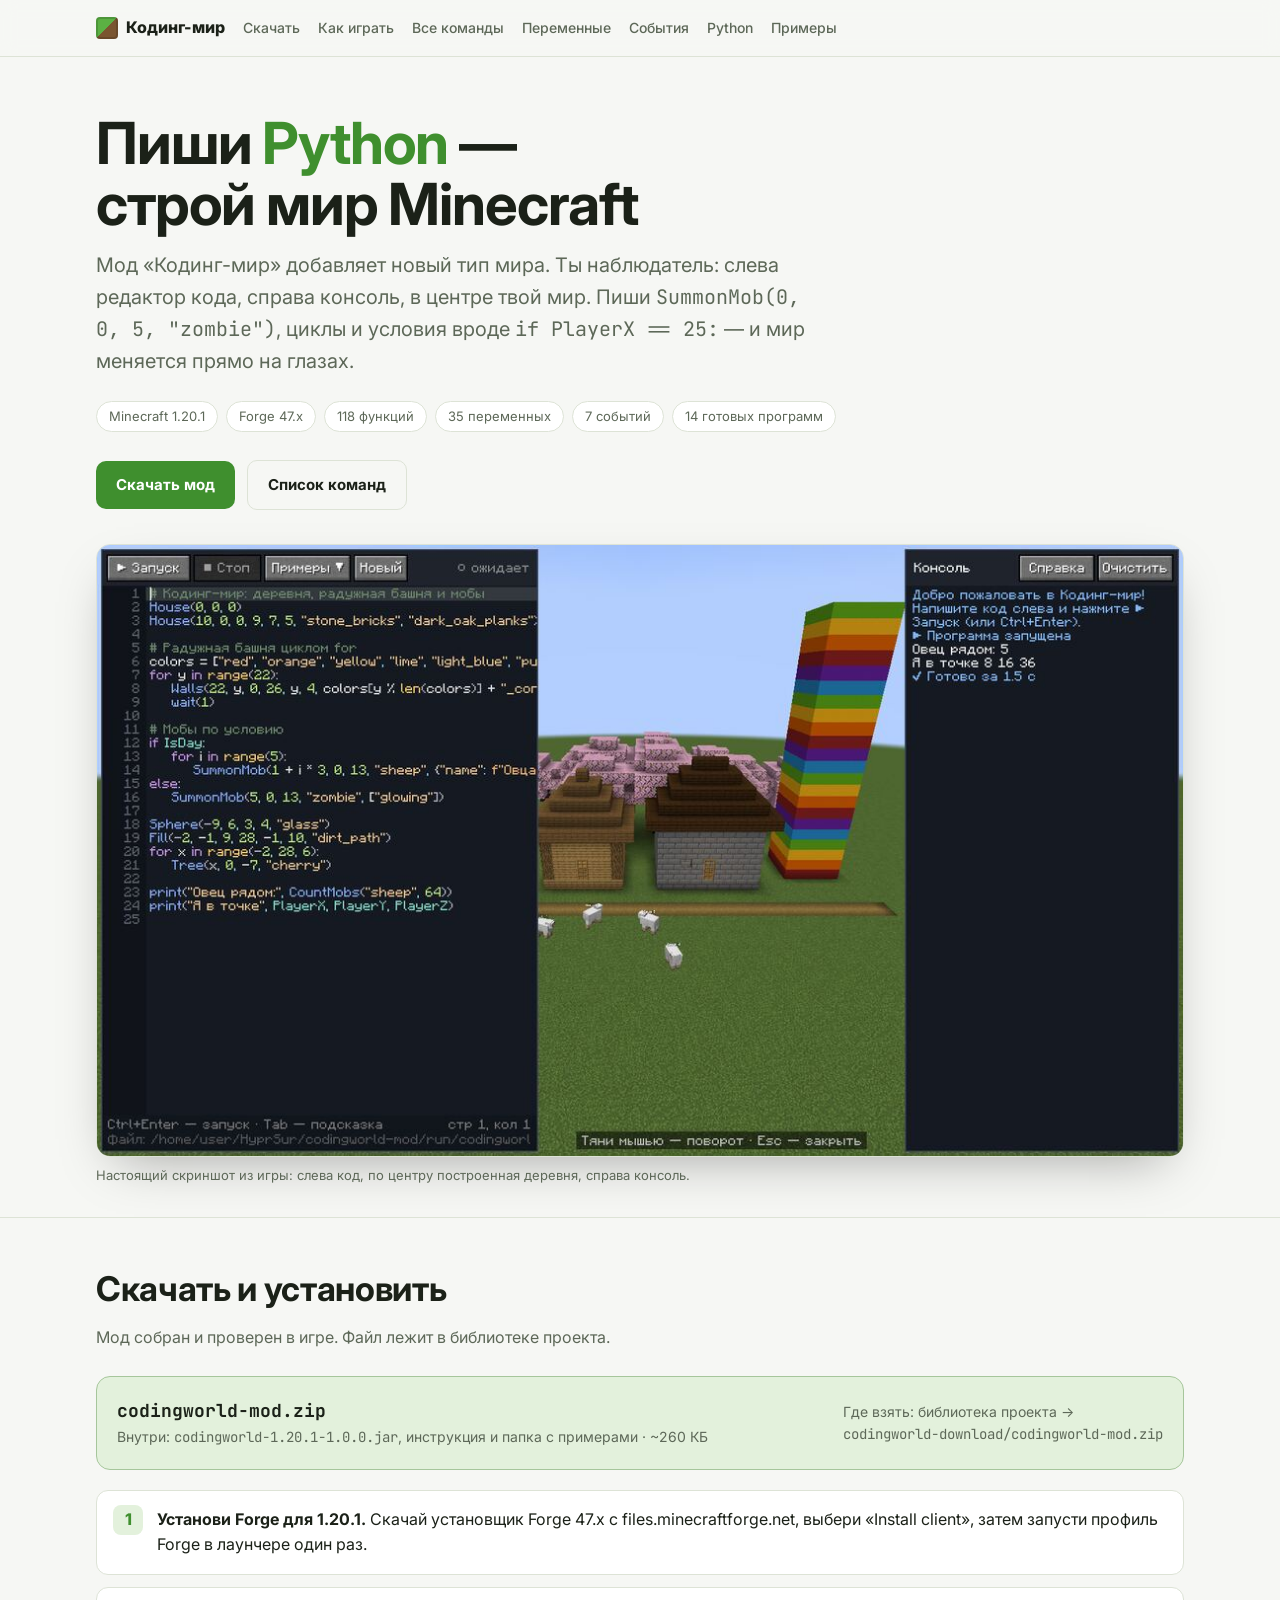
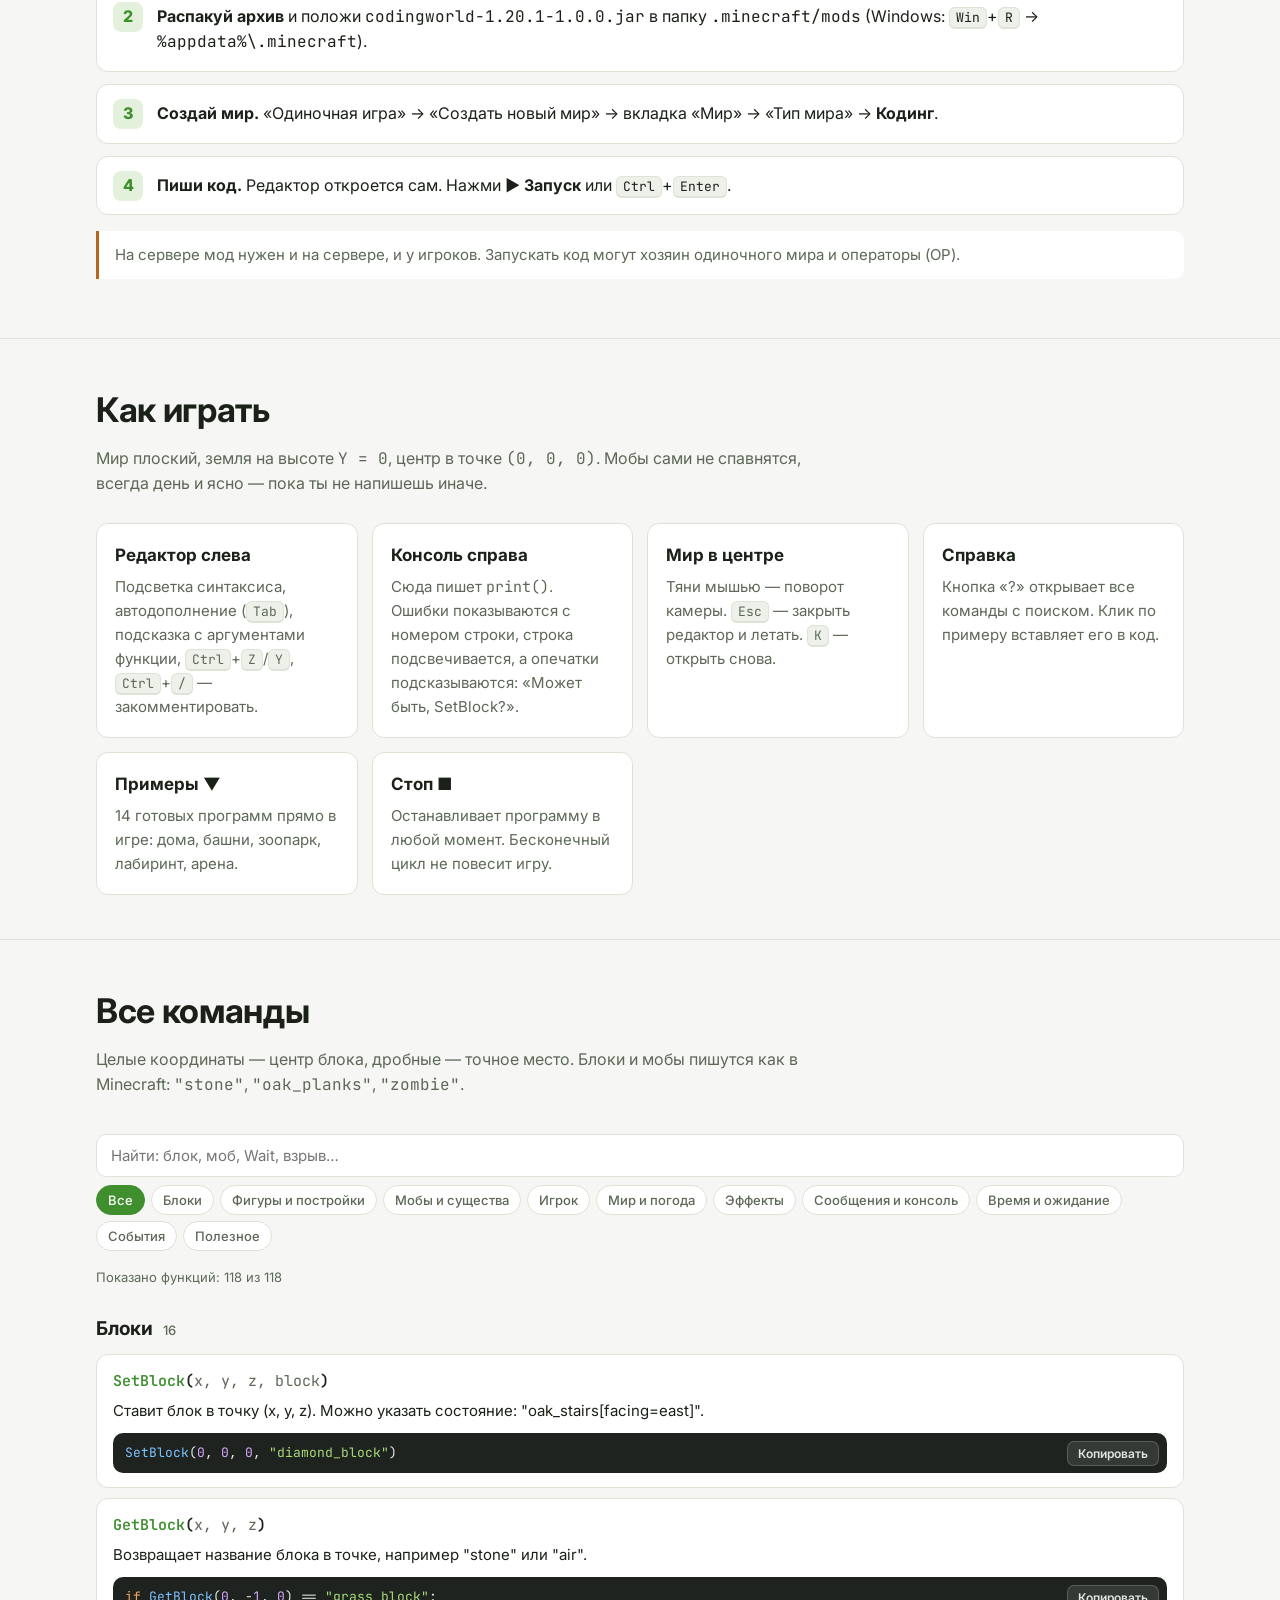
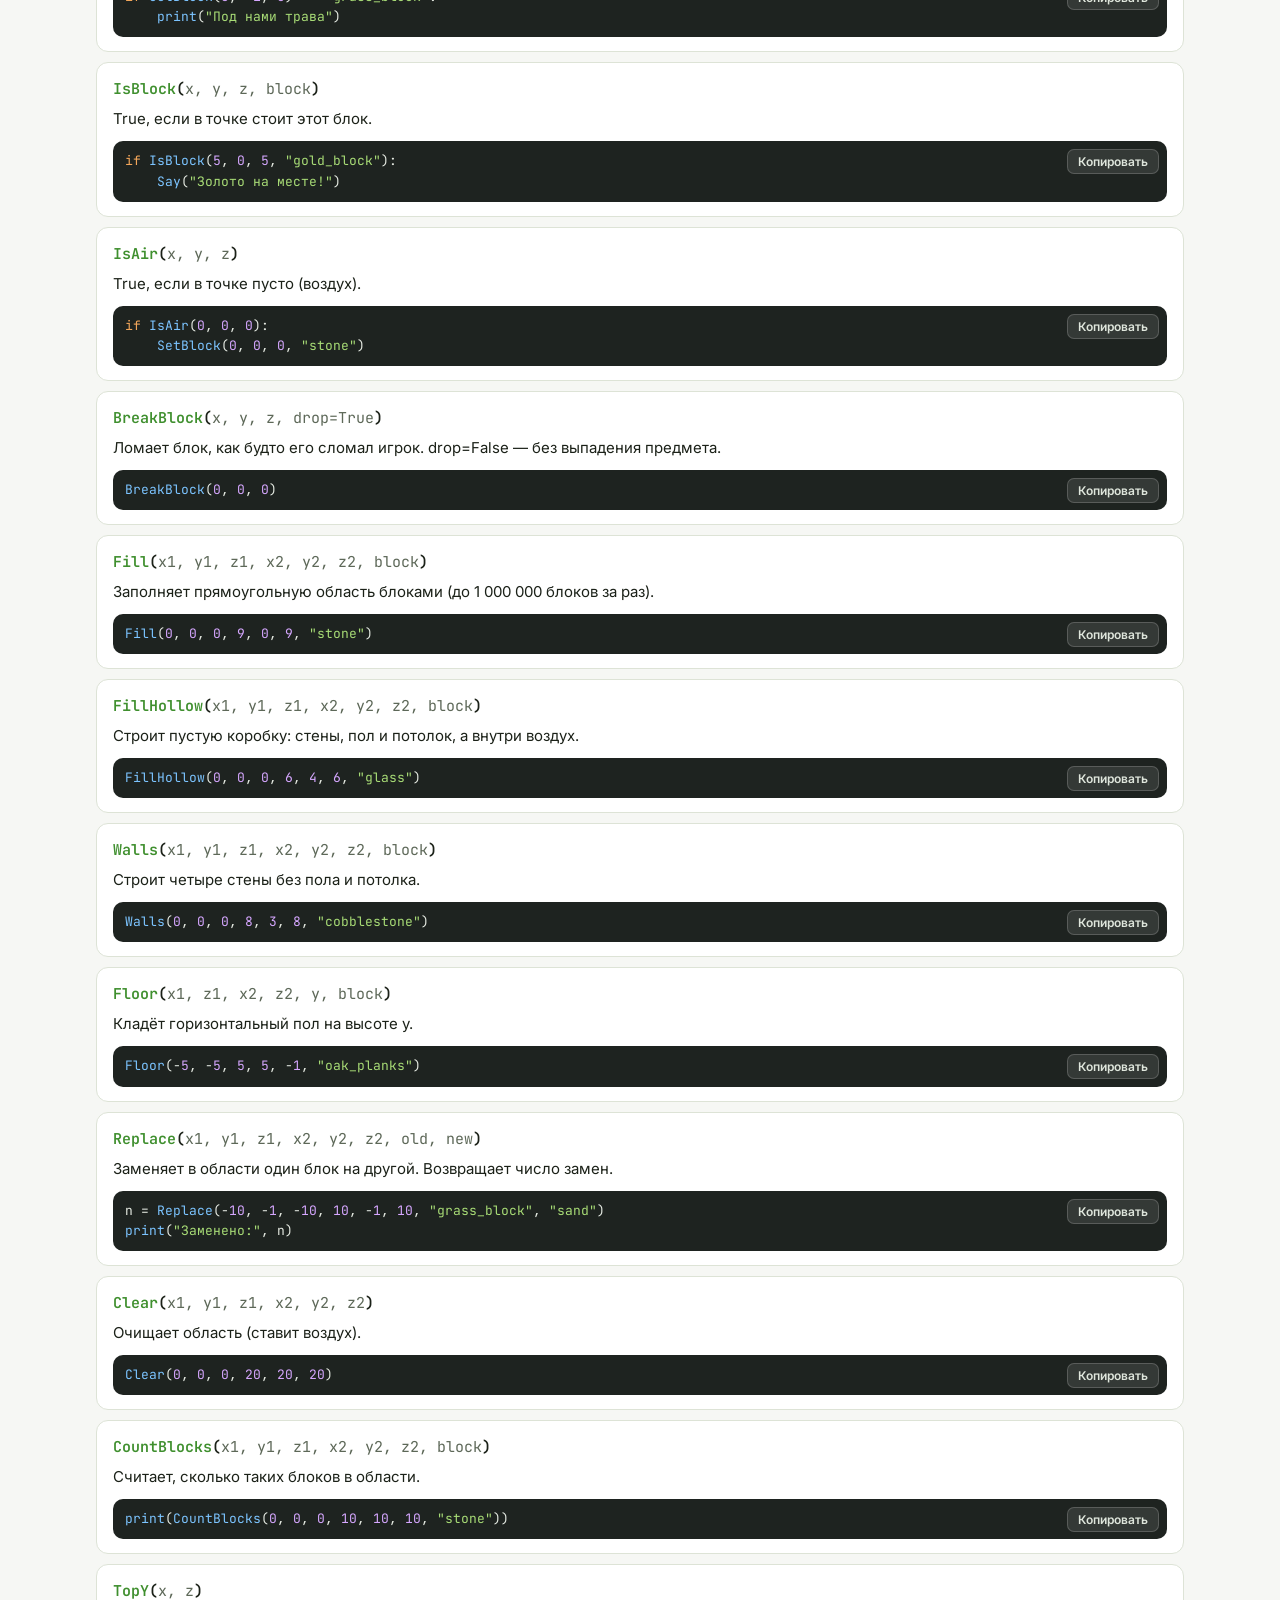
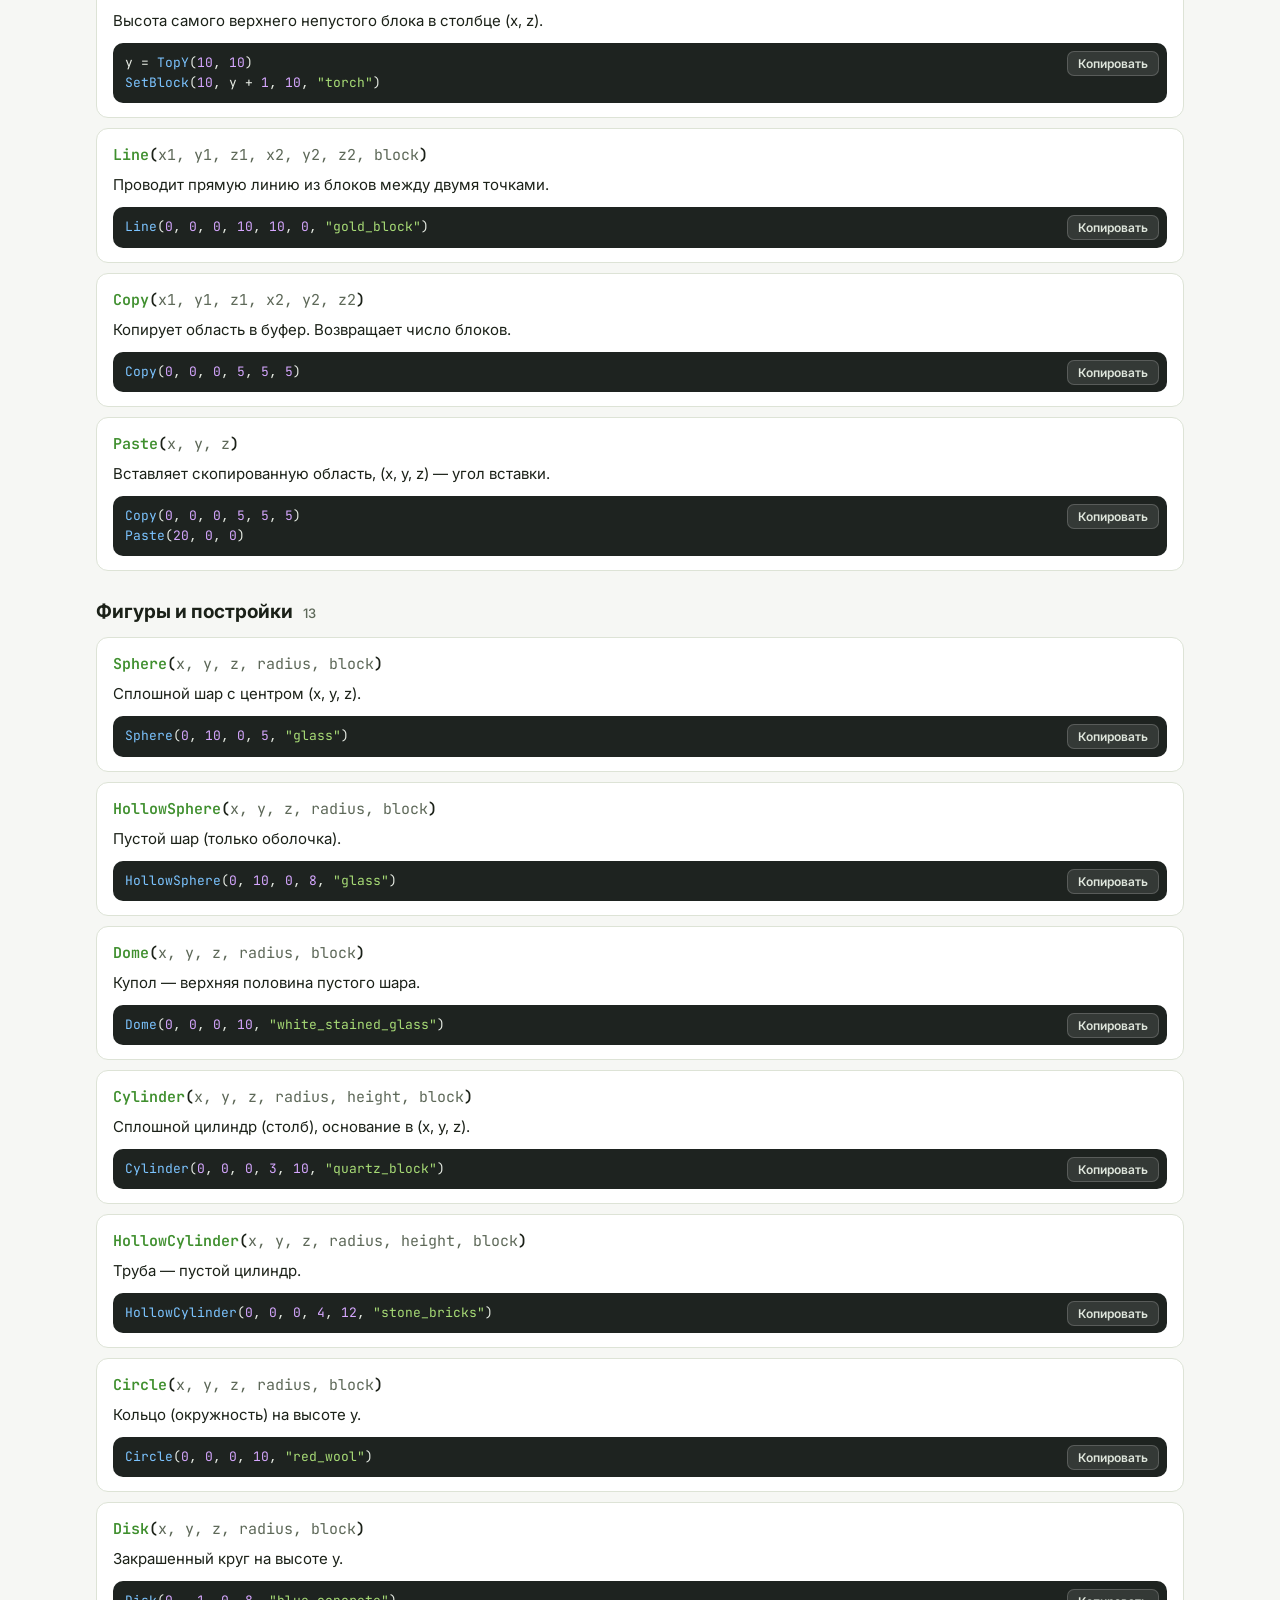
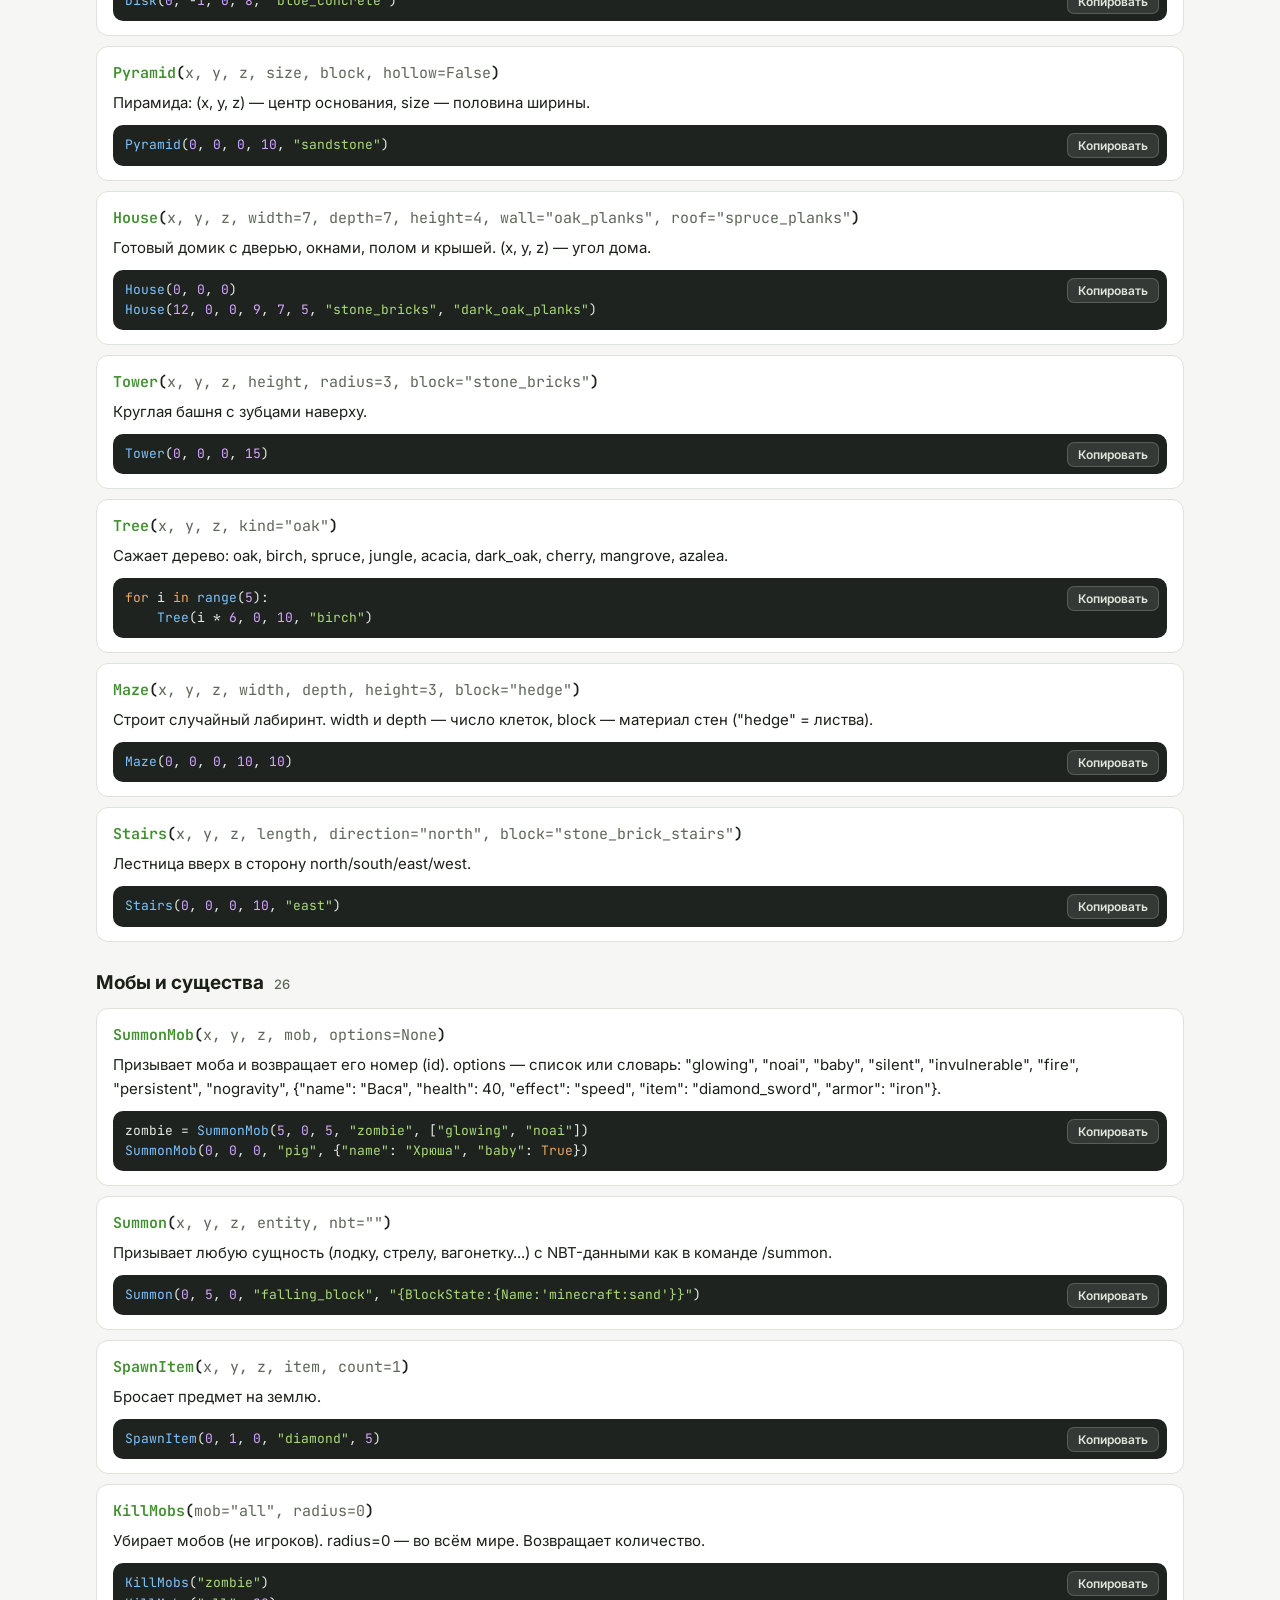
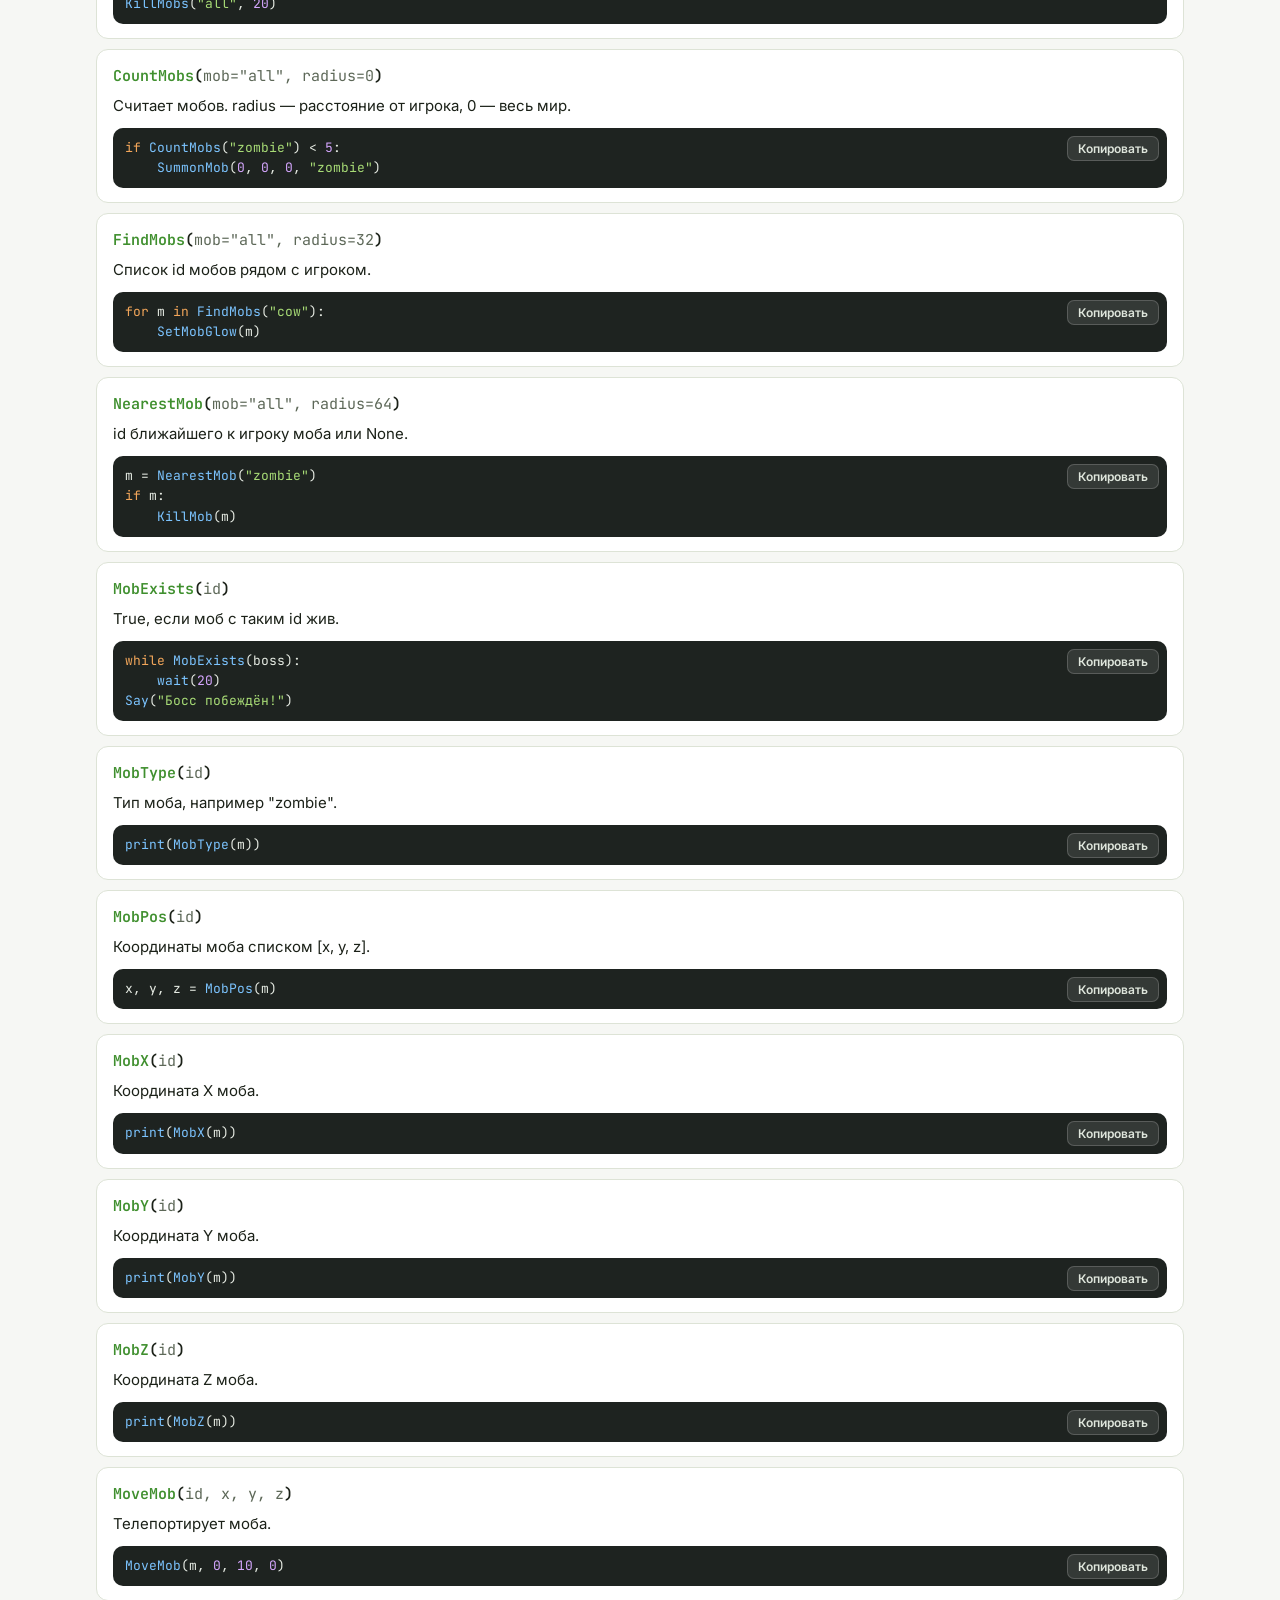
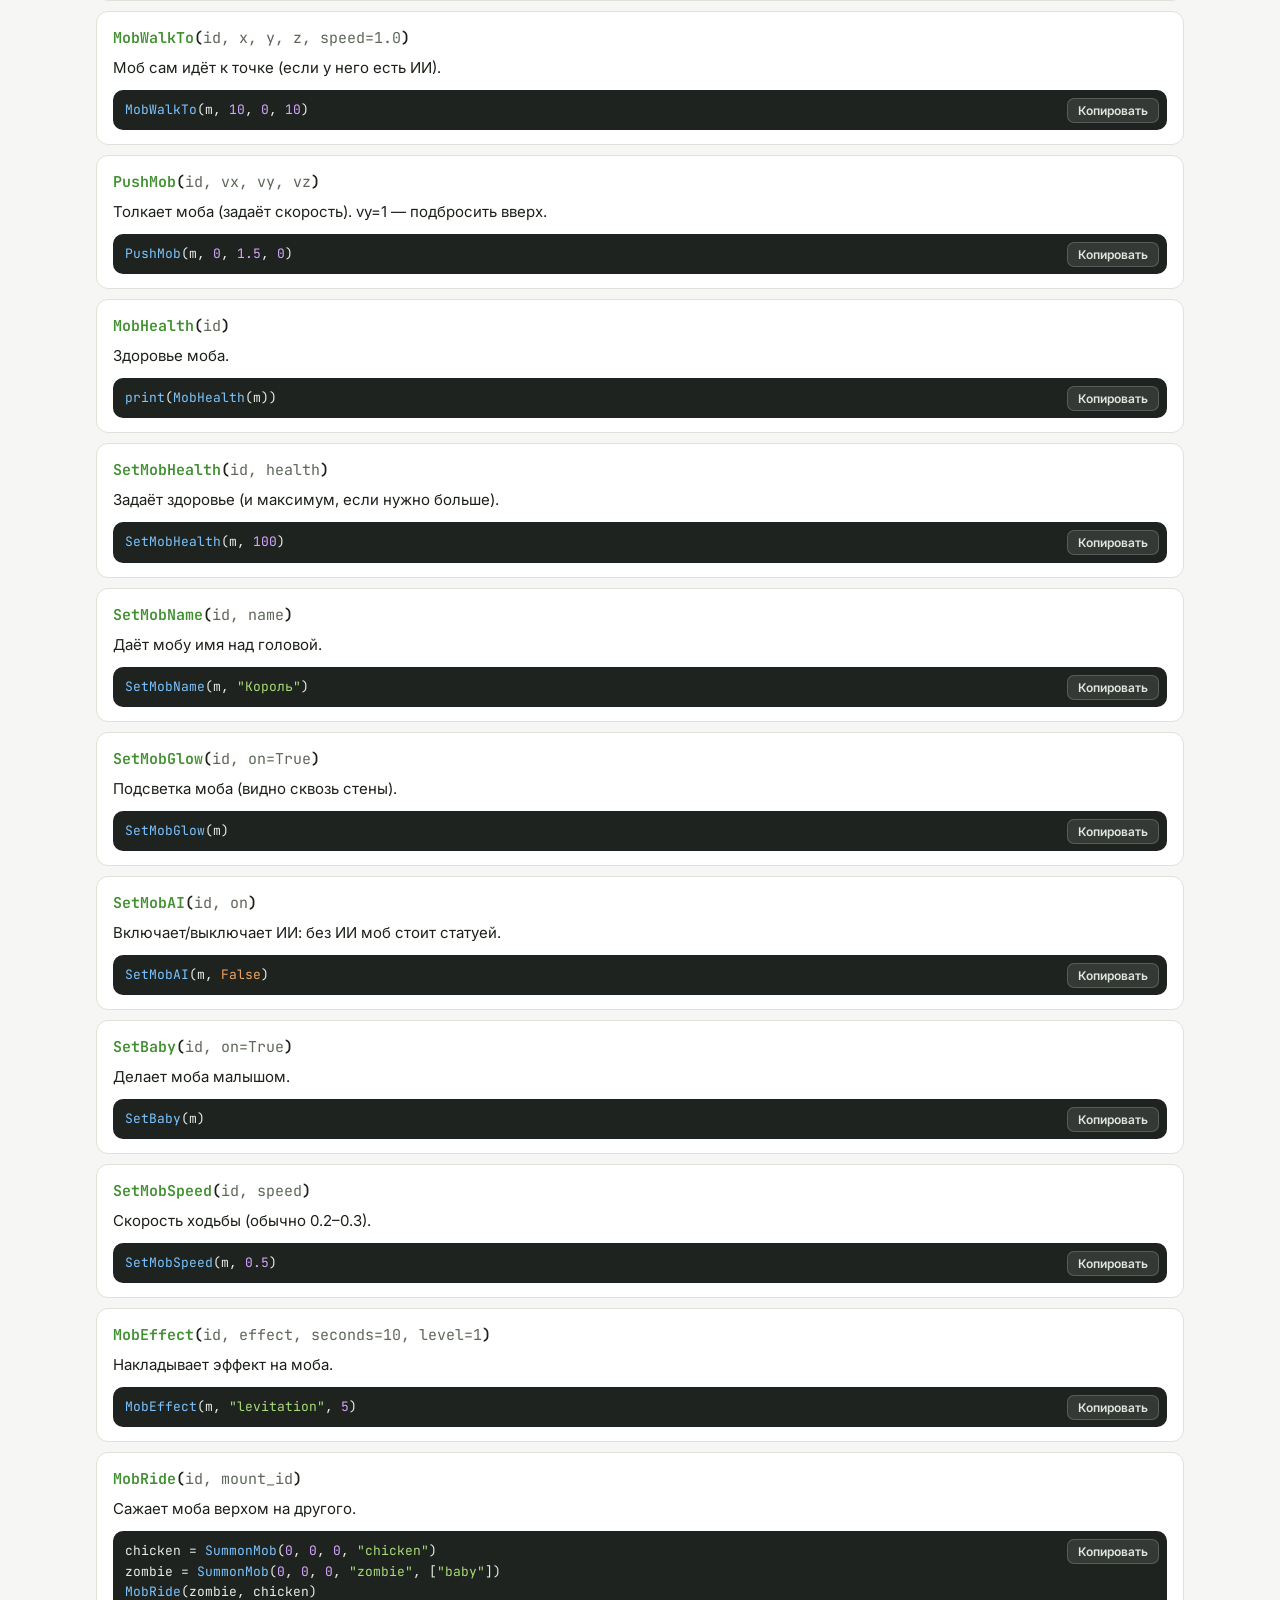
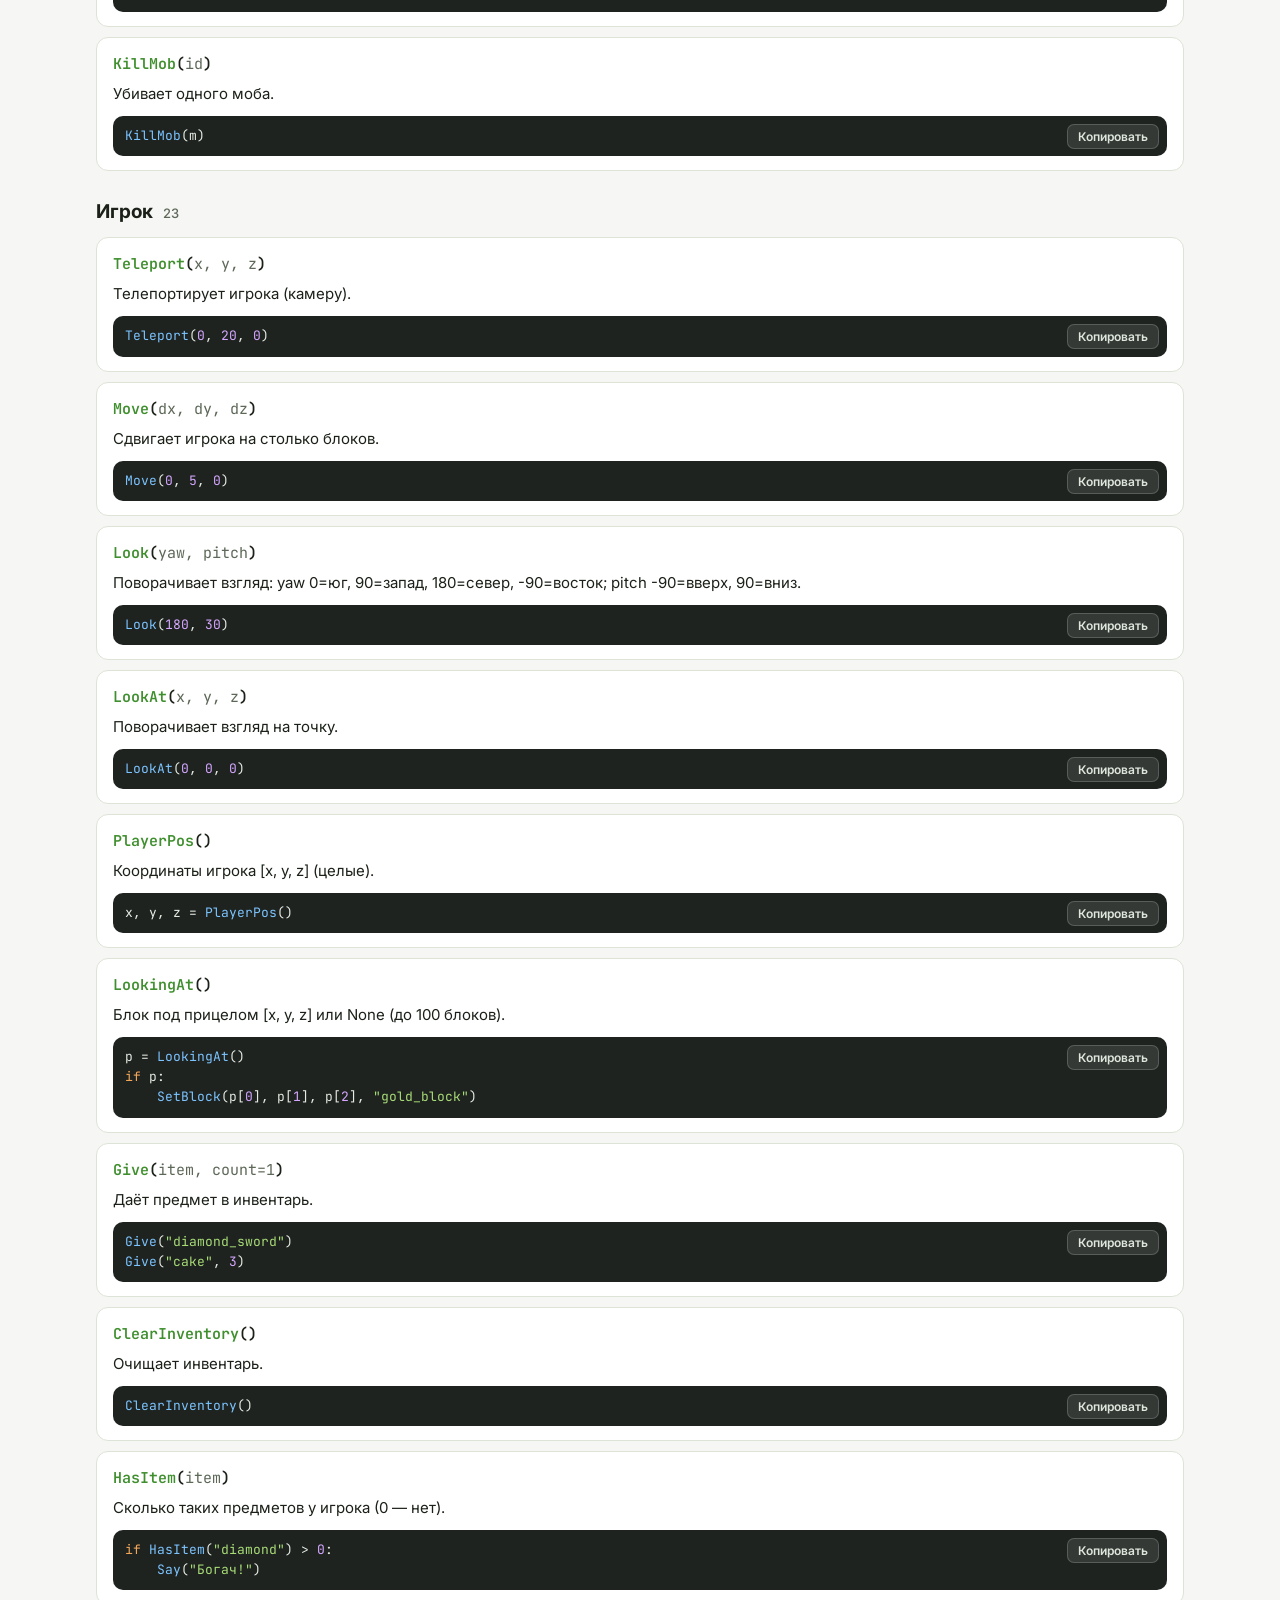
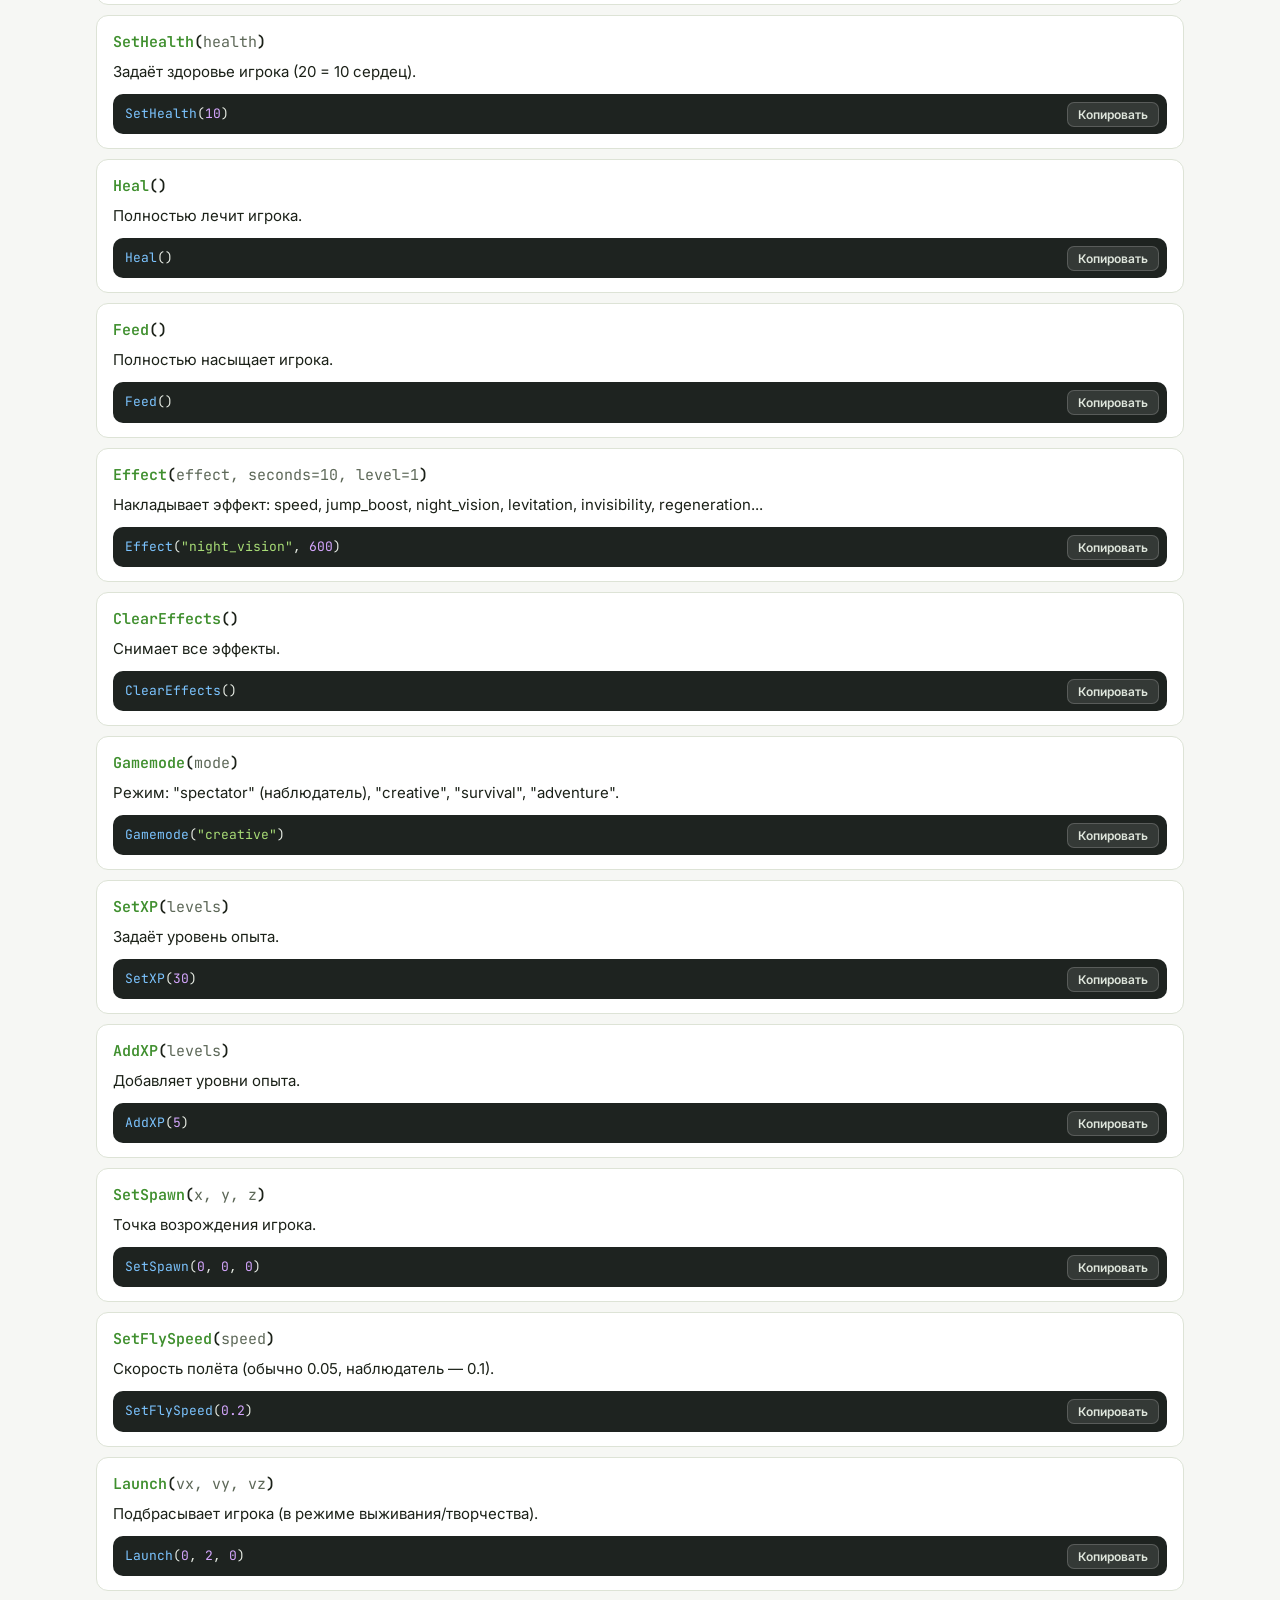
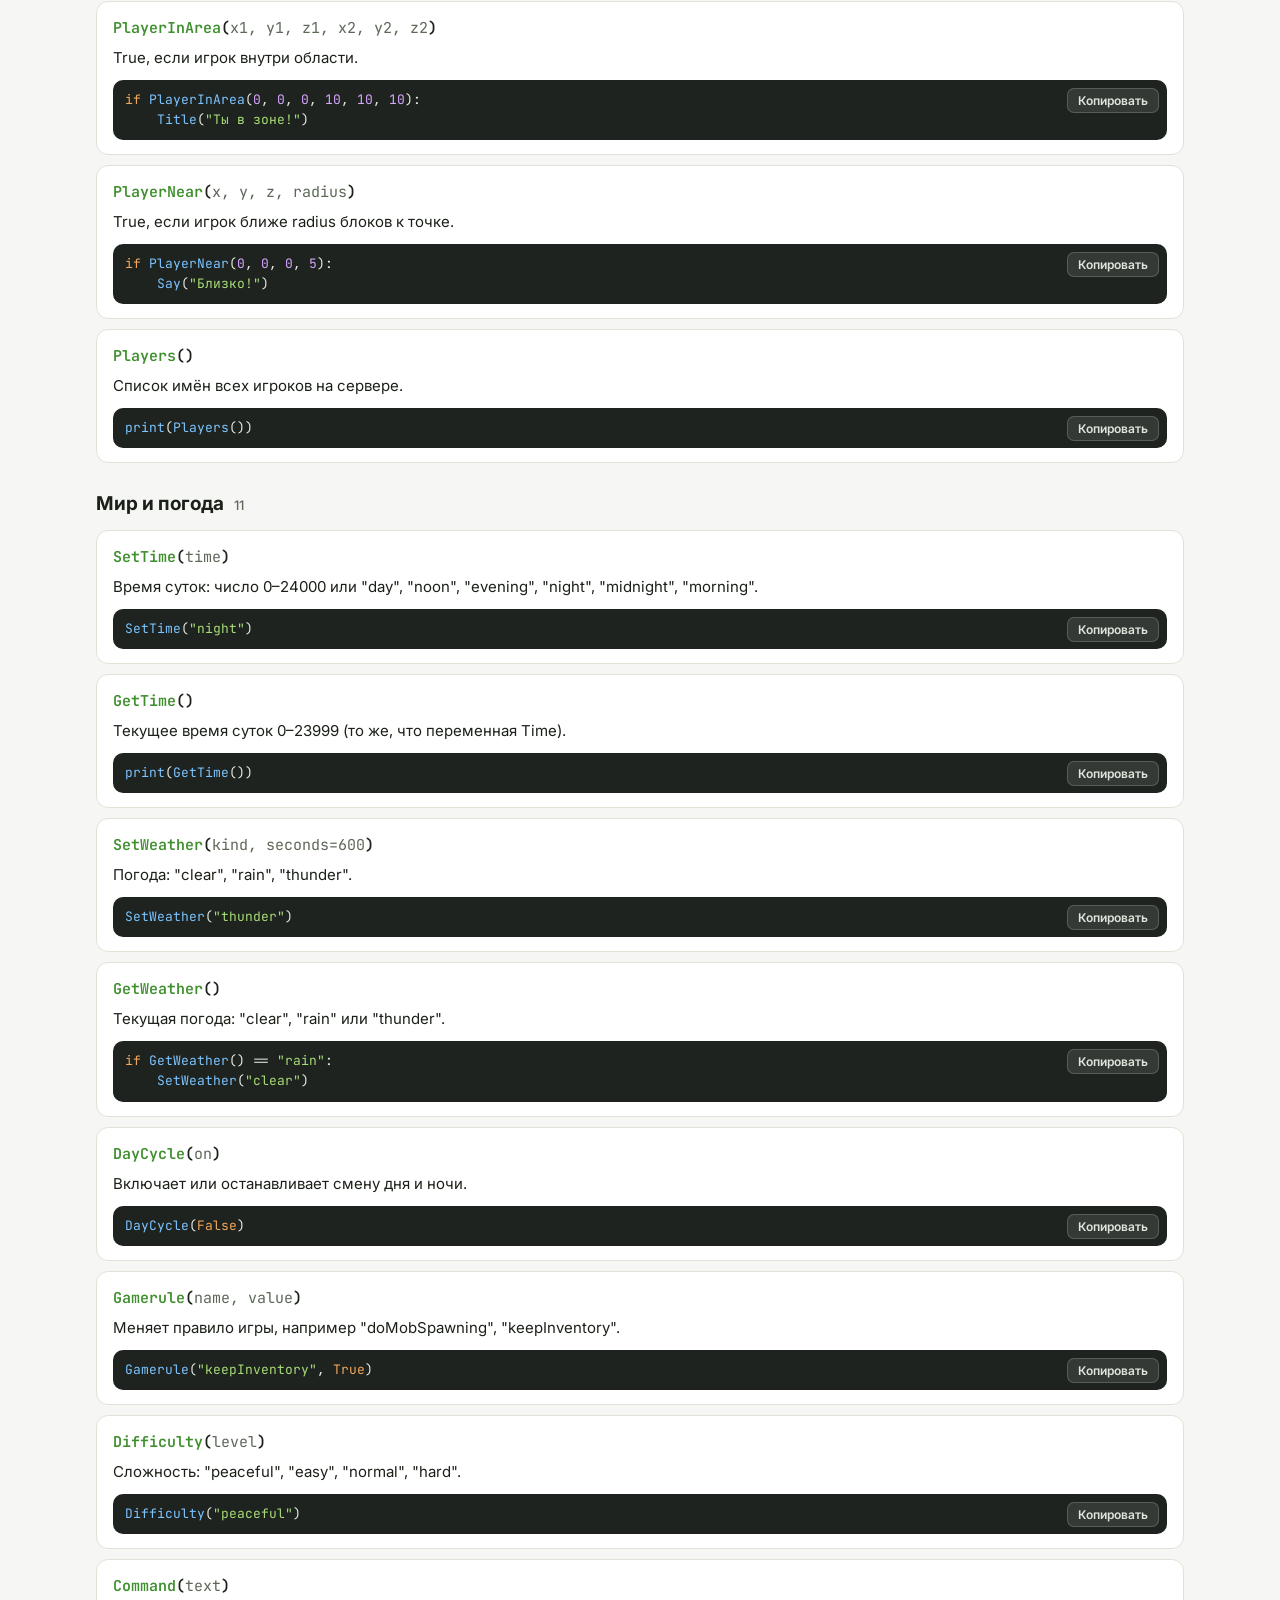
==== codingworld-mod/site/index.html @ 6005245a "Add Coding World mod website (install guide, full command list, examples) Co-Authored-By: Claude Opu" ====
<!doctype html>
<html lang="ru">
<head>
<meta charset="utf-8">
<meta name="viewport" content="width=device-width, initial-scale=1, viewport-fit=cover">
<meta name="claude:viewport-fit-sides" content="cover">
<title>Кодинг-мир</title>
<link rel="preconnect" href="https://fonts.googleapis.com">
<link rel="preconnect" href="https://fonts.gstatic.com" crossorigin>
<link href="https://fonts.googleapis.com/css2?family=Inter:wght@400;500;600;700;800&family=JetBrains+Mono:wght@400;600&display=swap" rel="stylesheet">
<style>
:root{
  --bg:#f6f7f4;--surface:#ffffff;--surface2:#eef1ea;--text:#1b2118;--muted:#5d6858;--line:#dde3d6;
  --accent:#3f8f2e;--accent-ink:#ffffff;--accent-soft:#e3f1dc;
  --code-bg:#1e2320;--code-text:#e6ebe3;--kw:#f2a65a;--fn:#7cc4ff;--str:#a8dc76;--num:#d6a7ff;--com:#7d8a7a;
  --warn:#b8641a;
}
@media (prefers-color-scheme: dark){
  :root:not([data-theme="light"]){
    --bg:#121512;--surface:#1a1e1a;--surface2:#222823;--text:#e7ece4;--muted:#9aa694;--line:#2e352e;
    --accent:#6cc456;--accent-ink:#0d150b;--accent-soft:#1f3219;
    --code-bg:#0c0f0d;--code-text:#e6ebe3;--warn:#e89a52;
  }
}
:root[data-theme="dark"]{
  --bg:#121512;--surface:#1a1e1a;--surface2:#222823;--text:#e7ece4;--muted:#9aa694;--line:#2e352e;
  --accent:#6cc456;--accent-ink:#0d150b;--accent-soft:#1f3219;
  --code-bg:#0c0f0d;--code-text:#e6ebe3;--warn:#e89a52;
}
*{box-sizing:border-box}
html{scroll-behavior:smooth}
body{margin:0;background:var(--bg);color:var(--text);font:16px/1.6 Inter,system-ui,sans-serif;
  padding-left:env(safe-area-inset-left);padding-right:env(safe-area-inset-right)}
.wrap{max-width:1120px;margin:0 auto;padding:0 max(16px,env(safe-area-inset-left)) 0 max(16px,env(safe-area-inset-right))}
a{color:var(--accent)}
code,pre,.mono{font-family:"JetBrains Mono",ui-monospace,monospace}
nav.top{position:sticky;top:0;z-index:10;background:color-mix(in srgb,var(--bg) 88%,transparent);backdrop-filter:blur(8px);border-bottom:1px solid var(--line)}
nav.top .wrap{display:flex;gap:18px;align-items:center;height:56px;overflow-x:auto;white-space:nowrap;scrollbar-width:none}
nav.top .brand{font-weight:800;display:flex;align-items:center;gap:8px;color:var(--text);text-decoration:none}
.cube{width:22px;height:22px;border-radius:4px;background:linear-gradient(135deg,#5bb043 0 50%,#7a5530 50%);box-shadow:inset 0 0 0 2px rgba(0,0,0,.15)}
nav.top a.l{color:var(--muted);text-decoration:none;font-size:14px;font-weight:500}
nav.top a.l:hover{color:var(--text)}
header.hero{padding:56px 0 32px}
.hero h1{font-size:clamp(34px,6vw,58px);line-height:1.05;margin:0 0 14px;letter-spacing:-.02em}
.hero h1 em{font-style:normal;color:var(--accent)}
.hero p.lead{font-size:clamp(17px,2.2vw,20px);color:var(--muted);max-width:720px;margin:0 0 24px}
.chips{display:flex;flex-wrap:wrap;gap:8px;margin-bottom:28px}
.chip{background:var(--surface);border:1px solid var(--line);border-radius:999px;padding:4px 12px;font-size:13px;color:var(--muted)}
.btn{display:inline-flex;align-items:center;gap:8px;background:var(--accent);color:var(--accent-ink);border:0;border-radius:10px;padding:12px 20px;font-weight:700;text-decoration:none;font-size:15px;cursor:pointer}
.btn.ghost{background:transparent;color:var(--text);border:1px solid var(--line)}
.shot{margin-top:34px;border-radius:14px;overflow:hidden;border:1px solid var(--line);box-shadow:0 20px 50px -20px rgba(0,0,0,.35)}
.shot img{display:block;width:100%;height:auto}
.caption{font-size:13px;color:var(--muted);margin-top:8px}
section{padding:44px 0;border-top:1px solid var(--line)}
section h2{font-size:clamp(26px,4vw,34px);margin:0 0 8px;letter-spacing:-.01em}
section .sub{color:var(--muted);margin:0 0 26px;max-width:760px}
.grid3{display:grid;grid-template-columns:repeat(auto-fit,minmax(240px,1fr));gap:14px}
.card{background:var(--surface);border:1px solid var(--line);border-radius:12px;padding:18px}
.card h3{margin:0 0 6px;font-size:17px}
.card p{margin:0;color:var(--muted);font-size:15px}
ol.steps{counter-reset:s;list-style:none;padding:0;margin:0;display:grid;gap:12px}
ol.steps li{counter-increment:s;background:var(--surface);border:1px solid var(--line);border-radius:12px;padding:16px 16px 16px 60px;position:relative}
ol.steps li::before{content:counter(s);position:absolute;left:16px;top:14px;width:30px;height:30px;border-radius:8px;background:var(--accent-soft);color:var(--accent);font-weight:800;display:grid;place-items:center}
.dl{background:var(--accent-soft);border:1px solid color-mix(in srgb,var(--accent) 35%,var(--line));border-radius:14px;padding:20px;margin-bottom:20px;display:flex;flex-wrap:wrap;gap:16px;align-items:center;justify-content:space-between}
.dl .fname{font-weight:700;font-size:18px}
.dl .m{color:var(--muted);font-size:14px}
kbd{font-family:"JetBrains Mono",monospace;font-size:13px;background:var(--surface2);border:1px solid var(--line);border-bottom-width:2px;border-radius:6px;padding:1px 6px}
pre.code{background:var(--code-bg);color:var(--code-text);border-radius:10px;padding:14px 16px;margin:0;overflow-x:auto;font-size:13.5px;line-height:1.55;tab-size:4}
.k{color:var(--kw)}.f{color:var(--fn)}.s{color:var(--str)}.n{color:var(--num)}.c{color:var(--com);font-style:italic}
.codebox{position:relative}
.copy{position:absolute;top:8px;right:8px;background:rgba(255,255,255,.1);color:#dfe6dc;border:1px solid rgba(255,255,255,.18);border-radius:7px;font:600 12px Inter,sans-serif;padding:4px 10px;cursor:pointer}
.copy:hover{background:rgba(255,255,255,.2)}
/* API */
.tools{position:sticky;top:56px;z-index:5;background:var(--bg);padding:10px 0 12px;display:flex;flex-wrap:wrap;gap:8px;align-items:center}
.tools input{flex:1 1 260px;min-width:0;font:15px Inter,sans-serif;padding:11px 14px;border-radius:10px;border:1px solid var(--line);background:var(--surface);color:var(--text)}
.tools input:focus{outline:2px solid var(--accent);outline-offset:1px}
.cats{display:flex;gap:6px;flex-wrap:wrap}
.cat{font:500 13px Inter,sans-serif;padding:6px 11px;border-radius:999px;border:1px solid var(--line);background:var(--surface);color:var(--muted);cursor:pointer}
.cat.on{background:var(--accent);border-color:var(--accent);color:var(--accent-ink)}
.count{font-size:13px;color:var(--muted);margin:4px 0 14px}
.fgroup h3{font-size:19px;margin:26px 0 10px;display:flex;gap:10px;align-items:baseline}
.fgroup h3 span{font-size:13px;color:var(--muted);font-weight:500}
.fn{background:var(--surface);border:1px solid var(--line);border-radius:12px;padding:14px 16px;margin-bottom:10px}
.fn .sig{font-family:"JetBrains Mono",monospace;font-size:15px;font-weight:600;word-break:break-word}
.fn .sig .f{color:var(--accent)}
@media (max-width:640px){.cats{flex-wrap:nowrap;overflow-x:auto;scrollbar-width:none;width:100%}.cat{flex:none}.codebox pre.code{padding-top:40px}}
.fn .sig .p{color:var(--muted);font-weight:400}
.fn .d{margin:6px 0 10px;color:var(--text);font-size:15px}
.fn pre.code{font-size:13px;padding:10px 12px}
.tbl{width:100%;border-collapse:collapse;background:var(--surface);border:1px solid var(--line);border-radius:12px;overflow:hidden}
.tbl td,.tbl th{padding:10px 14px;border-bottom:1px solid var(--line);text-align:left;vertical-align:top;font-size:15px}
.tbl th{background:var(--surface2);font-size:13px;color:var(--muted);text-transform:uppercase;letter-spacing:.04em}
.tbl tr:last-child td{border-bottom:0}
.tbl td:first-child{font-family:"JetBrains Mono",monospace;font-weight:600;white-space:nowrap}
.tblwrap{overflow-x:auto}
.two{display:grid;grid-template-columns:1fr 1fr;gap:16px}
@media (max-width:760px){.two{grid-template-columns:1fr}}
.pyf{display:flex;flex-wrap:wrap;gap:6px}
.pyf code{background:var(--surface);border:1px solid var(--line);border-radius:6px;padding:2px 8px;font-size:13px}
details.ex{background:var(--surface);border:1px solid var(--line);border-radius:12px;margin-bottom:10px}
details.ex summary{cursor:pointer;padding:14px 16px;font-weight:600;list-style:none;display:flex;justify-content:space-between;gap:10px}
details.ex summary::-webkit-details-marker{display:none}
details.ex summary::after{content:"+";color:var(--muted);font-weight:400;font-size:20px;line-height:1}
details.ex[open] summary::after{content:"–"}
details.ex summary small{color:var(--muted);font-weight:400;font-family:"JetBrains Mono",monospace}
details.ex .codebox{padding:0 12px 12px}
.note{border-left:3px solid var(--warn);background:var(--surface);padding:12px 16px;border-radius:0 10px 10px 0;color:var(--muted);font-size:15px}
footer{padding:30px 0 50px;color:var(--muted);font-size:14px;border-top:1px solid var(--line)}
.hidden{display:none!important}
mark{background:color-mix(in srgb,var(--accent) 30%,transparent);color:inherit;border-radius:3px}
</style>
</head>
<body>
<nav class="top"><div class="wrap">
  <a class="brand" href="#top"><span class="cube"></span>Кодинг-мир</a>
  <a class="l" href="#download">Скачать</a>
  <a class="l" href="#start">Как играть</a>
  <a class="l" href="#api">Все команды</a>
  <a class="l" href="#vars">Переменные</a>
  <a class="l" href="#events">События</a>
  <a class="l" href="#python">Python</a>
  <a class="l" href="#examples">Примеры</a>
</div></nav>

<header class="hero" id="top"><div class="wrap">
  <h1>Пиши <em>Python</em> —<br>строй мир Minecraft</h1>
  <p class="lead">Мод «Кодинг-мир» добавляет новый тип мира. Ты наблюдатель: слева редактор кода, справа консоль, в центре твой мир. Пиши <code>SummonMob(0, 0, 5, "zombie")</code>, циклы и условия вроде <code>if PlayerX == 25:</code> — и мир меняется прямо на глазах.</p>
  <div class="chips">
    <span class="chip">Minecraft 1.20.1</span><span class="chip">Forge 47.x</span>
    <span class="chip">118 функций</span><span class="chip">35 переменных</span><span class="chip">7 событий</span><span class="chip">14 готовых программ</span>
  </div>
  <a class="btn" href="#download">Скачать мод</a>
  <a class="btn ghost" href="#api" style="margin-left:8px">Список команд</a>
  <div class="shot"><img src="[data-uri]" alt="Редактор кода, мир и консоль в игре"></div>
  <div class="caption">Настоящий скриншот из игры: слева код, по центру построенная деревня, справа консоль.</div>
</div></header>

<section id="download"><div class="wrap">
  <h2>Скачать и установить</h2>
  <p class="sub">Мод собран и проверен в игре. Файл лежит в библиотеке проекта.</p>
  <div class="dl">
    <div><div class="fname mono">codingworld-mod.zip</div>
    <div class="m">Внутри: <span class="mono">codingworld-1.20.1-1.0.0.jar</span>, инструкция и папка с примерами · ~260 КБ</div></div>
    <div class="m">Где взять: библиотека проекта →<br><span class="mono">codingworld-download/codingworld-mod.zip</span></div>
  </div>
  <ol class="steps">
    <li><b>Установи Forge для 1.20.1.</b> Скачай установщик Forge 47.x с files.minecraftforge.net, выбери «Install client», затем запусти профиль Forge в лаунчере один раз.</li>
    <li><b>Распакуй архив</b> и положи <span class="mono">codingworld-1.20.1-1.0.0.jar</span> в папку <span class="mono">.minecraft/mods</span> (Windows: <kbd>Win</kbd>+<kbd>R</kbd> → <span class="mono">%appdata%\.minecraft</span>).</li>
    <li><b>Создай мир.</b> «Одиночная игра» → «Создать новый мир» → вкладка «Мир» → «Тип мира» → <b>Кодинг</b>.</li>
    <li><b>Пиши код.</b> Редактор откроется сам. Нажми <b>▶ Запуск</b> или <kbd>Ctrl</kbd>+<kbd>Enter</kbd>.</li>
  </ol>
  <p class="note" style="margin-top:16px">На сервере мод нужен и на сервере, и у игроков. Запускать код могут хозяин одиночного мира и операторы (OP).</p>
</div></section>

<section id="start"><div class="wrap">
  <h2>Как играть</h2>
  <p class="sub">Мир плоский, земля на высоте <span class="mono">Y = 0</span>, центр в точке <span class="mono">(0, 0, 0)</span>. Мобы сами не спавнятся, всегда день и ясно — пока ты не напишешь иначе.</p>
  <div class="grid3">
    <div class="card"><h3>Редактор слева</h3><p>Подсветка синтаксиса, автодополнение (<kbd>Tab</kbd>), подсказка с аргументами функции, <kbd>Ctrl</kbd>+<kbd>Z</kbd>/<kbd>Y</kbd>, <kbd>Ctrl</kbd>+<kbd>/</kbd> — закомментировать.</p></div>
    <div class="card"><h3>Консоль справа</h3><p>Сюда пишет <code>print()</code>. Ошибки показываются с номером строки, строка подсвечивается, а опечатки подсказываются: «Может быть, SetBlock?».</p></div>
    <div class="card"><h3>Мир в центре</h3><p>Тяни мышью — поворот камеры. <kbd>Esc</kbd> — закрыть редактор и летать. <kbd>K</kbd> — открыть снова.</p></div>
    <div class="card"><h3>Справка</h3><p>Кнопка «?» открывает все команды с поиском. Клик по примеру вставляет его в код.</p></div>
    <div class="card"><h3>Примеры ▼</h3><p>14 готовых программ прямо в игре: дома, башни, зоопарк, лабиринт, арена.</p></div>
    <div class="card"><h3>Стоп ■</h3><p>Останавливает программу в любой момент. Бесконечный цикл не повесит игру.</p></div>
  </div>
</div></section>

<section id="api"><div class="wrap">
  <h2>Все команды</h2>
  <p class="sub">Целые координаты — центр блока, дробные — точное место. Блоки и мобы пишутся как в Minecraft: <code>"stone"</code>, <code>"oak_planks"</code>, <code>"zombie"</code>.</p>
  <div class="tools">
    <input id="q" type="search" placeholder="Найти: блок, моб, Wait, взрыв…" autocomplete="off">
    <div class="cats" id="cats"></div>
  </div>
  <div class="count" id="count"></div>
  <div id="fnlist"></div>
</div></section>

<section id="vars"><div class="wrap">
  <h2>Переменные мира</h2>
  <p class="sub">Их можно читать в любом месте, и они всегда свежие. Например: <code>if PlayerX == 25:</code> или <code>while not IsNight:</code>.</p>
  <div class="tblwrap"><table class="tbl" id="vartbl"><thead><tr><th>Имя</th><th>Что это</th></tr></thead><tbody></tbody></table></div>
</div></section>

<section id="events"><div class="wrap">
  <h2>События</h2>
  <p class="sub">Объяви функцию с таким именем — и она будет вызываться сама. Программа продолжает работать, пока есть обработчики (останови кнопкой ■).</p>
  <div class="tblwrap"><table class="tbl" id="evtbl"><thead><tr><th>Функция</th><th>Когда вызывается</th></tr></thead><tbody></tbody></table></div>
  <div class="codebox" style="margin-top:16px"><pre class="code py">def on_chat(message):
    if message == "дом":
        House(PlayerX + 3, PlayerY, PlayerZ, 7, 5, 4)
    elif message.startswith("моб "):
        SummonMob(PlayerX, PlayerY, PlayerZ + 3, message[4:])

def on_key(key):
    if key == "g":
        Explosion(PlayerX, PlayerY, PlayerZ - 6, 2)

Every(100, lambda: print("Прошло 5 секунд"))</pre></div>
</div></section>

<section id="python"><div class="wrap">
  <h2>Что умеет Python в моде</h2>
  <p class="sub">Встроенный безопасный интерпретатор: нет доступа к файлам и сети, а всё остальное — как в обычном Python.</p>
  <div class="two">
    <div class="card"><h3>Условия и логика</h3><div class="pyf"><code>if / elif / else</code><code>== != &lt; &gt; &lt;= &gt;=</code><code>and or not</code><code>in / not in</code><code>is None</code><code>a if c else b</code><code>0 &lt; x &lt; 10</code></div></div>
    <div class="card"><h3>Циклы</h3><div class="pyf"><code>for i in range()</code><code>while</code><code>break</code><code>continue</code><code>for … else</code><code>enumerate</code><code>zip</code></div></div>
    <div class="card"><h3>Функции</h3><div class="pyf"><code>def</code><code>return</code><code>lambda</code><code>аргументы по умолчанию</code><code>*args</code><code>**kwargs</code><code>global</code><code>nonlocal</code><code>рекурсия</code></div></div>
    <div class="card"><h3>Данные</h3><div class="pyf"><code>list</code><code>dict</code><code>tuple</code><code>set</code><code>срезы [a:b:c]</code><code>генераторы списков</code><code>f"строки {x}"</code><code>% формат</code></div></div>
    <div class="card"><h3>Ошибки</h3><div class="pyf"><code>try / except / finally</code><code>raise</code><code>assert</code><code>ValueError</code><code>ZeroDivisionError</code><code>номер строки в консоли</code></div></div>
    <div class="card"><h3>Модули и встроенные</h3><div class="pyf"><code>import math</code><code>import random</code><code>import time</code><code>len</code><code>min max sum abs round</code><code>sorted reversed</code><code>int float str</code><code>map filter any all</code></div></div>
  </div>
</div></section>

<section id="examples"><div class="wrap">
  <h2>Примеры программ</h2>
  <p class="sub">Все они есть в игре в меню «Примеры ▼» и в папке <span class="mono">examples</span> архива. Нажми «Копировать» и вставь в редактор (<kbd>Ctrl</kbd>+<kbd>V</kbd>).</p>
  <div id="exlist"></div>
</div></section>

<footer><div class="wrap">Кодинг-мир 1.0.0 · Minecraft 1.20.1 · Forge 47.x. Неофициальный фанатский мод, не связан с Mojang и Microsoft.</div></footer>

<script>
const API = {"functions": [{"c": "Блоки", "n": "SetBlock", "p": "x, y, z, block", "d": "Ставит блок в точку (x, y, z). Можно указать состояние: \"oak_stairs[facing=east]\".", "e": "SetBlock(0, 0, 0, \"diamond_block\")"}, {"c": "Блоки", "n": "GetBlock", "p": "x, y, z", "d": "Возвращает название блока в точке, например \"stone\" или \"air\".", "e": "if GetBlock(0, -1, 0) == \"grass_block\":\n    print(\"Под нами трава\")"}, {"c": "Блоки", "n": "IsBlock", "p": "x, y, z, block", "d": "True, если в точке стоит этот блок.", "e": "if IsBlock(5, 0, 5, \"gold_block\"):\n    Say(\"Золото на месте!\")"}, {"c": "Блоки", "n": "IsAir", "p": "x, y, z", "d": "True, если в точке пусто (воздух).", "e": "if IsAir(0, 0, 0):\n    SetBlock(0, 0, 0, \"stone\")"}, {"c": "Блоки", "n": "BreakBlock", "p": "x, y, z, drop=True", "d": "Ломает блок, как будто его сломал игрок. drop=False — без выпадения предмета.", "e": "BreakBlock(0, 0, 0)"}, {"c": "Блоки", "n": "Fill", "p": "x1, y1, z1, x2, y2, z2, block", "d": "Заполняет прямоугольную область блоками (до 1 000 000 блоков за раз).", "e": "Fill(0, 0, 0, 9, 0, 9, \"stone\")"}, {"c": "Блоки", "n": "FillHollow", "p": "x1, y1, z1, x2, y2, z2, block", "d": "Строит пустую коробку: стены, пол и потолок, а внутри воздух.", "e": "FillHollow(0, 0, 0, 6, 4, 6, \"glass\")"}, {"c": "Блоки", "n": "Walls", "p": "x1, y1, z1, x2, y2, z2, block", "d": "Строит четыре стены без пола и потолка.", "e": "Walls(0, 0, 0, 8, 3, 8, \"cobblestone\")"}, {"c": "Блоки", "n": "Floor", "p": "x1, z1, x2, z2, y, block", "d": "Кладёт горизонтальный пол на высоте y.", "e": "Floor(-5, -5, 5, 5, -1, \"oak_planks\")"}, {"c": "Блоки", "n": "Replace", "p": "x1, y1, z1, x2, y2, z2, old, new", "d": "Заменяет в области один блок на другой. Возвращает число замен.", "e": "n = Replace(-10, -1, -10, 10, -1, 10, \"grass_block\", \"sand\")\nprint(\"Заменено:\", n)"}, {"c": "Блоки", "n": "Clear", "p": "x1, y1, z1, x2, y2, z2", "d": "Очищает область (ставит воздух).", "e": "Clear(0, 0, 0, 20, 20, 20)"}, {"c": "Блоки", "n": "CountBlocks", "p": "x1, y1, z1, x2, y2, z2, block", "d": "Считает, сколько таких блоков в области.", "e": "print(CountBlocks(0, 0, 0, 10, 10, 10, \"stone\"))"}, {"c": "Блоки", "n": "TopY", "p": "x, z", "d": "Высота самого верхнего непустого блока в столбце (x, z).", "e": "y = TopY(10, 10)\nSetBlock(10, y + 1, 10, \"torch\")"}, {"c": "Блоки", "n": "Line", "p": "x1, y1, z1, x2, y2, z2, block", "d": "Проводит прямую линию из блоков между двумя точками.", "e": "Line(0, 0, 0, 10, 10, 0, \"gold_block\")"}, {"c": "Блоки", "n": "Copy", "p": "x1, y1, z1, x2, y2, z2", "d": "Копирует область в буфер. Возвращает число блоков.", "e": "Copy(0, 0, 0, 5, 5, 5)"}, {"c": "Блоки", "n": "Paste", "p": "x, y, z", "d": "Вставляет скопированную область, (x, y, z) — угол вставки.", "e": "Copy(0, 0, 0, 5, 5, 5)\nPaste(20, 0, 0)"}, {"c": "Фигуры и постройки", "n": "Sphere", "p": "x, y, z, radius, block", "d": "Сплошной шар с центром (x, y, z).", "e": "Sphere(0, 10, 0, 5, \"glass\")"}, {"c": "Фигуры и постройки", "n": "HollowSphere", "p": "x, y, z, radius, block", "d": "Пустой шар (только оболочка).", "e": "HollowSphere(0, 10, 0, 8, \"glass\")"}, {"c": "Фигуры и постройки", "n": "Dome", "p": "x, y, z, radius, block", "d": "Купол — верхняя половина пустого шара.", "e": "Dome(0, 0, 0, 10, \"white_stained_glass\")"}, {"c": "Фигуры и постройки", "n": "Cylinder", "p": "x, y, z, radius, height, block", "d": "Сплошной цилиндр (столб), основание в (x, y, z).", "e": "Cylinder(0, 0, 0, 3, 10, \"quartz_block\")"}, {"c": "Фигуры и постройки", "n": "HollowCylinder", "p": "x, y, z, radius, height, block", "d": "Труба — пустой цилиндр.", "e": "HollowCylinder(0, 0, 0, 4, 12, \"stone_bricks\")"}, {"c": "Фигуры и постройки", "n": "Circle", "p": "x, y, z, radius, block", "d": "Кольцо (окружность) на высоте y.", "e": "Circle(0, 0, 0, 10, \"red_wool\")"}, {"c": "Фигуры и постройки", "n": "Disk", "p": "x, y, z, radius, block", "d": "Закрашенный круг на высоте y.", "e": "Disk(0, -1, 0, 8, \"blue_concrete\")"}, {"c": "Фигуры и постройки", "n": "Pyramid", "p": "x, y, z, size, block, hollow=False", "d": "Пирамида: (x, y, z) — центр основания, size — половина ширины.", "e": "Pyramid(0, 0, 0, 10, \"sandstone\")"}, {"c": "Фигуры и постройки", "n": "House", "p": "x, y, z, width=7, depth=7, height=4, wall=\"oak_planks\", roof=\"spruce_planks\"", "d": "Готовый домик с дверью, окнами, полом и крышей. (x, y, z) — угол дома.", "e": "House(0, 0, 0)\nHouse(12, 0, 0, 9, 7, 5, \"stone_bricks\", \"dark_oak_planks\")"}, {"c": "Фигуры и постройки", "n": "Tower", "p": "x, y, z, height, radius=3, block=\"stone_bricks\"", "d": "Круглая башня с зубцами наверху.", "e": "Tower(0, 0, 0, 15)"}, {"c": "Фигуры и постройки", "n": "Tree", "p": "x, y, z, kind=\"oak\"", "d": "Сажает дерево: oak, birch, spruce, jungle, acacia, dark_oak, cherry, mangrove, azalea.", "e": "for i in range(5):\n    Tree(i * 6, 0, 10, \"birch\")"}, {"c": "Фигуры и постройки", "n": "Maze", "p": "x, y, z, width, depth, height=3, block=\"hedge\"", "d": "Строит случайный лабиринт. width и depth — число клеток, block — материал стен (\"hedge\" = листва).", "e": "Maze(0, 0, 0, 10, 10)"}, {"c": "Фигуры и постройки", "n": "Stairs", "p": "x, y, z, length, direction=\"north\", block=\"stone_brick_stairs\"", "d": "Лестница вверх в сторону north/south/east/west.", "e": "Stairs(0, 0, 0, 10, \"east\")"}, {"c": "Мобы и существа", "n": "SummonMob", "p": "x, y, z, mob, options=None", "d": "Призывает моба и возвращает его номер (id). options — список или словарь: \"glowing\", \"noai\", \"baby\", \"silent\", \"invulnerable\", \"fire\", \"persistent\", \"nogravity\", {\"name\": \"Вася\", \"health\": 40, \"effect\": \"speed\", \"item\": \"diamond_sword\", \"armor\": \"iron\"}.", "e": "zombie = SummonMob(5, 0, 5, \"zombie\", [\"glowing\", \"noai\"])\nSummonMob(0, 0, 0, \"pig\", {\"name\": \"Хрюша\", \"baby\": True})"}, {"c": "Мобы и существа", "n": "Summon", "p": "x, y, z, entity, nbt=\"\"", "d": "Призывает любую сущность (лодку, стрелу, вагонетку...) с NBT-данными как в команде /summon.", "e": "Summon(0, 5, 0, \"falling_block\", \"{BlockState:{Name:'minecraft:sand'}}\")"}, {"c": "Мобы и существа", "n": "SpawnItem", "p": "x, y, z, item, count=1", "d": "Бросает предмет на землю.", "e": "SpawnItem(0, 1, 0, \"diamond\", 5)"}, {"c": "Мобы и существа", "n": "KillMobs", "p": "mob=\"all\", radius=0", "d": "Убирает мобов (не игроков). radius=0 — во всём мире. Возвращает количество.", "e": "KillMobs(\"zombie\")\nKillMobs(\"all\", 20)"}, {"c": "Мобы и существа", "n": "CountMobs", "p": "mob=\"all\", radius=0", "d": "Считает мобов. radius — расстояние от игрока, 0 — весь мир.", "e": "if CountMobs(\"zombie\") < 5:\n    SummonMob(0, 0, 0, \"zombie\")"}, {"c": "Мобы и существа", "n": "FindMobs", "p": "mob=\"all\", radius=32", "d": "Список id мобов рядом с игроком.", "e": "for m in FindMobs(\"cow\"):\n    SetMobGlow(m)"}, {"c": "Мобы и существа", "n": "NearestMob", "p": "mob=\"all\", radius=64", "d": "id ближайшего к игроку моба или None.", "e": "m = NearestMob(\"zombie\")\nif m:\n    KillMob(m)"}, {"c": "Мобы и существа", "n": "MobExists", "p": "id", "d": "True, если моб с таким id жив.", "e": "while MobExists(boss):\n    wait(20)\nSay(\"Босс побеждён!\")"}, {"c": "Мобы и существа", "n": "MobType", "p": "id", "d": "Тип моба, например \"zombie\".", "e": "print(MobType(m))"}, {"c": "Мобы и существа", "n": "MobPos", "p": "id", "d": "Координаты моба списком [x, y, z].", "e": "x, y, z = MobPos(m)"}, {"c": "Мобы и существа", "n": "MobX", "p": "id", "d": "Координата X моба.", "e": "print(MobX(m))"}, {"c": "Мобы и существа", "n": "MobY", "p": "id", "d": "Координата Y моба.", "e": "print(MobY(m))"}, {"c": "Мобы и существа", "n": "MobZ", "p": "id", "d": "Координата Z моба.", "e": "print(MobZ(m))"}, {"c": "Мобы и существа", "n": "MoveMob", "p": "id, x, y, z", "d": "Телепортирует моба.", "e": "MoveMob(m, 0, 10, 0)"}, {"c": "Мобы и существа", "n": "MobWalkTo", "p": "id, x, y, z, speed=1.0", "d": "Моб сам идёт к точке (если у него есть ИИ).", "e": "MobWalkTo(m, 10, 0, 10)"}, {"c": "Мобы и существа", "n": "PushMob", "p": "id, vx, vy, vz", "d": "Толкает моба (задаёт скорость). vy=1 — подбросить вверх.", "e": "PushMob(m, 0, 1.5, 0)"}, {"c": "Мобы и существа", "n": "MobHealth", "p": "id", "d": "Здоровье моба.", "e": "print(MobHealth(m))"}, {"c": "Мобы и существа", "n": "SetMobHealth", "p": "id, health", "d": "Задаёт здоровье (и максимум, если нужно больше).", "e": "SetMobHealth(m, 100)"}, {"c": "Мобы и существа", "n": "SetMobName", "p": "id, name", "d": "Даёт мобу имя над головой.", "e": "SetMobName(m, \"Король\")"}, {"c": "Мобы и существа", "n": "SetMobGlow", "p": "id, on=True", "d": "Подсветка моба (видно сквозь стены).", "e": "SetMobGlow(m)"}, {"c": "Мобы и существа", "n": "SetMobAI", "p": "id, on", "d": "Включает/выключает ИИ: без ИИ моб стоит статуей.", "e": "SetMobAI(m, False)"}, {"c": "Мобы и существа", "n": "SetBaby", "p": "id, on=True", "d": "Делает моба малышом.", "e": "SetBaby(m)"}, {"c": "Мобы и существа", "n": "SetMobSpeed", "p": "id, speed", "d": "Скорость ходьбы (обычно 0.2–0.3).", "e": "SetMobSpeed(m, 0.5)"}, {"c": "Мобы и существа", "n": "MobEffect", "p": "id, effect, seconds=10, level=1", "d": "Накладывает эффект на моба.", "e": "MobEffect(m, \"levitation\", 5)"}, {"c": "Мобы и существа", "n": "MobRide", "p": "id, mount_id", "d": "Сажает моба верхом на другого.", "e": "chicken = SummonMob(0, 0, 0, \"chicken\")\nzombie = SummonMob(0, 0, 0, \"zombie\", [\"baby\"])\nMobRide(zombie, chicken)"}, {"c": "Мобы и существа", "n": "KillMob", "p": "id", "d": "Убивает одного моба.", "e": "KillMob(m)"}, {"c": "Игрок", "n": "Teleport", "p": "x, y, z", "d": "Телепортирует игрока (камеру).", "e": "Teleport(0, 20, 0)"}, {"c": "Игрок", "n": "Move", "p": "dx, dy, dz", "d": "Сдвигает игрока на столько блоков.", "e": "Move(0, 5, 0)"}, {"c": "Игрок", "n": "Look", "p": "yaw, pitch", "d": "Поворачивает взгляд: yaw 0=юг, 90=запад, 180=север, -90=восток; pitch -90=вверх, 90=вниз.", "e": "Look(180, 30)"}, {"c": "Игрок", "n": "LookAt", "p": "x, y, z", "d": "Поворачивает взгляд на точку.", "e": "LookAt(0, 0, 0)"}, {"c": "Игрок", "n": "PlayerPos", "p": "", "d": "Координаты игрока [x, y, z] (целые).", "e": "x, y, z = PlayerPos()"}, {"c": "Игрок", "n": "LookingAt", "p": "", "d": "Блок под прицелом [x, y, z] или None (до 100 блоков).", "e": "p = LookingAt()\nif p:\n    SetBlock(p[0], p[1], p[2], \"gold_block\")"}, {"c": "Игрок", "n": "Give", "p": "item, count=1", "d": "Даёт предмет в инвентарь.", "e": "Give(\"diamond_sword\")\nGive(\"cake\", 3)"}, {"c": "Игрок", "n": "ClearInventory", "p": "", "d": "Очищает инвентарь.", "e": "ClearInventory()"}, {"c": "Игрок", "n": "HasItem", "p": "item", "d": "Сколько таких предметов у игрока (0 — нет).", "e": "if HasItem(\"diamond\") > 0:\n    Say(\"Богач!\")"}, {"c": "Игрок", "n": "SetHealth", "p": "health", "d": "Задаёт здоровье игрока (20 = 10 сердец).", "e": "SetHealth(10)"}, {"c": "Игрок", "n": "Heal", "p": "", "d": "Полностью лечит игрока.", "e": "Heal()"}, {"c": "Игрок", "n": "Feed", "p": "", "d": "Полностью насыщает игрока.", "e": "Feed()"}, {"c": "Игрок", "n": "Effect", "p": "effect, seconds=10, level=1", "d": "Накладывает эффект: speed, jump_boost, night_vision, levitation, invisibility, regeneration...", "e": "Effect(\"night_vision\", 600)"}, {"c": "Игрок", "n": "ClearEffects", "p": "", "d": "Снимает все эффекты.", "e": "ClearEffects()"}, {"c": "Игрок", "n": "Gamemode", "p": "mode", "d": "Режим: \"spectator\" (наблюдатель), \"creative\", \"survival\", \"adventure\".", "e": "Gamemode(\"creative\")"}, {"c": "Игрок", "n": "SetXP", "p": "levels", "d": "Задаёт уровень опыта.", "e": "SetXP(30)"}, {"c": "Игрок", "n": "AddXP", "p": "levels", "d": "Добавляет уровни опыта.", "e": "AddXP(5)"}, {"c": "Игрок", "n": "SetSpawn", "p": "x, y, z", "d": "Точка возрождения игрока.", "e": "SetSpawn(0, 0, 0)"}, {"c": "Игрок", "n": "SetFlySpeed", "p": "speed", "d": "Скорость полёта (обычно 0.05, наблюдатель — 0.1).", "e": "SetFlySpeed(0.2)"}, {"c": "Игрок", "n": "Launch", "p": "vx, vy, vz", "d": "Подбрасывает игрока (в режиме выживания/творчества).", "e": "Launch(0, 2, 0)"}, {"c": "Игрок", "n": "PlayerInArea", "p": "x1, y1, z1, x2, y2, z2", "d": "True, если игрок внутри области.", "e": "if PlayerInArea(0, 0, 0, 10, 10, 10):\n    Title(\"Ты в зоне!\")"}, {"c": "Игрок", "n": "PlayerNear", "p": "x, y, z, radius", "d": "True, если игрок ближе radius блоков к точке.", "e": "if PlayerNear(0, 0, 0, 5):\n    Say(\"Близко!\")"}, {"c": "Игрок", "n": "Players", "p": "", "d": "Список имён всех игроков на сервере.", "e": "print(Players())"}, {"c": "Мир и погода", "n": "SetTime", "p": "time", "d": "Время суток: число 0–24000 или \"day\", \"noon\", \"evening\", \"night\", \"midnight\", \"morning\".", "e": "SetTime(\"night\")"}, {"c": "Мир и погода", "n": "GetTime", "p": "", "d": "Текущее время суток 0–23999 (то же, что переменная Time).", "e": "print(GetTime())"}, {"c": "Мир и погода", "n": "SetWeather", "p": "kind, seconds=600", "d": "Погода: \"clear\", \"rain\", \"thunder\".", "e": "SetWeather(\"thunder\")"}, {"c": "Мир и погода", "n": "GetWeather", "p": "", "d": "Текущая погода: \"clear\", \"rain\" или \"thunder\".", "e": "if GetWeather() == \"rain\":\n    SetWeather(\"clear\")"}, {"c": "Мир и погода", "n": "DayCycle", "p": "on", "d": "Включает или останавливает смену дня и ночи.", "e": "DayCycle(False)"}, {"c": "Мир и погода", "n": "Gamerule", "p": "name, value", "d": "Меняет правило игры, например \"doMobSpawning\", \"keepInventory\".", "e": "Gamerule(\"keepInventory\", True)"}, {"c": "Мир и погода", "n": "Difficulty", "p": "level", "d": "Сложность: \"peaceful\", \"easy\", \"normal\", \"hard\".", "e": "Difficulty(\"peaceful\")"}, {"c": "Мир и погода", "n": "Command", "p": "text", "d": "Выполняет любую команду Minecraft (без /). Возвращает результат.", "e": "Command(\"weather clear\")\nCommand(\"give @p apple 5\")"}, {"c": "Мир и погода", "n": "SetWorldSpawn", "p": "x, y, z", "d": "Точка появления мира.", "e": "SetWorldSpawn(0, 0, 0)"}, {"c": "Мир и погода", "n": "Biome", "p": "x, y, z", "d": "Название биома в точке.", "e": "print(Biome(0, 0, 0))"}, {"c": "Мир и погода", "n": "LightLevel", "p": "x, y, z", "d": "Уровень освещённости 0–15.", "e": "if LightLevel(0, 0, 0) < 8:\n    SetBlock(0, 0, 0, \"torch\")"}, {"c": "Эффекты", "n": "Explosion", "p": "x, y, z, power=3, fire=False, breaks=True", "d": "Взрыв. power 4 — как динамит. breaks=False — без разрушений.", "e": "Explosion(0, 0, 0, 5)"}, {"c": "Эффекты", "n": "Lightning", "p": "x, y, z", "d": "Удар молнии.", "e": "Lightning(0, 0, 0)"}, {"c": "Эффекты", "n": "Particle", "p": "x, y, z, particle=\"flame\", count=20, spread=0.5", "d": "Частицы: flame, heart, smoke, cloud, end_rod, happy_villager, firework, explosion, note, soul_fire_flame...", "e": "Particle(0, 2, 0, \"heart\", 30)"}, {"c": "Эффекты", "n": "Sound", "p": "sound, x=None, y=None, z=None, volume=1, pitch=1", "d": "Проигрывает звук (без координат — у игрока). Например \"entity.cat.ambient\", \"block.note_block.pling\".", "e": "Sound(\"entity.player.levelup\")"}, {"c": "Эффекты", "n": "Firework", "p": "x, y, z, color=\"red\", power=1", "d": "Запускает фейерверк. Цвета: red, orange, yellow, green, blue, purple, white, pink...", "e": "Firework(0, 0, 0, \"blue\")"}, {"c": "Сообщения и консоль", "n": "print", "p": "*values", "d": "Пишет в консоль справа (стандартный print из Python).", "e": "print(\"Привет!\", PlayerX)"}, {"c": "Сообщения и консоль", "n": "Say", "p": "text", "d": "Сообщение в игровой чат.", "e": "Say(\"Всем привет!\")"}, {"c": "Сообщения и консоль", "n": "Title", "p": "text, subtitle=\"\", seconds=3", "d": "Большая надпись по центру экрана.", "e": "Title(\"Уровень 1\", \"Найди алмаз\")"}, {"c": "Сообщения и консоль", "n": "ActionBar", "p": "text", "d": "Надпись над панелью предметов.", "e": "ActionBar(\"Очки: \" + str(score))"}, {"c": "Сообщения и консоль", "n": "ClearConsole", "p": "", "d": "Очищает консоль справа.", "e": "ClearConsole()"}, {"c": "Сообщения и консоль", "n": "Help", "p": "name=None", "d": "Справка по функции в консоли. Без аргумента — список всех функций.", "e": "Help(\"SummonMob\")"}, {"c": "Время и ожидание", "n": "wait", "p": "ticks=1", "d": "Пауза: 20 тиков = 1 секунда. Мир продолжает жить.", "e": "for i in range(10):\n    SetBlock(0, i, 0, \"stone\")\n    wait(5)"}, {"c": "Время и ожидание", "n": "Wait", "p": "ticks=1", "d": "То же, что wait.", "e": "Wait(20)"}, {"c": "Время и ожидание", "n": "WaitSeconds", "p": "seconds", "d": "Пауза в секундах (можно дробные).", "e": "WaitSeconds(1.5)"}, {"c": "Время и ожидание", "n": "sleep", "p": "seconds", "d": "То же, что WaitSeconds (как time.sleep).", "e": "sleep(2)"}, {"c": "Время и ожидание", "n": "WaitUntil", "p": "condition, timeout=0", "d": "Ждёт, пока функция condition не вернёт True. timeout — максимум тиков (0 — без ограничения).", "e": "WaitUntil(lambda: PlayerY > 30)\nSay(\"Ты высоко!\")"}, {"c": "Время и ожидание", "n": "Ticks", "p": "", "d": "Сколько тиков прошло с запуска программы.", "e": "print(Ticks())"}, {"c": "Время и ожидание", "n": "Stop", "p": "", "d": "Останавливает программу.", "e": "if PlayerY < -50:\n    Stop()"}, {"c": "События", "n": "OnEvent", "p": "event, func=None", "d": "Подписывает функцию на событие: tick, chat, block_break, block_place, mob_death, player_move, key. Можно как декоратор: @OnEvent(\"chat\").", "e": "def hello(msg):\n    print(\"Ты написал:\", msg)\nOnEvent(\"chat\", hello)"}, {"c": "События", "n": "Every", "p": "ticks, func", "d": "Вызывает func каждые ticks тиков, пока программа работает.", "e": "def spawn():\n    SummonMob(0, 0, 0, \"chicken\")\nEvery(40, spawn)"}, {"c": "События", "n": "After", "p": "ticks, func", "d": "Вызывает func один раз через ticks тиков.", "e": "After(100, lambda: Say(\"Прошло 5 секунд\"))"}, {"c": "Полезное", "n": "Random", "p": "a, b", "d": "Случайное целое число от a до b включительно.", "e": "x = Random(-10, 10)"}, {"c": "Полезное", "n": "RandomFloat", "p": "", "d": "Случайное дробное число от 0 до 1.", "e": "if RandomFloat() < 0.5:\n    print(\"Орёл\")"}, {"c": "Полезное", "n": "Choice", "p": "items", "d": "Случайный элемент списка.", "e": "SetBlock(0, 0, 0, Choice([\"red_wool\", \"blue_wool\", \"lime_wool\"]))"}, {"c": "Полезное", "n": "randint", "p": "a, b", "d": "То же, что Random (как random.randint).", "e": "n = randint(1, 6)"}, {"c": "Полезное", "n": "Distance", "p": "x1, y1, z1, x2, y2, z2", "d": "Расстояние между двумя точками.", "e": "print(Distance(0, 0, 0, 3, 4, 0))"}, {"c": "Полезное", "n": "DistanceToPlayer", "p": "x, y, z", "d": "Расстояние от игрока до точки.", "e": "if DistanceToPlayer(0, 0, 0) < 3:\n    Say(\"Ты у старта\")"}, {"c": "Полезное", "n": "Blocks", "p": "search=\"\"", "d": "Список названий блоков (с фильтром).", "e": "print(Blocks(\"wool\"))"}, {"c": "Полезное", "n": "Mobs", "p": "search=\"\"", "d": "Список названий мобов (с фильтром).", "e": "print(Mobs())"}], "vars": [{"n": "PlayerX", "d": "Координата X игрока (целое число)"}, {"n": "PlayerY", "d": "Координата Y игрока (высота ног)"}, {"n": "PlayerZ", "d": "Координата Z игрока"}, {"n": "Xplayer", "d": "То же, что PlayerX"}, {"n": "Yplayer", "d": "То же, что PlayerY"}, {"n": "Zplayer", "d": "То же, что PlayerZ"}, {"n": "PlayerExactX", "d": "Точная X игрока (дробная)"}, {"n": "PlayerExactY", "d": "Точная Y игрока (дробная)"}, {"n": "PlayerExactZ", "d": "Точная Z игрока (дробная)"}, {"n": "PlayerYaw", "d": "Поворот головы по горизонтали (градусы)"}, {"n": "PlayerPitch", "d": "Наклон головы (−90 вверх, 90 вниз)"}, {"n": "PlayerHealth", "d": "Здоровье игрока (0–20)"}, {"n": "PlayerFood", "d": "Сытость игрока (0–20)"}, {"n": "PlayerXP", "d": "Уровень опыта"}, {"n": "PlayerName", "d": "Имя игрока"}, {"n": "PlayerMode", "d": "Режим игры: spectator, creative, survival, adventure"}, {"n": "PlayerOnGround", "d": "True, если игрок стоит на земле"}, {"n": "PlayerInWater", "d": "True, если игрок в воде"}, {"n": "PlayerSneaking", "d": "True, если игрок крадётся (Shift)"}, {"n": "PlayerBlock", "d": "Блок под ногами игрока"}, {"n": "PlayerDimension", "d": "Измерение: overworld, the_nether, the_end"}, {"n": "LookX", "d": "X блока под прицелом (или None)"}, {"n": "LookY", "d": "Y блока под прицелом (или None)"}, {"n": "LookZ", "d": "Z блока под прицелом (или None)"}, {"n": "LookBlock", "d": "Название блока под прицелом (или None)"}, {"n": "Time", "d": "Время суток 0–23999 (0 — утро, 6000 — полдень, 13000 — ночь)"}, {"n": "Day", "d": "Номер игрового дня"}, {"n": "IsDay", "d": "True днём"}, {"n": "IsNight", "d": "True ночью"}, {"n": "Weather", "d": "Погода: \"clear\", \"rain\", \"thunder\""}, {"n": "IsRaining", "d": "True, если идёт дождь"}, {"n": "IsThundering", "d": "True, если гроза"}, {"n": "MobCount", "d": "Сколько всего мобов в мире"}, {"n": "PlayerCount", "d": "Сколько игроков на сервере"}, {"n": "Tick", "d": "Тиков с запуска программы (20 в секунду)"}], "events": [{"n": "tick", "s": "on_tick()", "d": "Каждый игровой тик (20 раз в секунду)."}, {"n": "chat", "s": "on_chat(message)", "d": "Игрок написал сообщение в чат."}, {"n": "block_break", "s": "on_block_break(x, y, z, block)", "d": "Игрок сломал блок."}, {"n": "block_place", "s": "on_block_place(x, y, z, block)", "d": "Игрок поставил блок."}, {"n": "mob_death", "s": "on_mob_death(mob, x, y, z)", "d": "Умер моб (mob — тип, например \"zombie\")."}, {"n": "player_move", "s": "on_player_move(x, y, z)", "d": "Игрок перешёл на другой блок."}, {"n": "key", "s": "on_key(key)", "d": "Нажата клавиша (когда редактор закрыт): \"g\", \"h\", \"1\", \"up\", \"space\"..."}]};
const EXAMPLES = [{"file": "welcome.py", "title": "Привет, Кодинг-мир!", "code": "# Добро пожаловать в Кодинг-мир!\n# Нажми ▶ Запуск (или Ctrl+Enter), чтобы выполнить код.\n# Земля находится на высоте Y = 0: первый блок над травой ставится на Y = 0.\n\nprint(\"Привет! Я стою в точке\", PlayerX, PlayerY, PlayerZ)\n\n# Поставим один блок\nSetBlock(0, 0, 0, \"diamond_block\")\n\n# Цикл: ряд золотых блоков\nfor x in range(1, 8):\n    SetBlock(x, 0, 0, \"gold_block\")\n    wait(2)          # маленькая пауза, чтобы было видно, как строится\n\n# Условие\nif Time < 12000:\n    print(\"Сейчас день\")\nelse:\n    print(\"Сейчас ночь\")\n\n# Призовём дружелюбного моба с именем и подсветкой\nSummonMob(3, 0, 3, \"pig\", {\"name\": \"Хрюша\", \"glowing\": True})\n\nSay(\"Код работает!\")\nprint(\"Готово! Открой «Примеры ▼», там много идей.\")\n"}, {"file": "house.py", "title": "Деревня из домиков", "code": "# Деревня: строим несколько домиков функцией House\n# House(x, y, z, ширина, глубина, высота, стены, крыша)\n\nHouse(0, 0, 0)                                          # обычный домик 7x7\nHouse(10, 0, 0, 9, 7, 5, \"stone_bricks\", \"dark_oak_planks\")\nHouse(22, 0, 0, 7, 9, 4, \"birch_planks\", \"red_nether_bricks\")\n\n# Дорожка перед домами\nFill(-2, -1, 10, 30, -1, 11, \"dirt_path\")\n\n# Деревья за домами\nfor i in range(5):\n    Tree(i * 7, 0, -6, Choice([\"oak\", \"birch\", \"cherry\"]))\n\n# Фонари вдоль дороги\nfor x in range(-2, 31, 6):\n    SetBlock(x, 0, 13, \"oak_fence\")\n    SetBlock(x, 1, 13, \"lantern\")\n\nprint(\"Деревня построена!\")\n"}, {"file": "tower_loop.py", "title": "Цикл: радужная башня", "code": "# Радужная башня: цикл for меняет цвет каждого этажа\ncolors = [\"red\", \"orange\", \"yellow\", \"lime\", \"light_blue\", \"blue\", \"purple\", \"magenta\"]\n\nx, z = 0, 5\nheight = 32\n\nfor y in range(height):\n    color = colors[y % len(colors)]          # % — остаток: цвета повторяются по кругу\n    Walls(x, y, z, x + 4, y, z + 4, color + \"_concrete\")\n    if y % 4 == 3:\n        Particle(x + 2, y, z + 2, \"happy_villager\", 15)\n    wait(2)\n\n# Крыша и маяк наверху\nFill(x, height, z, x + 4, height, z + 4, \"glass\")\nSetBlock(x + 2, height + 1, z + 2, \"beacon\")\nFirework(x + 2, height + 2, z + 2, \"yellow\")\nprint(\"Башня высотой\", height, \"готова!\")\n"}, {"file": "mobs_condition.py", "title": "Мобы по условию (if)", "code": "# Спавн мобов по условию: if / elif / else\n\n# Ночью — зомби, днём — коровы\nif IsNight:\n    mob = \"zombie\"\nelse:\n    mob = \"cow\"\nprint(\"Сейчас\", \"ночь\" if IsNight else \"день\", \"-> призываем\", mob)\n\nfor i in range(5):\n    SummonMob(i * 2, 0, 6, mob)\n\n# Если мобов слишком много — убираем лишних\nif CountMobs() > 20:\n    KillMobs(\"all\")\n    print(\"Слишком много мобов, всех убрали\")\nelif CountMobs(mob) >= 5:\n    print(\"Мобов\", mob, \"хватает:\", CountMobs(mob))\nelse:\n    print(\"Мобов мало\")\n\n# Моб с опциями: подсветка, без ИИ (статуя), имя и броня\nboss = SummonMob(0, 0, 10, \"zombie\", {\"name\": \"Босс\", \"glowing\": True, \"noai\": True,\n                                       \"health\": 80, \"armor\": \"diamond\", \"item\": \"diamond_sword\"})\nprint(\"У босса\", MobHealth(boss), \"здоровья\")\n\n# Если игрок близко к боссу — оживить его\nWaitUntil(lambda: DistanceToPlayer(0, 0, 10) < 8, 20 * 30)\nif MobExists(boss):\n    SetMobAI(boss, True)\n    Title(\"Босс проснулся!\", \"Беги!\")\n"}, {"file": "player_vars.py", "title": "Следим за игроком (PlayerX, PlayerY)", "code": "# Следим за игроком: переменные PlayerX, PlayerY, PlayerZ обновляются сами\n# Полетай вокруг (Esc — закрыть редактор, K — открыть снова). Стоп — кнопка ■.\n\nprint(\"Старт:\", PlayerX, PlayerY, PlayerZ)\nlast_zone = \"\"\n\nwhile True:\n    if PlayerY > 30:\n        zone = \"небо\"\n    elif PlayerY < 0:\n        zone = \"под землёй\"\n    elif PlayerX == 25:\n        zone = \"ровно на X = 25!\"\n    elif PlayerInArea(0, 0, 0, 10, 10, 10):\n        zone = \"в кубе 10x10\"\n    else:\n        zone = \"на земле\"\n\n    if zone != last_zone:\n        ActionBar(\"Ты: \" + zone + f\"  ({PlayerX}, {PlayerY}, {PlayerZ})\")\n        print(\"Зона:\", zone)\n        last_zone = zone\n\n    if LookBlock == \"diamond_block\":\n        ActionBar(\"Ты смотришь на алмаз!\")\n    wait(10)\n"}, {"file": "pyramid_city.py", "title": "Пирамиды, шары и купола", "code": "# Фигуры: пирамиды, шары, купола и цилиндры\nPyramid(0, 0, 20, 10, \"sandstone\")\nPyramid(25, 0, 20, 6, \"gold_block\", True)       # True — пустая внутри\n\nSphere(-20, 12, 20, 6, \"glass\")\nHollowSphere(-20, 12, 20, 4, \"sea_lantern\")\n\nDome(0, 0, -25, 12, \"white_stained_glass\")\nDisk(0, -1, -25, 12, \"quartz_block\")\n\nfor i in range(4):\n    Cylinder(-30 + i * 8, 0, -10, 2, 6 + i * 4, \"stone_bricks\")\n\nCircle(0, 0, 0, 18, \"red_wool\")\nprint(\"Город фигур готов. Полетай вокруг!\")\n"}, {"file": "spiral.py", "title": "Спиральная лестница (math)", "code": "# Спиральная лестница вокруг столба — немного математики (sin и cos)\nimport math\n\ncx, cz = 0, 12\nradius = 5\nsteps = 120\n\nCylinder(cx, 0, cz, 1, steps // 4 + 2, \"quartz_pillar\")\n\nfor i in range(steps):\n    angle = i * 0.25                          # угол в радианах\n    x = cx + round(radius * math.cos(angle))\n    z = cz + round(radius * math.sin(angle))\n    y = i // 4\n    SetBlock(x, y, z, \"smooth_quartz\")\n    if i % 10 == 0:\n        SetBlock(x, y + 1, z, \"torch\")\n    wait(1)\n\nprint(\"Лестница из\", steps, \"ступенек готова\")\n"}, {"file": "zoo.py", "title": "Зоопарк с загонами", "code": "# Зоопарк: функция строит загон и заселяет животных\ndef pen(x, z, animal, count):\n    Fill(x, -1, z, x + 6, -1, z + 6, \"grass_block\")\n    Walls(x, 0, z, x + 6, 0, z + 6, \"oak_fence\")\n    SetBlock(x + 3, 0, z, \"oak_fence_gate\")\n    for i in range(count):\n        SummonMob(x + 1 + i % 5, 0, z + 2 + i // 5, animal)\n    SetBlock(x + 3, 1, z - 1, \"oak_sign\")\n\nanimals = {\"cow\": 3, \"pig\": 4, \"sheep\": 5, \"chicken\": 6, \"rabbit\": 4, \"fox\": 2}\n\nx = 0\nfor animal, count in animals.items():\n    pen(x, 5, animal, count)\n    print(\"Загон:\", animal, \"x\", count)\n    x += 9\n\nprint(\"Всего животных:\", sum(animals.values()))\n"}, {"file": "chat_commands.py", "title": "Команды в чате (события)", "code": "# События: пиши в чат (клавиша T) — код ответит!\n# Команды: дом, ночь, день, дождь, свинья, взрыв, стоп\n\ndef on_chat(message):\n    msg = message.lower()\n    x, y, z = PlayerX, PlayerY, PlayerZ\n    if msg == \"дом\":\n        House(x + 3, TopY(x + 3, z) + 1, z + 3)\n    elif msg == \"ночь\":\n        SetTime(\"night\")\n    elif msg == \"день\":\n        SetTime(\"day\")\n    elif msg == \"дождь\":\n        SetWeather(\"rain\")\n    elif msg == \"свинья\":\n        SummonMob(x, y, z + 2, \"pig\", {\"name\": \"Пятачок\"})\n    elif msg == \"взрыв\":\n        Explosion(x, TopY(x, z + 8), z + 8, 4, breaks=False)\n    elif msg == \"стоп\":\n        Say(\"Пока!\")\n        Stop()\n    else:\n        Say(\"Не знаю команду: \" + message)\n\ndef on_mob_death(mob, x, y, z):\n    print(\"Умер моб:\", mob, \"в\", x, y, z)\n\nSay(\"Напиши в чат: дом, ночь, день, дождь, свинья, взрыв или стоп\")\n"}, {"file": "firework_show.py", "title": "Салют и смена времени", "code": "# Салют: ставим ночь и запускаем фейерверки по кругу\nimport math\n\nSetTime(\"night\")\ncolors = [\"red\", \"orange\", \"yellow\", \"lime\", \"light_blue\", \"purple\", \"pink\", \"white\"]\n\nfor wave in range(4):\n    for i in range(12):\n        a = i / 12 * 2 * math.pi\n        x = round(15 * math.cos(a))\n        z = round(15 * math.sin(a)) + 15\n        Firework(x, 0, z, colors[(i + wave) % len(colors)], Random(1, 2))\n        wait(3)\n    Sound(\"entity.firework_rocket.twinkle\")\n    wait(20)\n\nTitle(\"С праздником!\", \"Кодинг-мир\")\nWaitSeconds(3)\nSetTime(\"day\")\n"}, {"file": "trail.py", "title": "Волшебный след за игроком", "code": "# Волшебный след: под игроком появляются цветные блоки\n# Полетай низко над землёй. Остановить — кнопка ■ Стоп.\ncolors = [\"red_stained_glass\", \"orange_stained_glass\", \"yellow_stained_glass\",\n          \"lime_stained_glass\", \"light_blue_stained_glass\", \"purple_stained_glass\"]\nn = 0\n\ndef on_player_move(x, y, z):\n    global n\n    ground = TopY(x, z)\n    if y - ground < 6:                 # только если летим низко\n        SetBlock(x, ground + 1, z, colors[n % len(colors)])\n        Particle(x, ground + 2, z, \"end_rod\", 5)\n        n += 1\n\ndef every_second():\n    ActionBar(f\"Блоков в следе: {n}\")\n\nEvery(20, every_second)\nprint(\"След включён!\")\n"}, {"file": "maze_game.py", "title": "Мини-игра: лабиринт с наградой", "code": "# Мини-игра: найди алмаз в лабиринте!\nClear(0, 0, 0, 40, 4, 40)\nMaze(0, 0, 0, 12, 12, 3, \"hedge\")\nFill(0, -1, 0, 24, -1, 24, \"moss_block\")\n\n# Награда в дальнем углу\nSetBlock(23, 0, 23, \"diamond_block\")\nParticle(23, 1, 23, \"happy_villager\", 40)\n\nGamemode(\"adventure\")\nTeleport(1, 0, -1)\nLook(0, 0)\nTitle(\"Лабиринт\", \"Дойди до алмаза!\")\nstart = Ticks()\n\nWaitUntil(lambda: PlayerNear(23, 0, 23, 2))\nseconds = (Ticks() - start) // 20\nTitle(\"Победа!\", f\"Время: {seconds} сек\")\nFirework(23, 1, 23, \"lime\")\nGive(\"diamond\", 3)\nprint(\"Лабиринт пройден за\", seconds, \"секунд\")\nwait(60)\nGamemode(\"spectator\")\n"}, {"file": "arena.py", "title": "Арена: волны мобов", "code": "# Арена: волны мобов, каждая сильнее предыдущей\ncx, cz = 0, 20\nDisk(cx, -1, cz, 12, \"polished_andesite\")\nCircle(cx, 0, cz, 12, \"iron_bars\")\nCircle(cx, 1, cz, 12, \"iron_bars\")\n\nwaves = [(\"zombie\", 3), (\"skeleton\", 4), (\"spider\", 5), (\"husk\", 6)]\n\nfor number, (mob, count) in enumerate(waves, start=1):\n    Title(f\"Волна {number}\", f\"{count} x {mob}\")\n    ids = []\n    for i in range(count):\n        ids.append(SummonMob(cx + Random(-8, 8), 0, cz + Random(-8, 8), mob, [\"glowing\"]))\n    # ждём, пока вся волна не погибнет (или 30 секунд)\n    WaitUntil(lambda: not any(MobExists(m) for m in ids), 20 * 30)\n    alive = [m for m in ids if MobExists(m)]\n    if alive:\n        print(\"Волна\", number, \"не побеждена, убираем:\", len(alive))\n        for m in alive:\n            KillMob(m)\n    else:\n        print(\"Волна\", number, \"побеждена!\")\n    wait(40)\n\nTitle(\"Арена пройдена!\")\n# Совет: Gamemode(\"survival\") и Give(\"diamond_sword\"), чтобы сражаться самому\n"}, {"file": "functions.py", "title": "Свои функции и списки", "code": "# Свои функции, списки, словари и обработка ошибок\n\ndef column(x, z, height, block=\"stone\"):\n    \"\"\"Ставит столб и возвращает его высоту\"\"\"\n    for y in range(height):\n        SetBlock(x, y, z, block)\n    return height\n\ndef staircase(x, z, n):\n    total = 0\n    for i in range(n):\n        total += column(x + i, z, i + 1, \"bricks\")\n    return total\n\nblocks = staircase(0, 8, 8)\nprint(\"Использовано блоков:\", blocks)\n\n# Список координат и цикл по нему\npoints = [(0, 12), (4, 12), (8, 12), (12, 12)]\nfor i, (x, z) in enumerate(points):\n    column(x, z, 3 + i * 2, \"oak_log\")\n    SetBlock(x, 3 + i * 2, z, \"glowstone\")\n\n# Словарь: блок -> сколько штук\ncounts = {}\nfor b in [\"stone\", \"dirt\", \"stone\", \"gold_block\", \"stone\"]:\n    counts[b] = counts.get(b, 0) + 1\nprint(counts)\n\n# Списковое включение (list comprehension)\nsquares = [n * n for n in range(1, 11)]\nprint(\"Квадраты:\", squares)\n\n# try / except: ошибки не ломают программу\ntry:\n    SetBlock(0, 0, 0, \"несуществующий_блок\")\nexcept WorldError as e:\n    print(\"Поймали ошибку:\", e)\n\nprint(f\"Сумма квадратов = {sum(squares)}, максимум = {max(squares)}\")\n"}];

const KW = new Set("if elif else for while in not and or def return lambda import from as True False None break continue pass global nonlocal try except finally raise is with assert del yield class".split(" "));
const FNS = new Set(API.functions.map(f => f.n).concat("print len range int float str list dict set tuple abs min max sum round sorted reversed enumerate zip isinstance type any all".split(" ")));
const VARS = new Set(API.vars.map(v => v.n));
function esc(s){return s.replace(/[&<>]/g,c=>({"&":"&amp;","<":"&lt;",">":"&gt;"}[c]))}
function hl(src){
  const re = /(#[^\n]*)|([fF]?"(?:\\.|[^"\\\n])*"|[fF]?'(?:\\.|[^'\\\n])*')|(\b\d+(?:\.\d+)?\b)|([A-Za-z_]\w*)|([\s\S])/g;
  let out = "", m;
  while ((m = re.exec(src))) {
    if (m[1]) out += '<span class="c">'+esc(m[1])+'</span>';
    else if (m[2]) out += '<span class="s">'+esc(m[2])+'</span>';
    else if (m[3]) out += '<span class="n">'+m[3]+'</span>';
    else if (m[4]) { const w=m[4];
      if (KW.has(w)) out += '<span class="k">'+w+'</span>';
      else if (FNS.has(w)) out += '<span class="f">'+w+'</span>';
      else if (VARS.has(w)) out += '<span class="n">'+w+'</span>';
      else out += w; }
    else out += esc(m[5]);
  }
  return out;
}
function codeBox(src){
  const box = document.createElement("div"); box.className = "codebox";
  const pre = document.createElement("pre"); pre.className = "code"; pre.innerHTML = hl(src);
  const b = document.createElement("button"); b.className = "copy"; b.textContent = "Копировать";
  b.onclick = async () => {
    try { await navigator.clipboard.writeText(src); b.textContent = "Скопировано ✓"; }
    catch(e){ const r=document.createRange(); r.selectNodeContents(pre); const s=getSelection(); s.removeAllRanges(); s.addRange(r); b.textContent = "Выделено — Ctrl+C"; }
    setTimeout(()=>b.textContent="Копировать",1600);
  };
  box.append(pre,b); return box;
}
document.querySelectorAll("pre.code.py").forEach(p => { const src=p.textContent; p.replaceWith(codeBox(src)); });

// functions
const cats = [...new Set(API.functions.map(f=>f.c))];
let curCat = "Все";
const catsEl = document.getElementById("cats");
["Все",...cats].forEach(c => {
  const b = document.createElement("button"); b.className = "cat"+(c==="Все"?" on":""); b.textContent = c;
  b.onclick = () => { curCat = c; catsEl.querySelectorAll(".cat").forEach(x=>x.classList.toggle("on",x===b)); render(); };
  catsEl.append(b);
});
const list = document.getElementById("fnlist");
const nodes = [];
cats.forEach(c => {
  const g = document.createElement("div"); g.className = "fgroup"; g.dataset.cat = c;
  const fs = API.functions.filter(f=>f.c===c);
  g.innerHTML = '<h3>'+esc(c)+' <span>'+fs.length+'</span></h3>';
  fs.forEach(f => {
    const el = document.createElement("div"); el.className = "fn"; el.id = "fn-"+f.n;
    el.innerHTML = '<div class="sig"><span class="f">'+f.n+'</span>(<span class="p">'+esc(f.p)+'</span>)</div><div class="d">'+esc(f.d)+'</div>';
    if (f.e) el.append(codeBox(f.e));
    el._text = (f.n+" "+f.p+" "+f.d+" "+f.e+" "+c).toLowerCase();
    g.append(el); nodes.push({el,g,c});
  });
  list.append(g);
});
const q = document.getElementById("q"), count = document.getElementById("count");
function render(){
  const t = q.value.trim().toLowerCase(); let n = 0;
  nodes.forEach(({el,c}) => { const ok = (curCat==="Все"||c===curCat) && (!t || el._text.includes(t)); el.classList.toggle("hidden",!ok); if(ok) n++; });
  list.querySelectorAll(".fgroup").forEach(g => g.classList.toggle("hidden", !g.querySelector(".fn:not(.hidden)")));
  count.textContent = n ? ("Показано функций: "+n+" из "+nodes.length) : "Ничего не найдено. Попробуй другое слово.";
}
q.addEventListener("input", render); render();

// vars & events
const vb = document.querySelector("#vartbl tbody");
API.vars.forEach(v => { const tr=document.createElement("tr"); tr.innerHTML='<td>'+v.n+'</td><td>'+esc(v.d)+'</td>'; vb.append(tr); });
const eb = document.querySelector("#evtbl tbody");
API.events.forEach(e => { const tr=document.createElement("tr"); tr.innerHTML='<td>def '+esc(e.s)+':</td><td>'+esc(e.d)+'</td>'; eb.append(tr); });

// examples
const ex = document.getElementById("exlist");
EXAMPLES.forEach((e,i) => {
  const d = document.createElement("details"); d.className = "ex"; if (i===0) d.open = true;
  d.innerHTML = '<summary><span>'+esc(e.title)+'</span><small>'+esc(e.file)+'</small></summary>';
  d.append(codeBox(e.code)); ex.append(d);
});
</script>
</body>
</html>
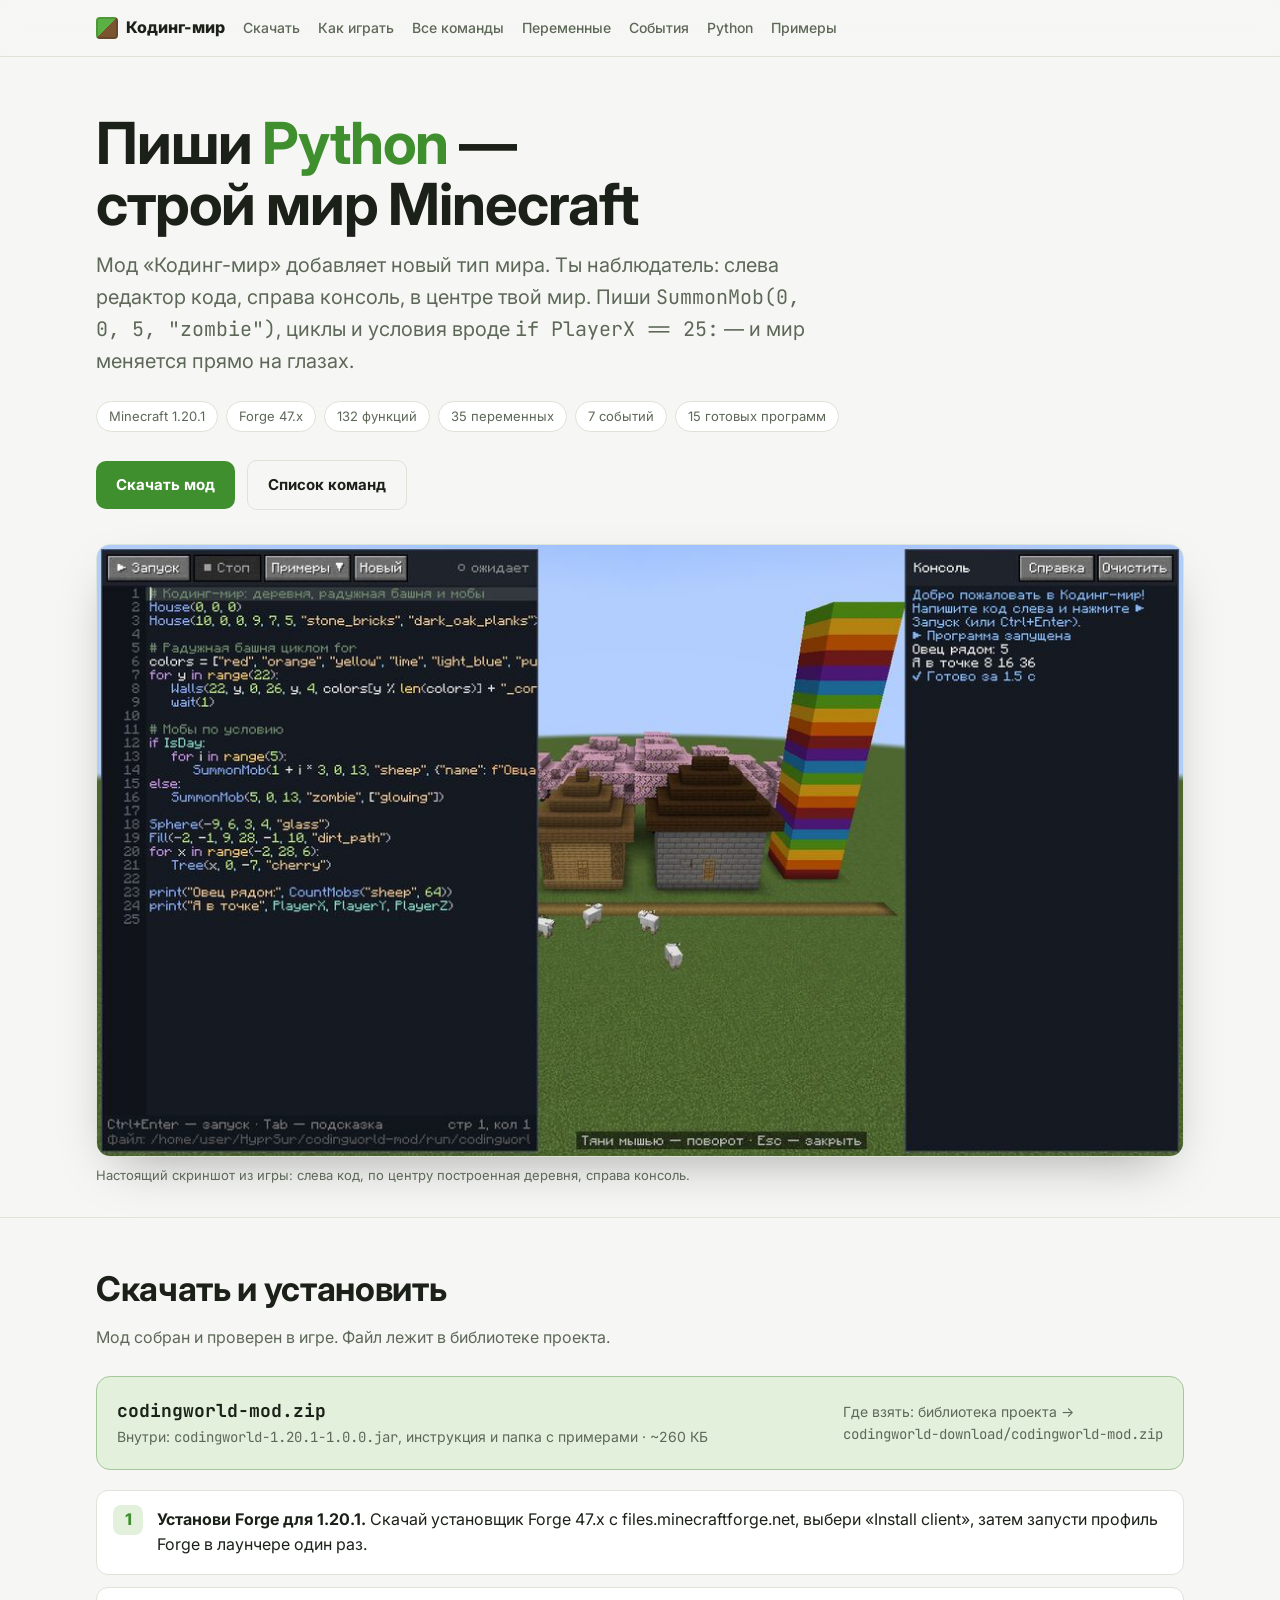
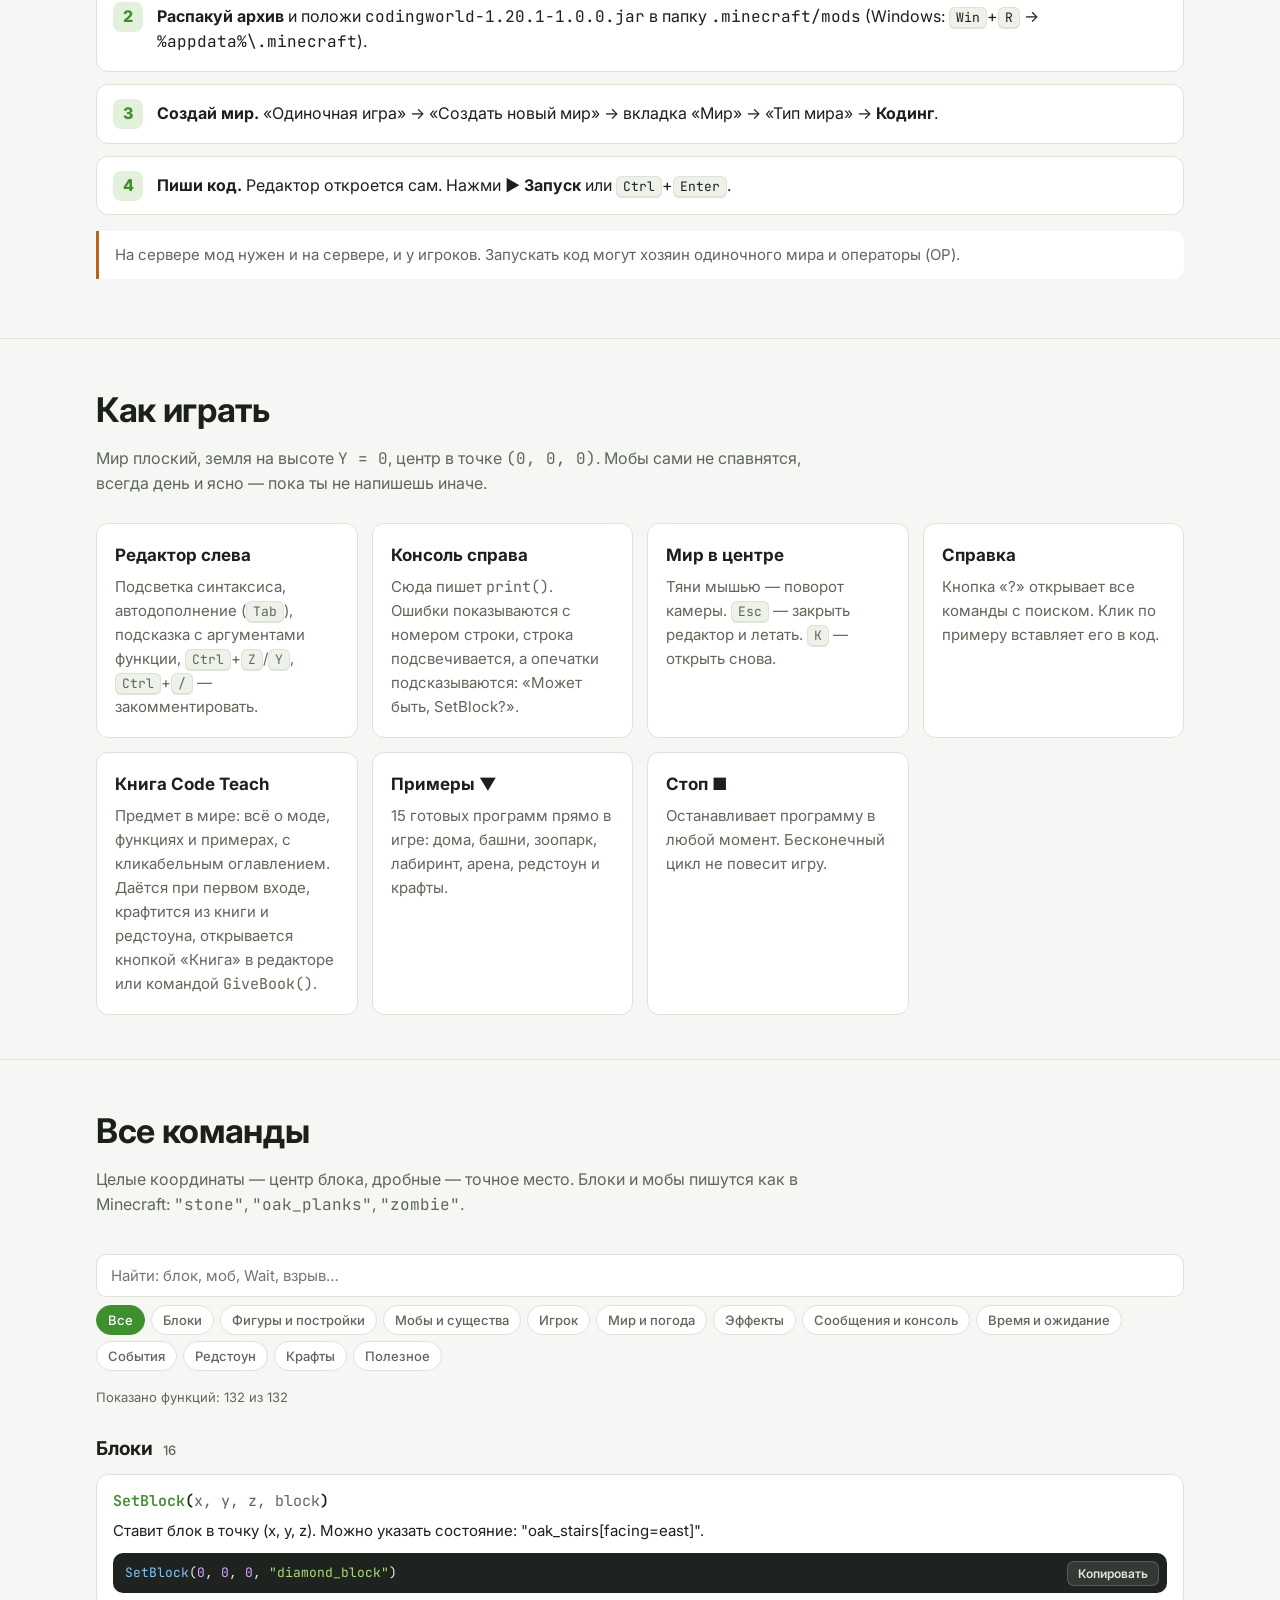
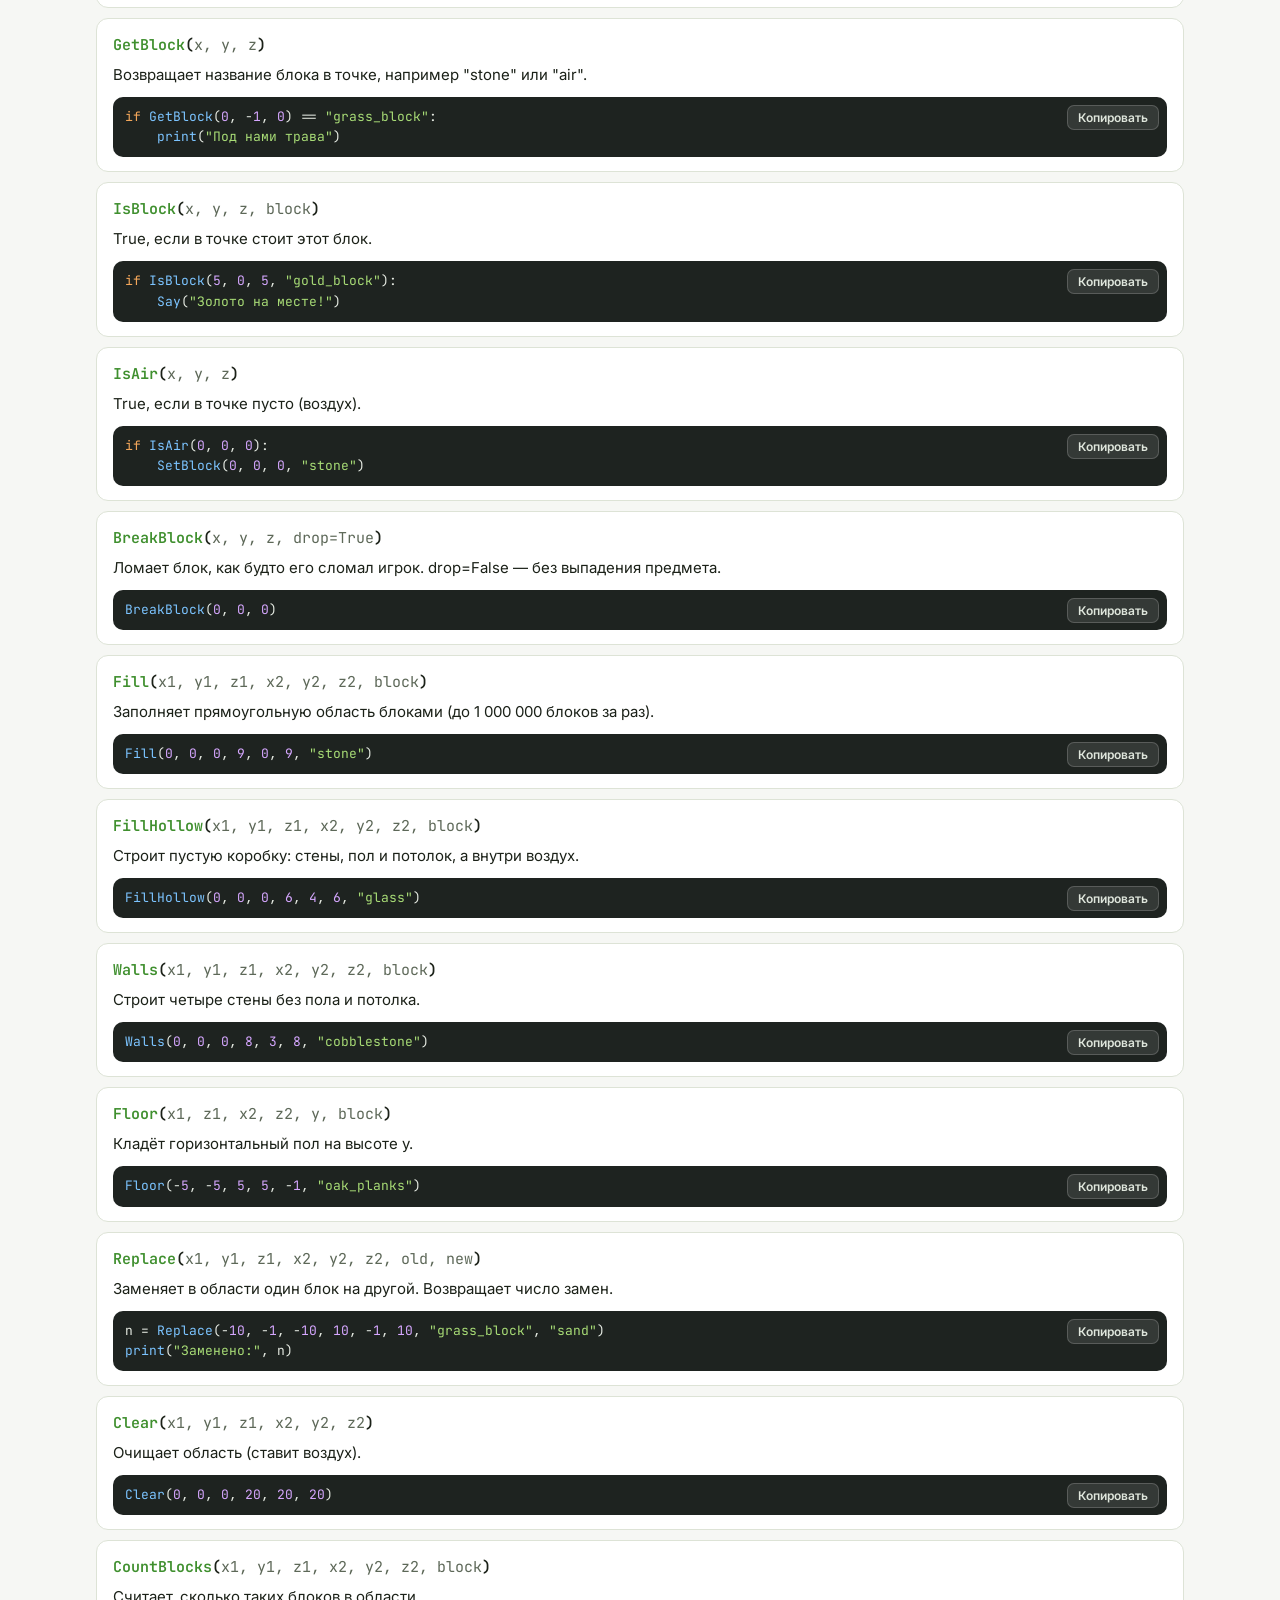
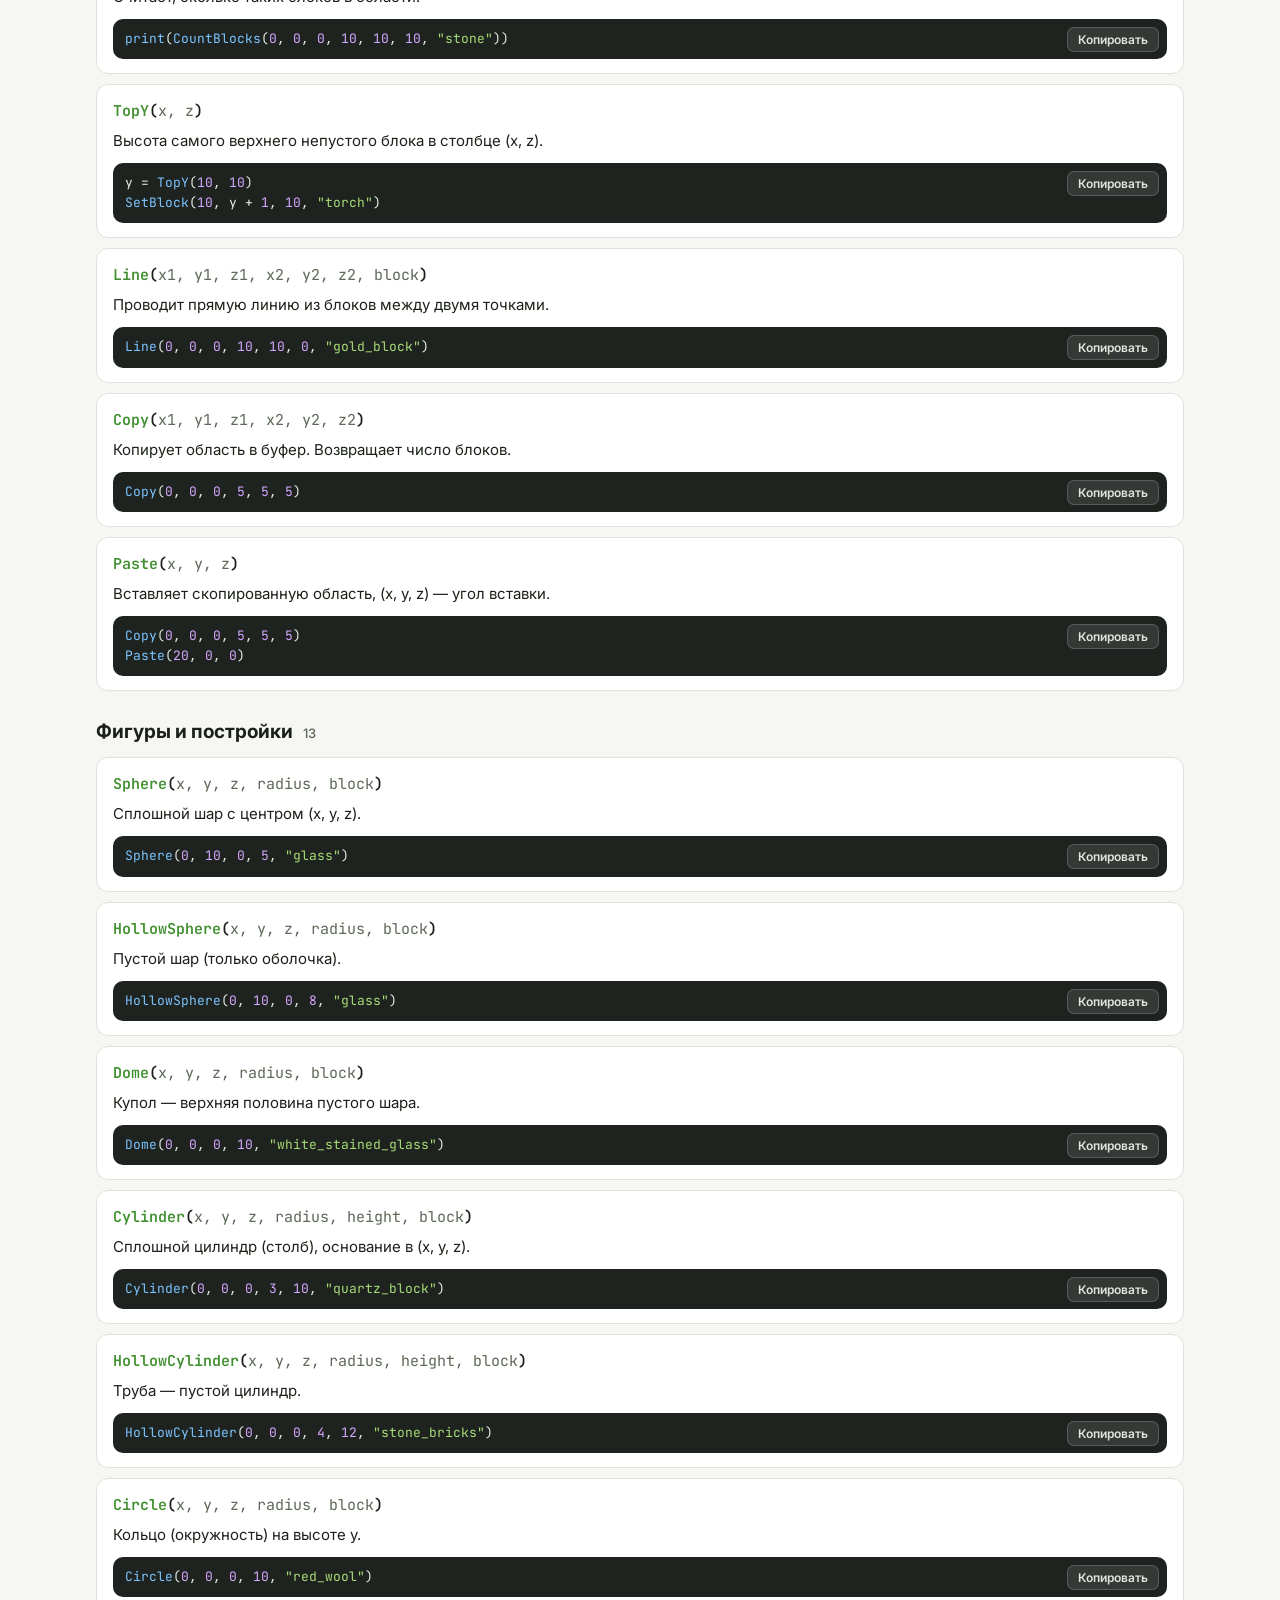
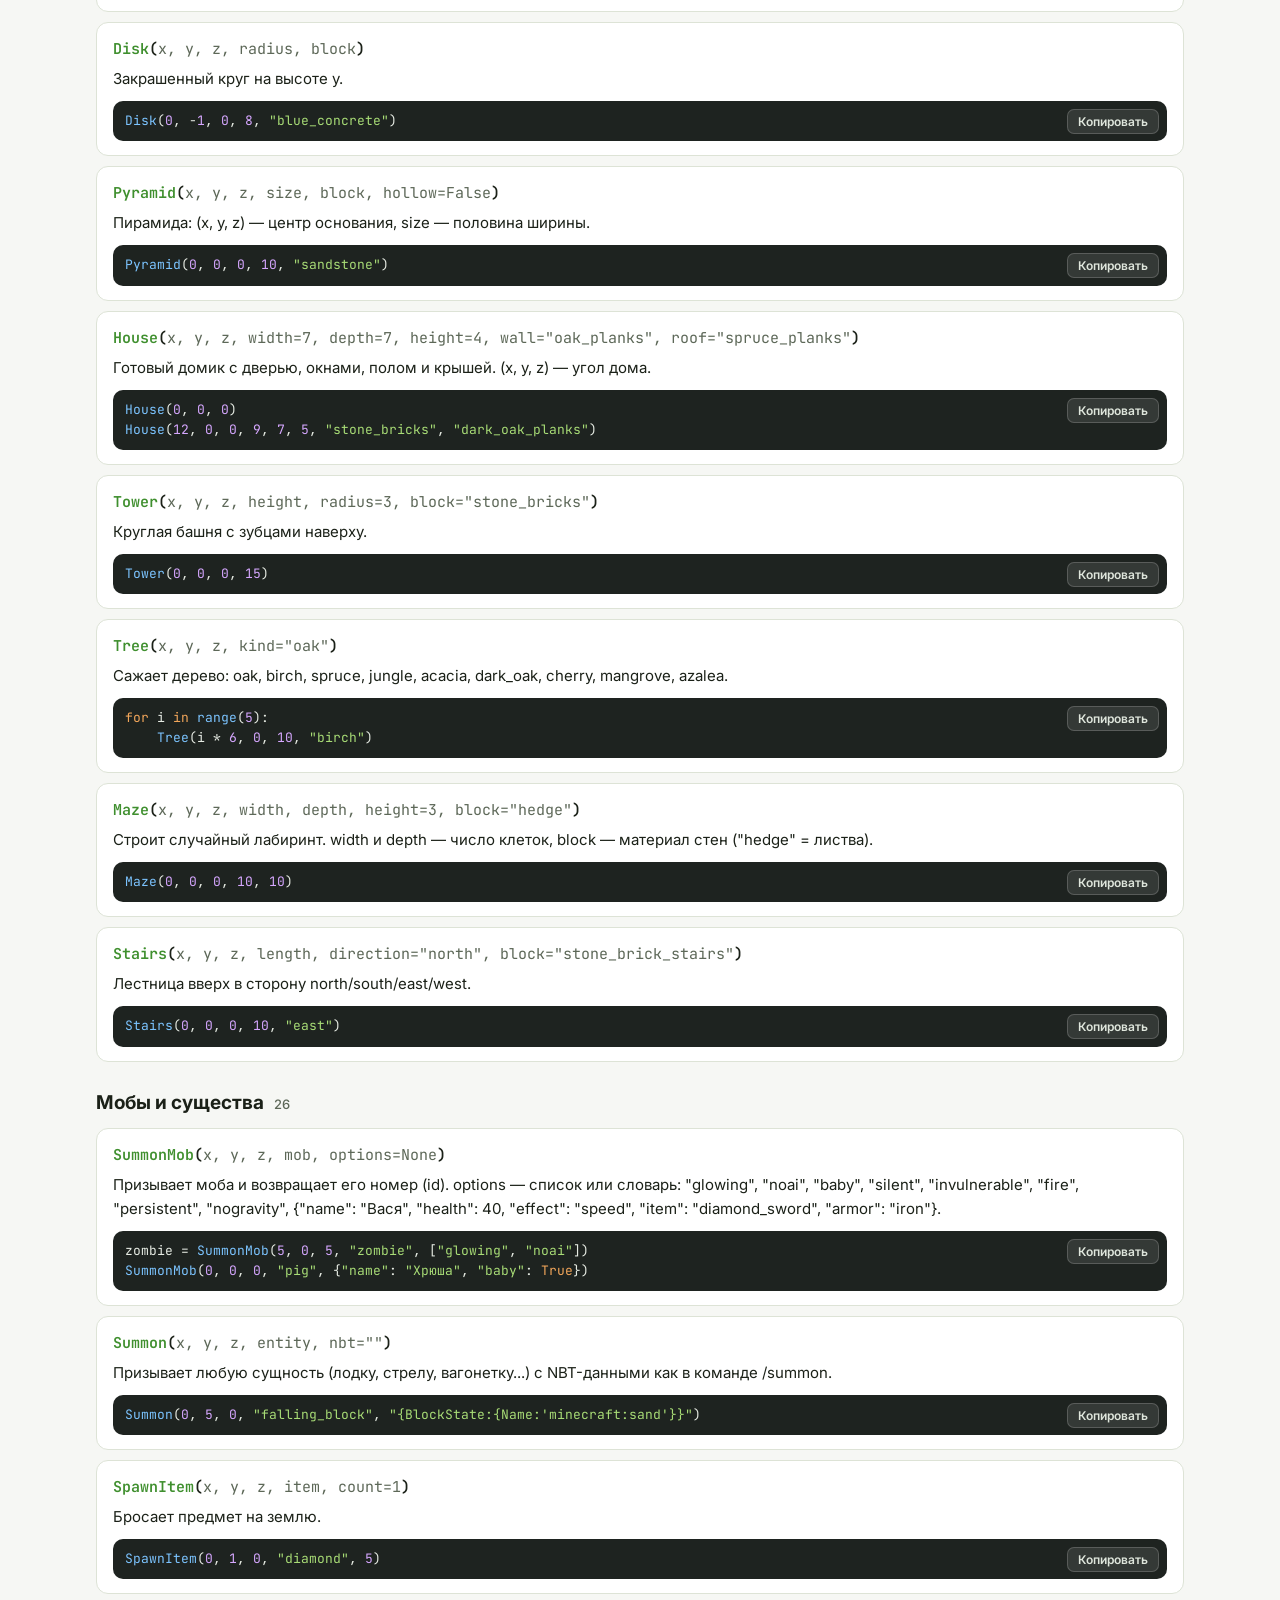
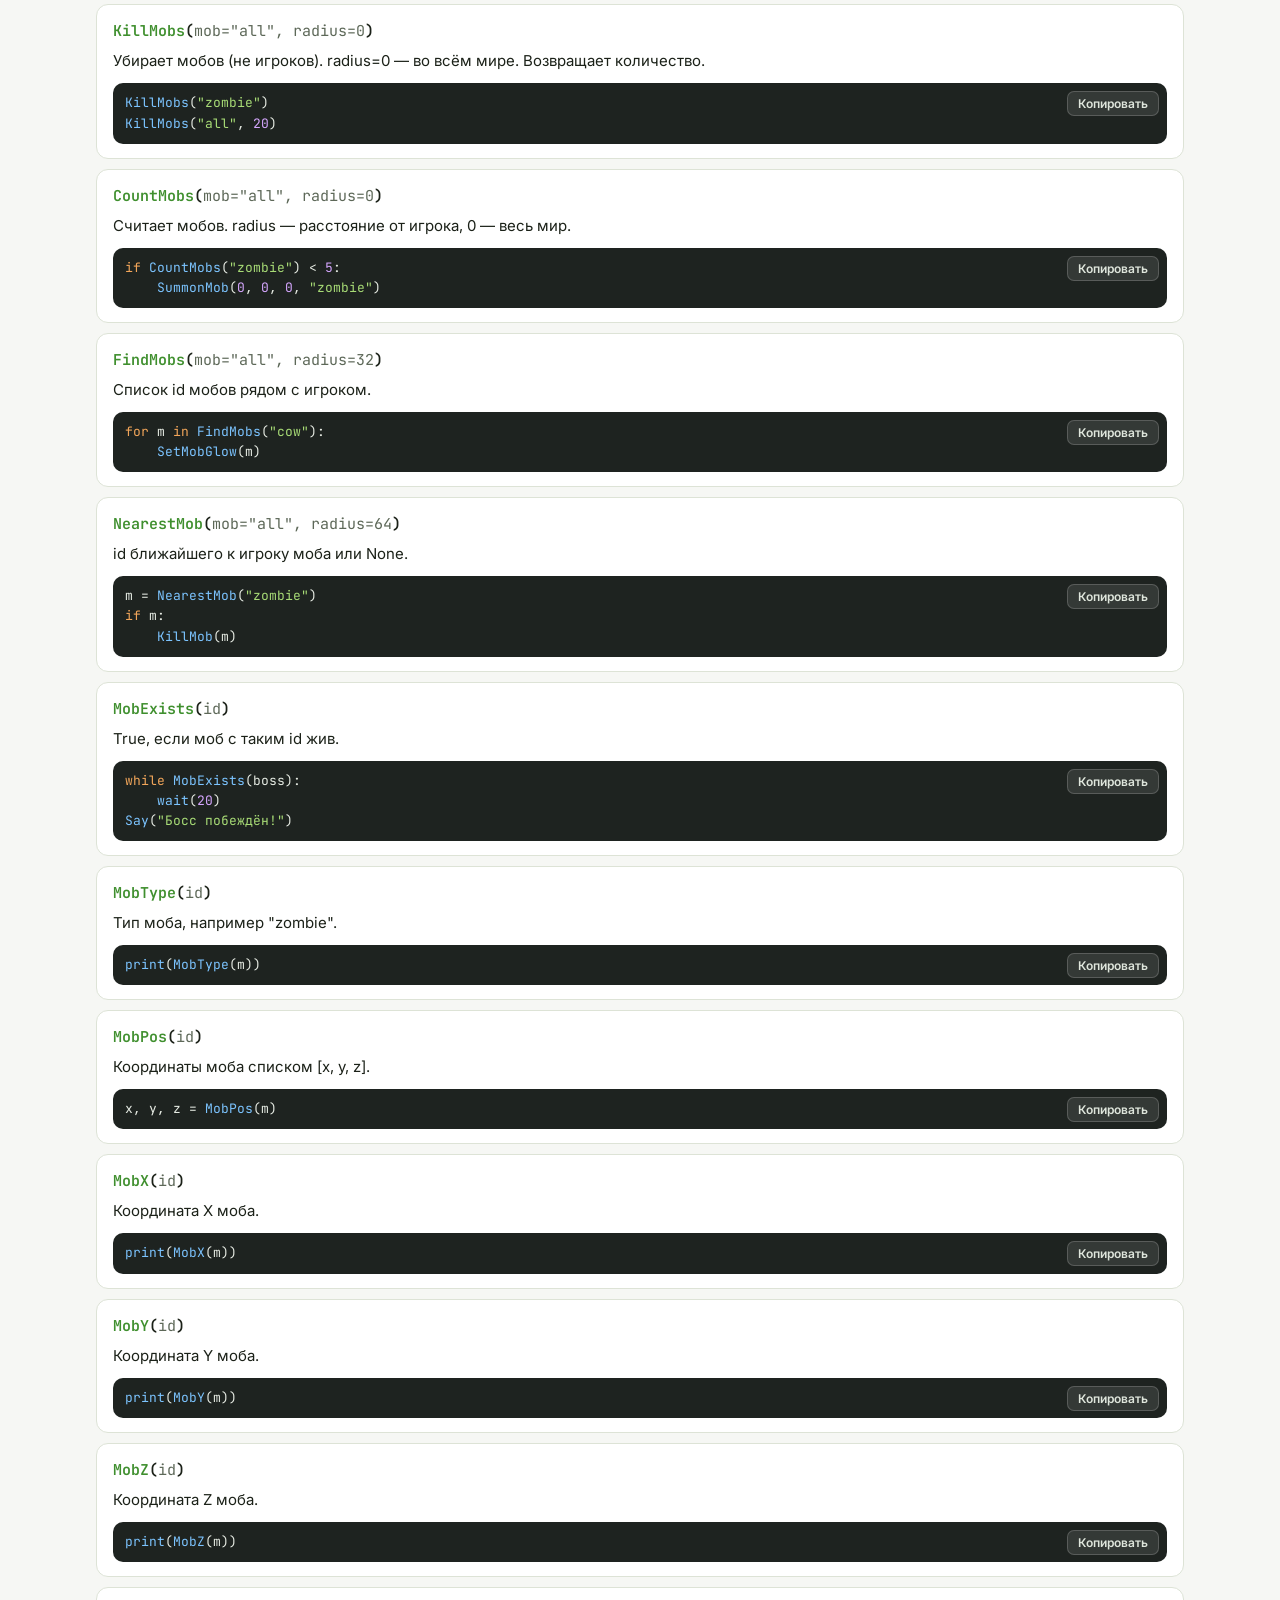
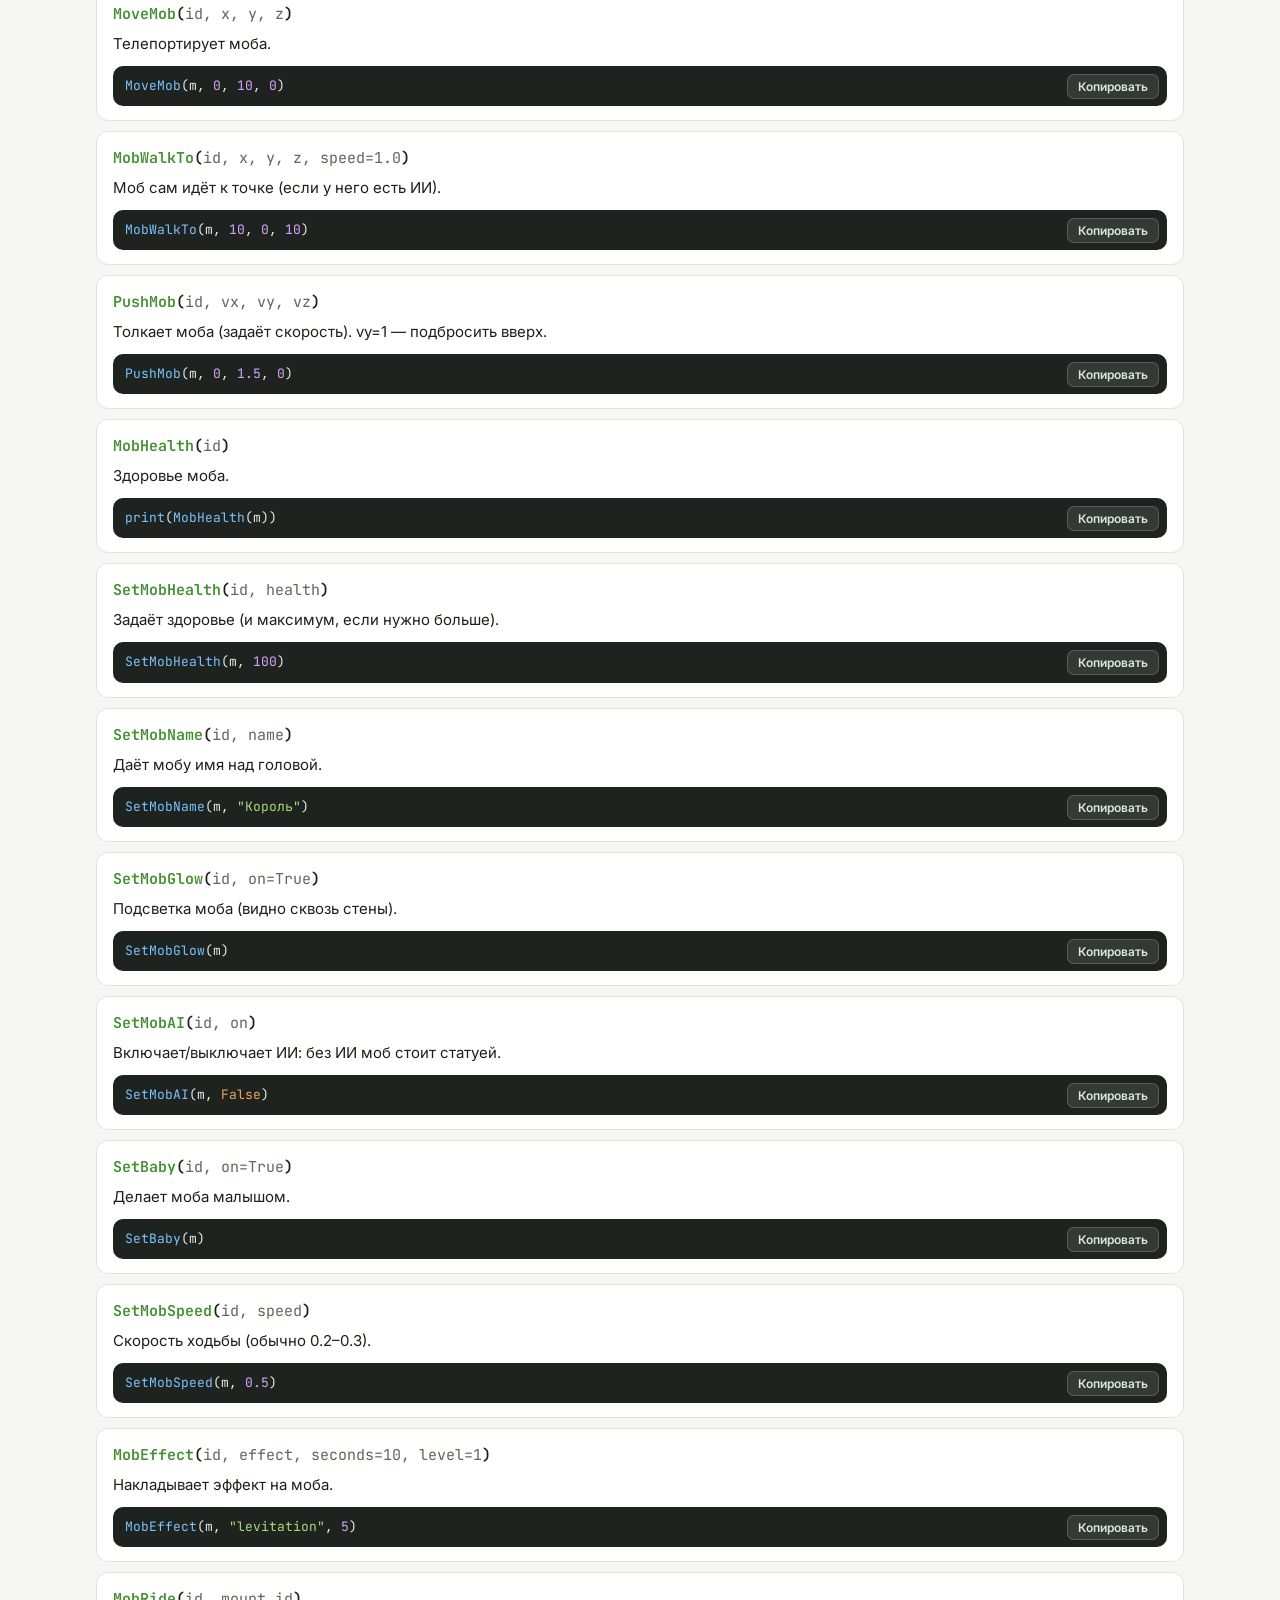
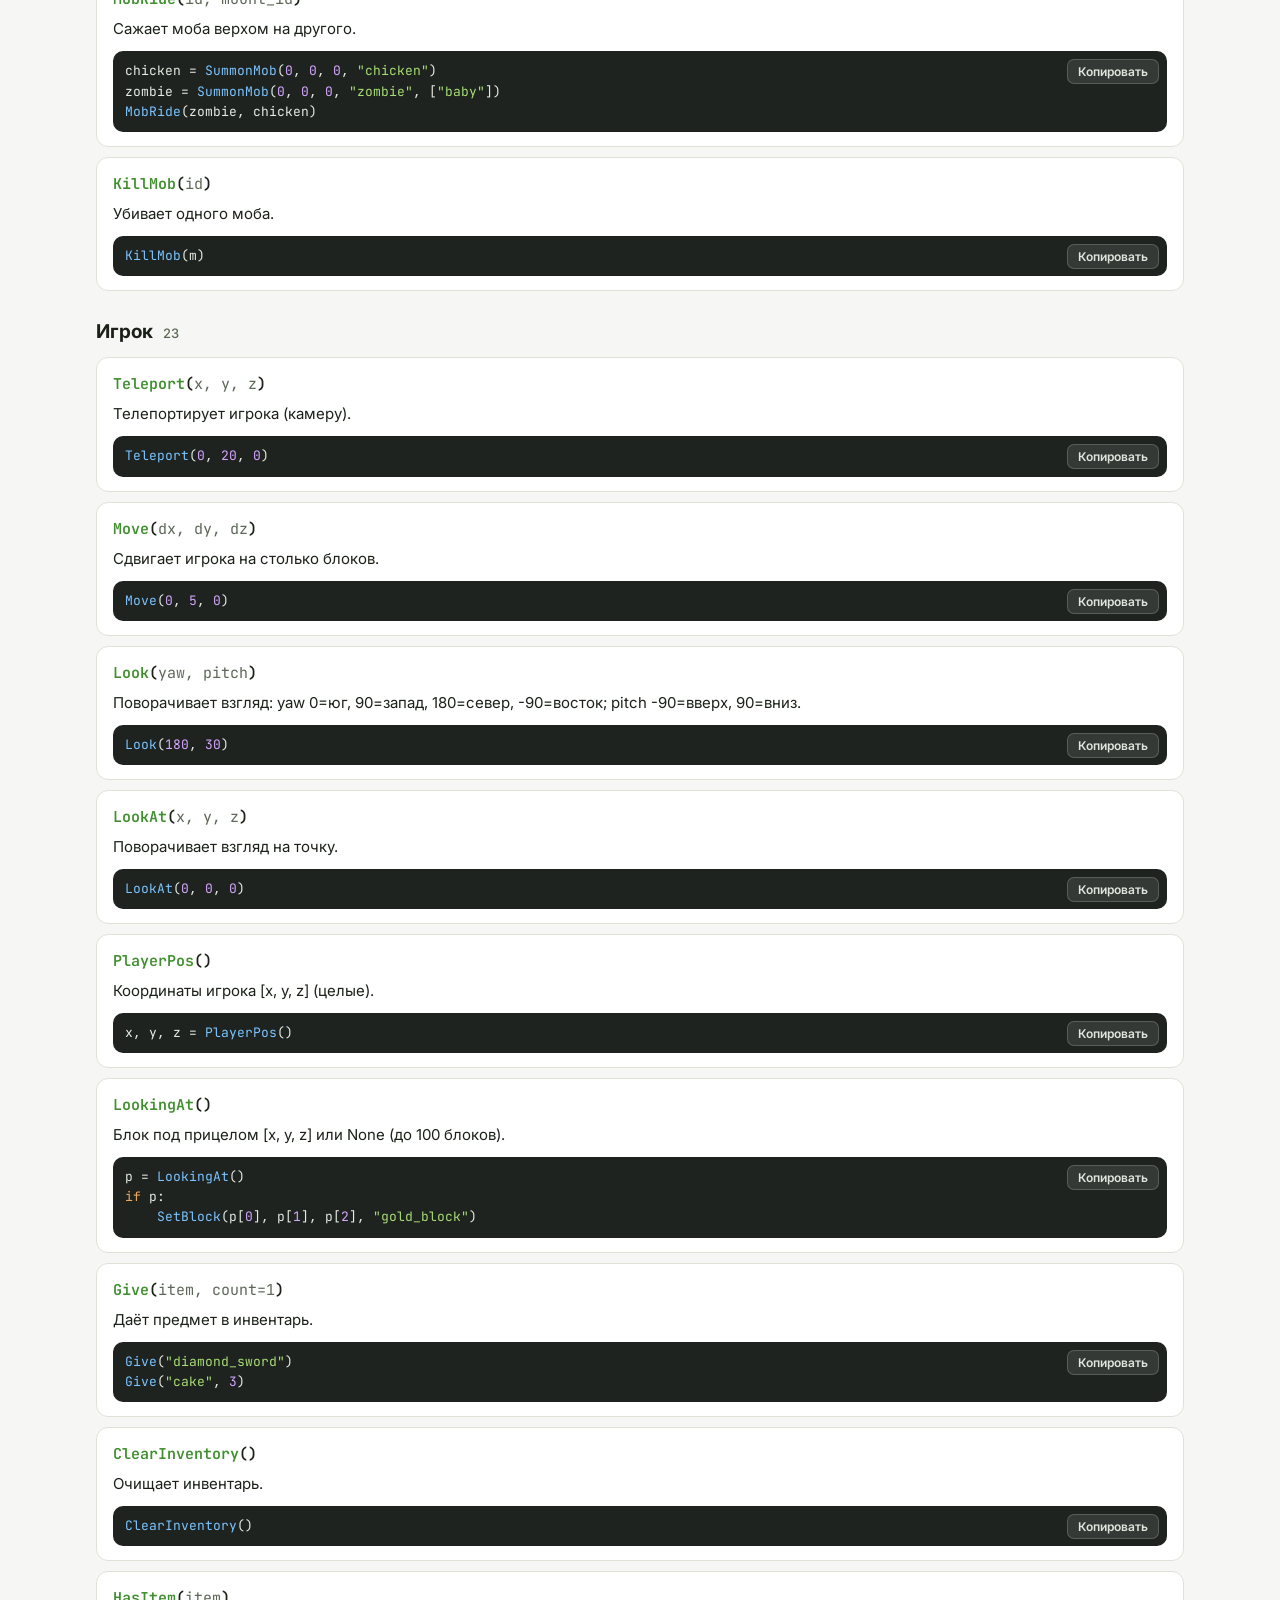
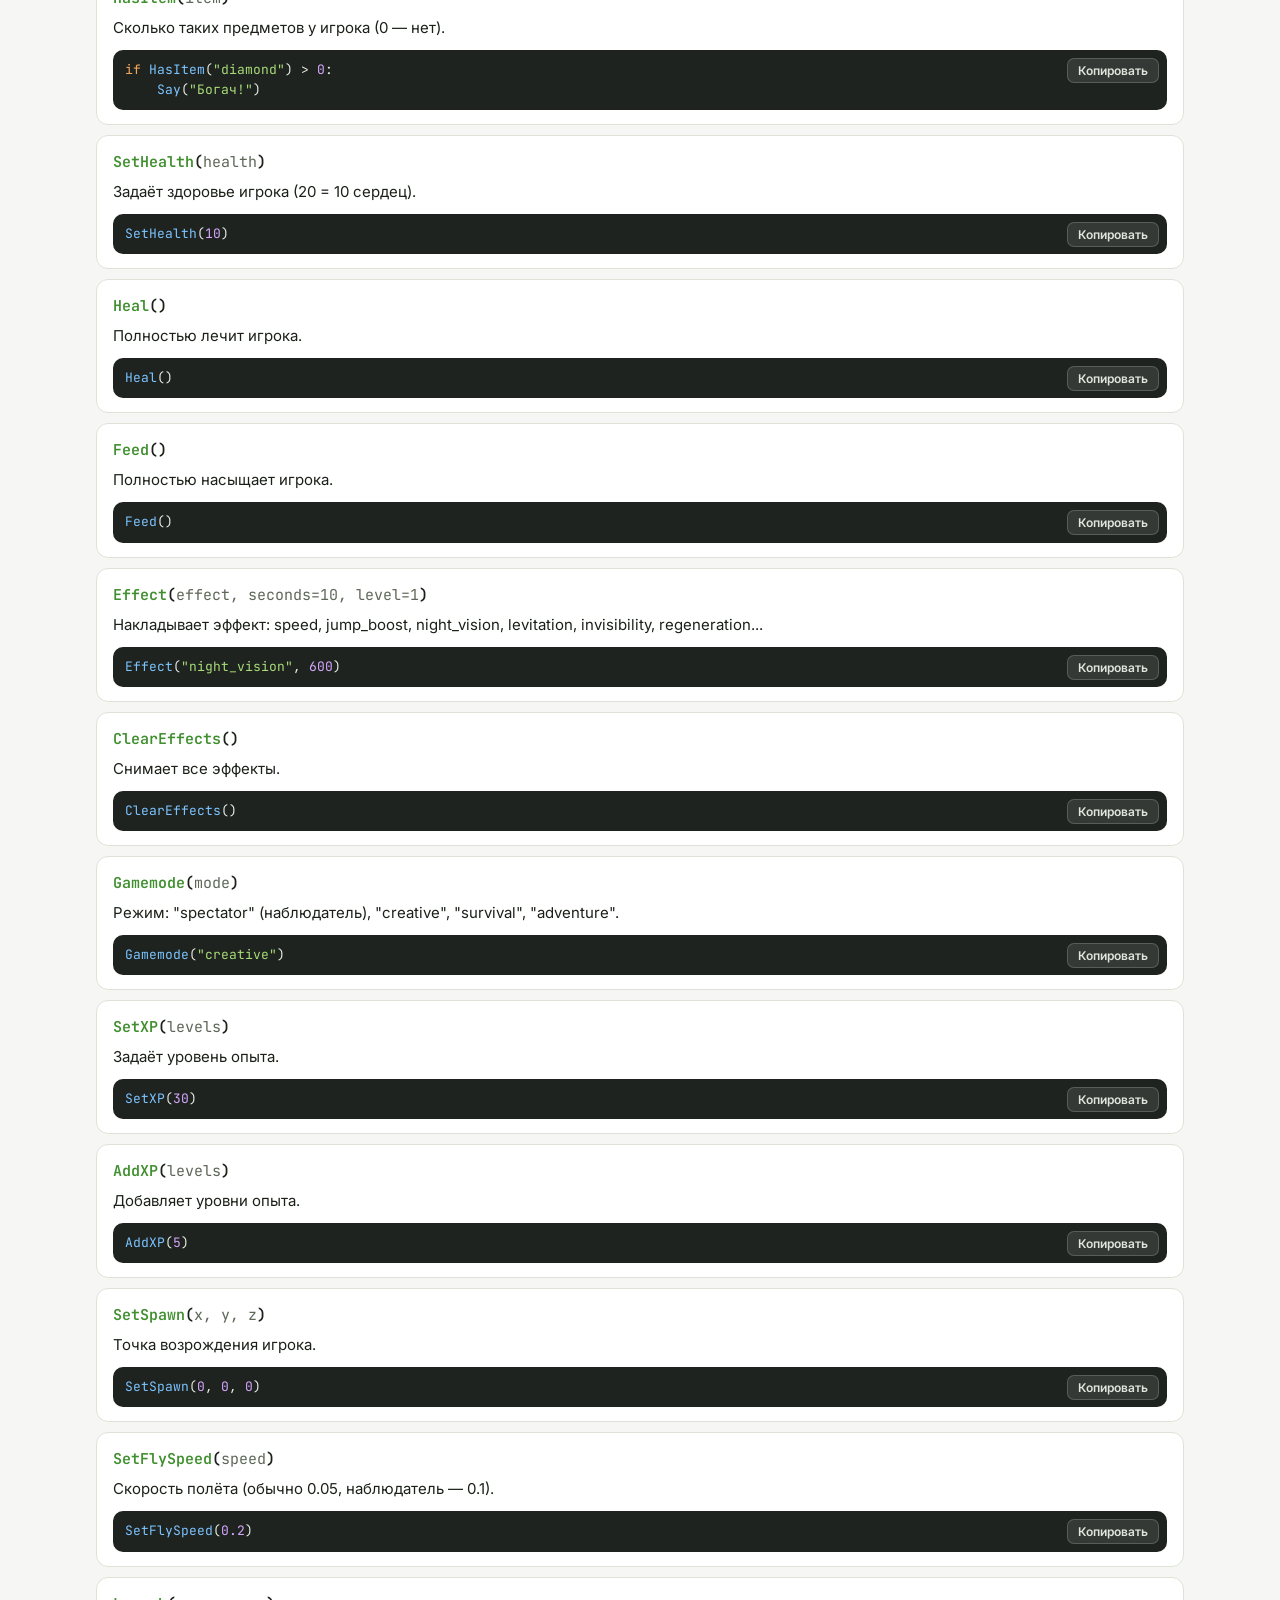
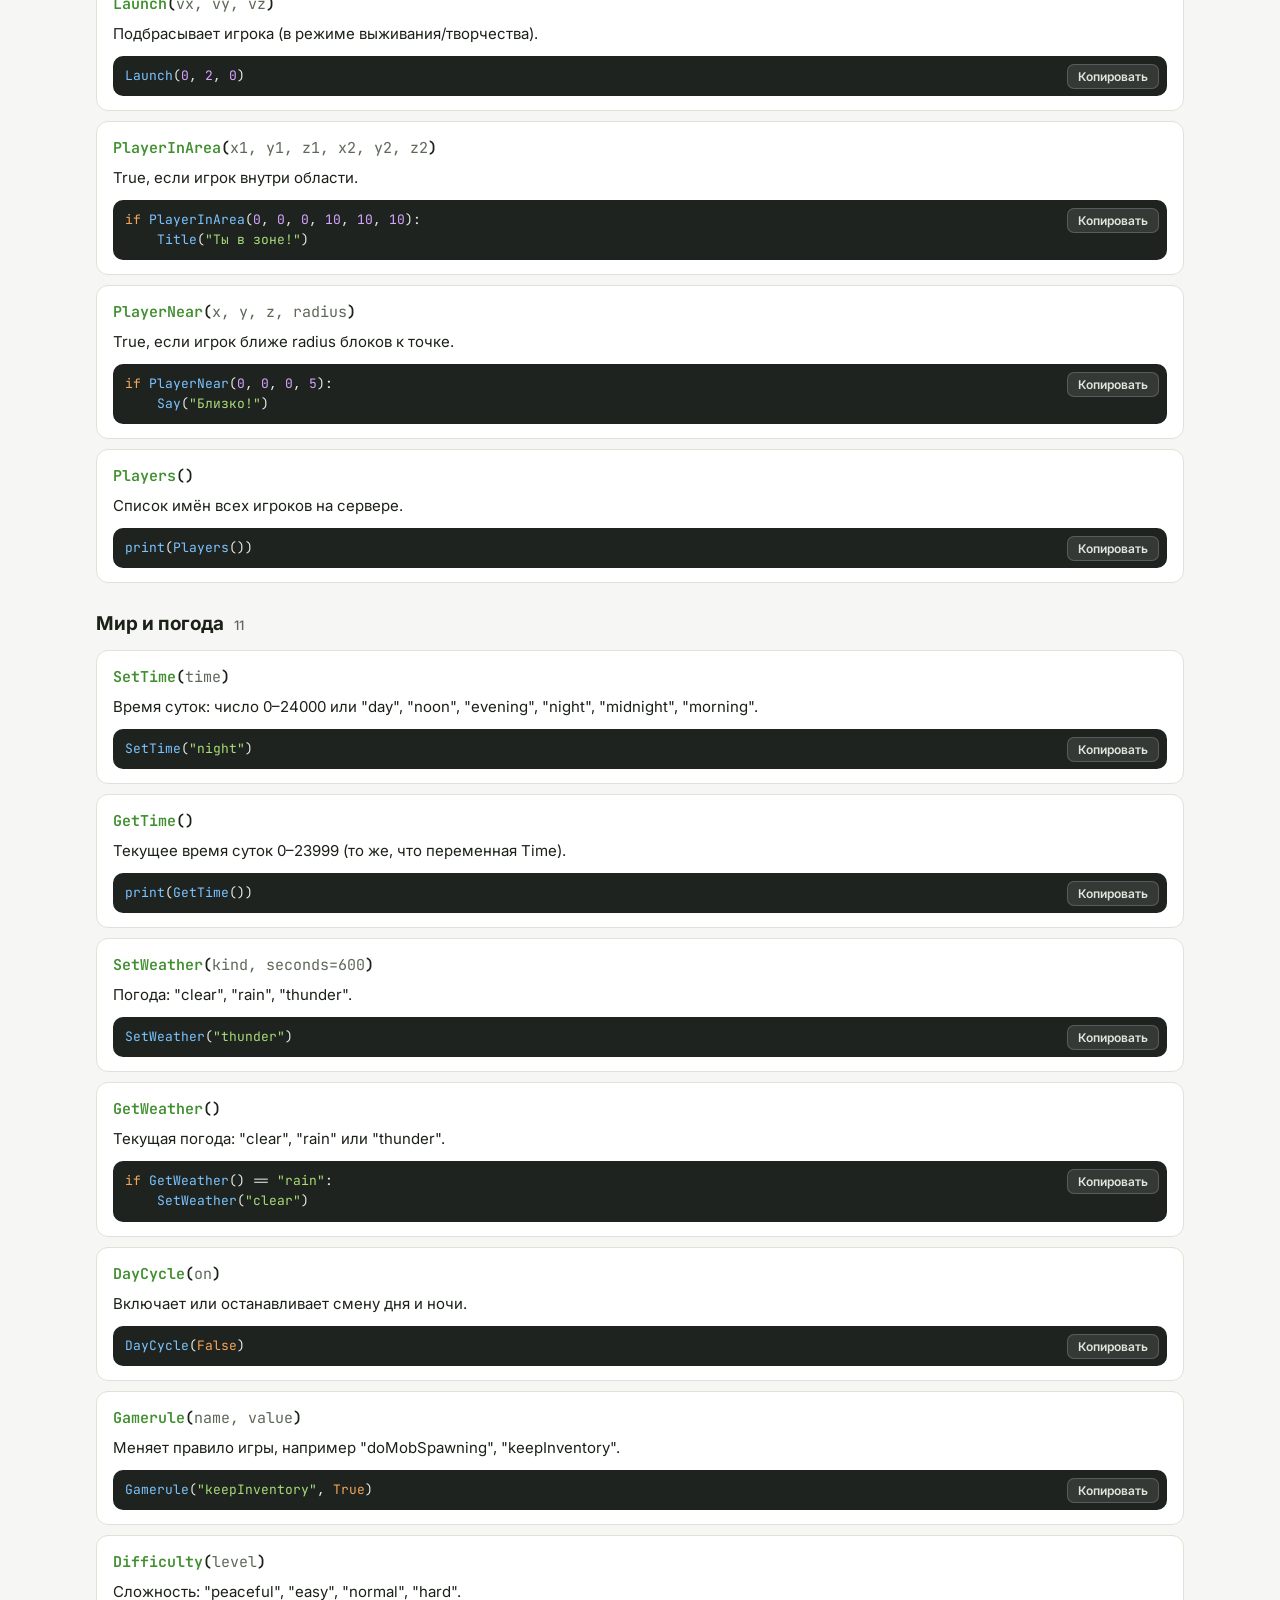
==== commit 33d85807: "Add Code Teach book, Craft recipes, AllClear and redstone functions Co-Authored-By: Claude Opus 5.5 " ====
--- a/codingworld-mod/site/index.html
+++ b/codingworld-mod/site/index.html
@@ -127,7 +127,7 @@
   <p class="lead">Мод «Кодинг-мир» добавляет новый тип мира. Ты наблюдатель: слева редактор кода, справа консоль, в центре твой мир. Пиши <code>SummonMob(0, 0, 5, "zombie")</code>, циклы и условия вроде <code>if PlayerX == 25:</code> — и мир меняется прямо на глазах.</p>
   <div class="chips">
     <span class="chip">Minecraft 1.20.1</span><span class="chip">Forge 47.x</span>
-    <span class="chip">118 функций</span><span class="chip">35 переменных</span><span class="chip">7 событий</span><span class="chip">14 готовых программ</span>
+    <span class="chip">132 функций</span><span class="chip">35 переменных</span><span class="chip">7 событий</span><span class="chip">15 готовых программ</span>
   </div>
   <a class="btn" href="#download">Скачать мод</a>
   <a class="btn ghost" href="#api" style="margin-left:8px">Список команд</a>
@@ -160,7 +160,8 @@
     <div class="card"><h3>Консоль справа</h3><p>Сюда пишет <code>print()</code>. Ошибки показываются с номером строки, строка подсвечивается, а опечатки подсказываются: «Может быть, SetBlock?».</p></div>
     <div class="card"><h3>Мир в центре</h3><p>Тяни мышью — поворот камеры. <kbd>Esc</kbd> — закрыть редактор и летать. <kbd>K</kbd> — открыть снова.</p></div>
     <div class="card"><h3>Справка</h3><p>Кнопка «?» открывает все команды с поиском. Клик по примеру вставляет его в код.</p></div>
-    <div class="card"><h3>Примеры ▼</h3><p>14 готовых программ прямо в игре: дома, башни, зоопарк, лабиринт, арена.</p></div>
+    <div class="card"><h3>Книга Code Teach</h3><p>Предмет в мире: всё о моде, функциях и примерах, с кликабельным оглавлением. Даётся при первом входе, крафтится из книги и редстоуна, открывается кнопкой «Книга» в редакторе или командой <code>GiveBook()</code>.</p></div>
+    <div class="card"><h3>Примеры ▼</h3><p>15 готовых программ прямо в игре: дома, башни, зоопарк, лабиринт, арена, редстоун и крафты.</p></div>
     <div class="card"><h3>Стоп ■</h3><p>Останавливает программу в любой момент. Бесконечный цикл не повесит игру.</p></div>
   </div>
 </div></section>
@@ -184,7 +185,7 @@
 
 <section id="events"><div class="wrap">
   <h2>События</h2>
-  <p class="sub">Объяви функцию с таким именем — и она будет вызываться сама. Программа продолжает работать, пока есть обработчики (останови кнопкой ■).</p>
+  <p class="sub">Объяви функцию с таким именем — и она будет вызываться сама. Программа продолжает работать, пока есть обработчики (останови кнопкой ■). <code>AllClear()</code> выключает сразу все события, таймеры и слежение за редстоуном.</p>
   <div class="tblwrap"><table class="tbl" id="evtbl"><thead><tr><th>Функция</th><th>Когда вызывается</th></tr></thead><tbody></tbody></table></div>
   <div class="codebox" style="margin-top:16px"><pre class="code py">def on_chat(message):
     if message == "дом":
@@ -221,8 +222,8 @@
 <footer><div class="wrap">Кодинг-мир 1.0.0 · Minecraft 1.20.1 · Forge 47.x. Неофициальный фанатский мод, не связан с Mojang и Microsoft.</div></footer>
 
 <script>
-const API = {"functions": [{"c": "Блоки", "n": "SetBlock", "p": "x, y, z, block", "d": "Ставит блок в точку (x, y, z). Можно указать состояние: \"oak_stairs[facing=east]\".", "e": "SetBlock(0, 0, 0, \"diamond_block\")"}, {"c": "Блоки", "n": "GetBlock", "p": "x, y, z", "d": "Возвращает название блока в точке, например \"stone\" или \"air\".", "e": "if GetBlock(0, -1, 0) == \"grass_block\":\n    print(\"Под нами трава\")"}, {"c": "Блоки", "n": "IsBlock", "p": "x, y, z, block", "d": "True, если в точке стоит этот блок.", "e": "if IsBlock(5, 0, 5, \"gold_block\"):\n    Say(\"Золото на месте!\")"}, {"c": "Блоки", "n": "IsAir", "p": "x, y, z", "d": "True, если в точке пусто (воздух).", "e": "if IsAir(0, 0, 0):\n    SetBlock(0, 0, 0, \"stone\")"}, {"c": "Блоки", "n": "BreakBlock", "p": "x, y, z, drop=True", "d": "Ломает блок, как будто его сломал игрок. drop=False — без выпадения предмета.", "e": "BreakBlock(0, 0, 0)"}, {"c": "Блоки", "n": "Fill", "p": "x1, y1, z1, x2, y2, z2, block", "d": "Заполняет прямоугольную область блоками (до 1 000 000 блоков за раз).", "e": "Fill(0, 0, 0, 9, 0, 9, \"stone\")"}, {"c": "Блоки", "n": "FillHollow", "p": "x1, y1, z1, x2, y2, z2, block", "d": "Строит пустую коробку: стены, пол и потолок, а внутри воздух.", "e": "FillHollow(0, 0, 0, 6, 4, 6, \"glass\")"}, {"c": "Блоки", "n": "Walls", "p": "x1, y1, z1, x2, y2, z2, block", "d": "Строит четыре стены без пола и потолка.", "e": "Walls(0, 0, 0, 8, 3, 8, \"cobblestone\")"}, {"c": "Блоки", "n": "Floor", "p": "x1, z1, x2, z2, y, block", "d": "Кладёт горизонтальный пол на высоте y.", "e": "Floor(-5, -5, 5, 5, -1, \"oak_planks\")"}, {"c": "Блоки", "n": "Replace", "p": "x1, y1, z1, x2, y2, z2, old, new", "d": "Заменяет в области один блок на другой. Возвращает число замен.", "e": "n = Replace(-10, -1, -10, 10, -1, 10, \"grass_block\", \"sand\")\nprint(\"Заменено:\", n)"}, {"c": "Блоки", "n": "Clear", "p": "x1, y1, z1, x2, y2, z2", "d": "Очищает область (ставит воздух).", "e": "Clear(0, 0, 0, 20, 20, 20)"}, {"c": "Блоки", "n": "CountBlocks", "p": "x1, y1, z1, x2, y2, z2, block", "d": "Считает, сколько таких блоков в области.", "e": "print(CountBlocks(0, 0, 0, 10, 10, 10, \"stone\"))"}, {"c": "Блоки", "n": "TopY", "p": "x, z", "d": "Высота самого верхнего непустого блока в столбце (x, z).", "e": "y = TopY(10, 10)\nSetBlock(10, y + 1, 10, \"torch\")"}, {"c": "Блоки", "n": "Line", "p": "x1, y1, z1, x2, y2, z2, block", "d": "Проводит прямую линию из блоков между двумя точками.", "e": "Line(0, 0, 0, 10, 10, 0, \"gold_block\")"}, {"c": "Блоки", "n": "Copy", "p": "x1, y1, z1, x2, y2, z2", "d": "Копирует область в буфер. Возвращает число блоков.", "e": "Copy(0, 0, 0, 5, 5, 5)"}, {"c": "Блоки", "n": "Paste", "p": "x, y, z", "d": "Вставляет скопированную область, (x, y, z) — угол вставки.", "e": "Copy(0, 0, 0, 5, 5, 5)\nPaste(20, 0, 0)"}, {"c": "Фигуры и постройки", "n": "Sphere", "p": "x, y, z, radius, block", "d": "Сплошной шар с центром (x, y, z).", "e": "Sphere(0, 10, 0, 5, \"glass\")"}, {"c": "Фигуры и постройки", "n": "HollowSphere", "p": "x, y, z, radius, block", "d": "Пустой шар (только оболочка).", "e": "HollowSphere(0, 10, 0, 8, \"glass\")"}, {"c": "Фигуры и постройки", "n": "Dome", "p": "x, y, z, radius, block", "d": "Купол — верхняя половина пустого шара.", "e": "Dome(0, 0, 0, 10, \"white_stained_glass\")"}, {"c": "Фигуры и постройки", "n": "Cylinder", "p": "x, y, z, radius, height, block", "d": "Сплошной цилиндр (столб), основание в (x, y, z).", "e": "Cylinder(0, 0, 0, 3, 10, \"quartz_block\")"}, {"c": "Фигуры и постройки", "n": "HollowCylinder", "p": "x, y, z, radius, height, block", "d": "Труба — пустой цилиндр.", "e": "HollowCylinder(0, 0, 0, 4, 12, \"stone_bricks\")"}, {"c": "Фигуры и постройки", "n": "Circle", "p": "x, y, z, radius, block", "d": "Кольцо (окружность) на высоте y.", "e": "Circle(0, 0, 0, 10, \"red_wool\")"}, {"c": "Фигуры и постройки", "n": "Disk", "p": "x, y, z, radius, block", "d": "Закрашенный круг на высоте y.", "e": "Disk(0, -1, 0, 8, \"blue_concrete\")"}, {"c": "Фигуры и постройки", "n": "Pyramid", "p": "x, y, z, size, block, hollow=False", "d": "Пирамида: (x, y, z) — центр основания, size — половина ширины.", "e": "Pyramid(0, 0, 0, 10, \"sandstone\")"}, {"c": "Фигуры и постройки", "n": "House", "p": "x, y, z, width=7, depth=7, height=4, wall=\"oak_planks\", roof=\"spruce_planks\"", "d": "Готовый домик с дверью, окнами, полом и крышей. (x, y, z) — угол дома.", "e": "House(0, 0, 0)\nHouse(12, 0, 0, 9, 7, 5, \"stone_bricks\", \"dark_oak_planks\")"}, {"c": "Фигуры и постройки", "n": "Tower", "p": "x, y, z, height, radius=3, block=\"stone_bricks\"", "d": "Круглая башня с зубцами наверху.", "e": "Tower(0, 0, 0, 15)"}, {"c": "Фигуры и постройки", "n": "Tree", "p": "x, y, z, kind=\"oak\"", "d": "Сажает дерево: oak, birch, spruce, jungle, acacia, dark_oak, cherry, mangrove, azalea.", "e": "for i in range(5):\n    Tree(i * 6, 0, 10, \"birch\")"}, {"c": "Фигуры и постройки", "n": "Maze", "p": "x, y, z, width, depth, height=3, block=\"hedge\"", "d": "Строит случайный лабиринт. width и depth — число клеток, block — материал стен (\"hedge\" = листва).", "e": "Maze(0, 0, 0, 10, 10)"}, {"c": "Фигуры и постройки", "n": "Stairs", "p": "x, y, z, length, direction=\"north\", block=\"stone_brick_stairs\"", "d": "Лестница вверх в сторону north/south/east/west.", "e": "Stairs(0, 0, 0, 10, \"east\")"}, {"c": "Мобы и существа", "n": "SummonMob", "p": "x, y, z, mob, options=None", "d": "Призывает моба и возвращает его номер (id). options — список или словарь: \"glowing\", \"noai\", \"baby\", \"silent\", \"invulnerable\", \"fire\", \"persistent\", \"nogravity\", {\"name\": \"Вася\", \"health\": 40, \"effect\": \"speed\", \"item\": \"diamond_sword\", \"armor\": \"iron\"}.", "e": "zombie = SummonMob(5, 0, 5, \"zombie\", [\"glowing\", \"noai\"])\nSummonMob(0, 0, 0, \"pig\", {\"name\": \"Хрюша\", \"baby\": True})"}, {"c": "Мобы и существа", "n": "Summon", "p": "x, y, z, entity, nbt=\"\"", "d": "Призывает любую сущность (лодку, стрелу, вагонетку...) с NBT-данными как в команде /summon.", "e": "Summon(0, 5, 0, \"falling_block\", \"{BlockState:{Name:'minecraft:sand'}}\")"}, {"c": "Мобы и существа", "n": "SpawnItem", "p": "x, y, z, item, count=1", "d": "Бросает предмет на землю.", "e": "SpawnItem(0, 1, 0, \"diamond\", 5)"}, {"c": "Мобы и существа", "n": "KillMobs", "p": "mob=\"all\", radius=0", "d": "Убирает мобов (не игроков). radius=0 — во всём мире. Возвращает количество.", "e": "KillMobs(\"zombie\")\nKillMobs(\"all\", 20)"}, {"c": "Мобы и существа", "n": "CountMobs", "p": "mob=\"all\", radius=0", "d": "Считает мобов. radius — расстояние от игрока, 0 — весь мир.", "e": "if CountMobs(\"zombie\") < 5:\n    SummonMob(0, 0, 0, \"zombie\")"}, {"c": "Мобы и существа", "n": "FindMobs", "p": "mob=\"all\", radius=32", "d": "Список id мобов рядом с игроком.", "e": "for m in FindMobs(\"cow\"):\n    SetMobGlow(m)"}, {"c": "Мобы и существа", "n": "NearestMob", "p": "mob=\"all\", radius=64", "d": "id ближайшего к игроку моба или None.", "e": "m = NearestMob(\"zombie\")\nif m:\n    KillMob(m)"}, {"c": "Мобы и существа", "n": "MobExists", "p": "id", "d": "True, если моб с таким id жив.", "e": "while MobExists(boss):\n    wait(20)\nSay(\"Босс побеждён!\")"}, {"c": "Мобы и существа", "n": "MobType", "p": "id", "d": "Тип моба, например \"zombie\".", "e": "print(MobType(m))"}, {"c": "Мобы и существа", "n": "MobPos", "p": "id", "d": "Координаты моба списком [x, y, z].", "e": "x, y, z = MobPos(m)"}, {"c": "Мобы и существа", "n": "MobX", "p": "id", "d": "Координата X моба.", "e": "print(MobX(m))"}, {"c": "Мобы и существа", "n": "MobY", "p": "id", "d": "Координата Y моба.", "e": "print(MobY(m))"}, {"c": "Мобы и существа", "n": "MobZ", "p": "id", "d": "Координата Z моба.", "e": "print(MobZ(m))"}, {"c": "Мобы и существа", "n": "MoveMob", "p": "id, x, y, z", "d": "Телепортирует моба.", "e": "MoveMob(m, 0, 10, 0)"}, {"c": "Мобы и существа", "n": "MobWalkTo", "p": "id, x, y, z, speed=1.0", "d": "Моб сам идёт к точке (если у него есть ИИ).", "e": "MobWalkTo(m, 10, 0, 10)"}, {"c": "Мобы и существа", "n": "PushMob", "p": "id, vx, vy, vz", "d": "Толкает моба (задаёт скорость). vy=1 — подбросить вверх.", "e": "PushMob(m, 0, 1.5, 0)"}, {"c": "Мобы и существа", "n": "MobHealth", "p": "id", "d": "Здоровье моба.", "e": "print(MobHealth(m))"}, {"c": "Мобы и существа", "n": "SetMobHealth", "p": "id, health", "d": "Задаёт здоровье (и максимум, если нужно больше).", "e": "SetMobHealth(m, 100)"}, {"c": "Мобы и существа", "n": "SetMobName", "p": "id, name", "d": "Даёт мобу имя над головой.", "e": "SetMobName(m, \"Король\")"}, {"c": "Мобы и существа", "n": "SetMobGlow", "p": "id, on=True", "d": "Подсветка моба (видно сквозь стены).", "e": "SetMobGlow(m)"}, {"c": "Мобы и существа", "n": "SetMobAI", "p": "id, on", "d": "Включает/выключает ИИ: без ИИ моб стоит статуей.", "e": "SetMobAI(m, False)"}, {"c": "Мобы и существа", "n": "SetBaby", "p": "id, on=True", "d": "Делает моба малышом.", "e": "SetBaby(m)"}, {"c": "Мобы и существа", "n": "SetMobSpeed", "p": "id, speed", "d": "Скорость ходьбы (обычно 0.2–0.3).", "e": "SetMobSpeed(m, 0.5)"}, {"c": "Мобы и существа", "n": "MobEffect", "p": "id, effect, seconds=10, level=1", "d": "Накладывает эффект на моба.", "e": "MobEffect(m, \"levitation\", 5)"}, {"c": "Мобы и существа", "n": "MobRide", "p": "id, mount_id", "d": "Сажает моба верхом на другого.", "e": "chicken = SummonMob(0, 0, 0, \"chicken\")\nzombie = SummonMob(0, 0, 0, \"zombie\", [\"baby\"])\nMobRide(zombie, chicken)"}, {"c": "Мобы и существа", "n": "KillMob", "p": "id", "d": "Убивает одного моба.", "e": "KillMob(m)"}, {"c": "Игрок", "n": "Teleport", "p": "x, y, z", "d": "Телепортирует игрока (камеру).", "e": "Teleport(0, 20, 0)"}, {"c": "Игрок", "n": "Move", "p": "dx, dy, dz", "d": "Сдвигает игрока на столько блоков.", "e": "Move(0, 5, 0)"}, {"c": "Игрок", "n": "Look", "p": "yaw, pitch", "d": "Поворачивает взгляд: yaw 0=юг, 90=запад, 180=север, -90=восток; pitch -90=вверх, 90=вниз.", "e": "Look(180, 30)"}, {"c": "Игрок", "n": "LookAt", "p": "x, y, z", "d": "Поворачивает взгляд на точку.", "e": "LookAt(0, 0, 0)"}, {"c": "Игрок", "n": "PlayerPos", "p": "", "d": "Координаты игрока [x, y, z] (целые).", "e": "x, y, z = PlayerPos()"}, {"c": "Игрок", "n": "LookingAt", "p": "", "d": "Блок под прицелом [x, y, z] или None (до 100 блоков).", "e": "p = LookingAt()\nif p:\n    SetBlock(p[0], p[1], p[2], \"gold_block\")"}, {"c": "Игрок", "n": "Give", "p": "item, count=1", "d": "Даёт предмет в инвентарь.", "e": "Give(\"diamond_sword\")\nGive(\"cake\", 3)"}, {"c": "Игрок", "n": "ClearInventory", "p": "", "d": "Очищает инвентарь.", "e": "ClearInventory()"}, {"c": "Игрок", "n": "HasItem", "p": "item", "d": "Сколько таких предметов у игрока (0 — нет).", "e": "if HasItem(\"diamond\") > 0:\n    Say(\"Богач!\")"}, {"c": "Игрок", "n": "SetHealth", "p": "health", "d": "Задаёт здоровье игрока (20 = 10 сердец).", "e": "SetHealth(10)"}, {"c": "Игрок", "n": "Heal", "p": "", "d": "Полностью лечит игрока.", "e": "Heal()"}, {"c": "Игрок", "n": "Feed", "p": "", "d": "Полностью насыщает игрока.", "e": "Feed()"}, {"c": "Игрок", "n": "Effect", "p": "effect, seconds=10, level=1", "d": "Накладывает эффект: speed, jump_boost, night_vision, levitation, invisibility, regeneration...", "e": "Effect(\"night_vision\", 600)"}, {"c": "Игрок", "n": "ClearEffects", "p": "", "d": "Снимает все эффекты.", "e": "ClearEffects()"}, {"c": "Игрок", "n": "Gamemode", "p": "mode", "d": "Режим: \"spectator\" (наблюдатель), \"creative\", \"survival\", \"adventure\".", "e": "Gamemode(\"creative\")"}, {"c": "Игрок", "n": "SetXP", "p": "levels", "d": "Задаёт уровень опыта.", "e": "SetXP(30)"}, {"c": "Игрок", "n": "AddXP", "p": "levels", "d": "Добавляет уровни опыта.", "e": "AddXP(5)"}, {"c": "Игрок", "n": "SetSpawn", "p": "x, y, z", "d": "Точка возрождения игрока.", "e": "SetSpawn(0, 0, 0)"}, {"c": "Игрок", "n": "SetFlySpeed", "p": "speed", "d": "Скорость полёта (обычно 0.05, наблюдатель — 0.1).", "e": "SetFlySpeed(0.2)"}, {"c": "Игрок", "n": "Launch", "p": "vx, vy, vz", "d": "Подбрасывает игрока (в режиме выживания/творчества).", "e": "Launch(0, 2, 0)"}, {"c": "Игрок", "n": "PlayerInArea", "p": "x1, y1, z1, x2, y2, z2", "d": "True, если игрок внутри области.", "e": "if PlayerInArea(0, 0, 0, 10, 10, 10):\n    Title(\"Ты в зоне!\")"}, {"c": "Игрок", "n": "PlayerNear", "p": "x, y, z, radius", "d": "True, если игрок ближе radius блоков к точке.", "e": "if PlayerNear(0, 0, 0, 5):\n    Say(\"Близко!\")"}, {"c": "Игрок", "n": "Players", "p": "", "d": "Список имён всех игроков на сервере.", "e": "print(Players())"}, {"c": "Мир и погода", "n": "SetTime", "p": "time", "d": "Время суток: число 0–24000 или \"day\", \"noon\", \"evening\", \"night\", \"midnight\", \"morning\".", "e": "SetTime(\"night\")"}, {"c": "Мир и погода", "n": "GetTime", "p": "", "d": "Текущее время суток 0–23999 (то же, что переменная Time).", "e": "print(GetTime())"}, {"c": "Мир и погода", "n": "SetWeather", "p": "kind, seconds=600", "d": "Погода: \"clear\", \"rain\", \"thunder\".", "e": "SetWeather(\"thunder\")"}, {"c": "Мир и погода", "n": "GetWeather", "p": "", "d": "Текущая погода: \"clear\", \"rain\" или \"thunder\".", "e": "if GetWeather() == \"rain\":\n    SetWeather(\"clear\")"}, {"c": "Мир и погода", "n": "DayCycle", "p": "on", "d": "Включает или останавливает смену дня и ночи.", "e": "DayCycle(False)"}, {"c": "Мир и погода", "n": "Gamerule", "p": "name, value", "d": "Меняет правило игры, например \"doMobSpawning\", \"keepInventory\".", "e": "Gamerule(\"keepInventory\", True)"}, {"c": "Мир и погода", "n": "Difficulty", "p": "level", "d": "Сложность: \"peaceful\", \"easy\", \"normal\", \"hard\".", "e": "Difficulty(\"peaceful\")"}, {"c": "Мир и погода", "n": "Command", "p": "text", "d": "Выполняет любую команду Minecraft (без /). Возвращает результат.", "e": "Command(\"weather clear\")\nCommand(\"give @p apple 5\")"}, {"c": "Мир и погода", "n": "SetWorldSpawn", "p": "x, y, z", "d": "Точка появления мира.", "e": "SetWorldSpawn(0, 0, 0)"}, {"c": "Мир и погода", "n": "Biome", "p": "x, y, z", "d": "Название биома в точке.", "e": "print(Biome(0, 0, 0))"}, {"c": "Мир и погода", "n": "LightLevel", "p": "x, y, z", "d": "Уровень освещённости 0–15.", "e": "if LightLevel(0, 0, 0) < 8:\n    SetBlock(0, 0, 0, \"torch\")"}, {"c": "Эффекты", "n": "Explosion", "p": "x, y, z, power=3, fire=False, breaks=True", "d": "Взрыв. power 4 — как динамит. breaks=False — без разрушений.", "e": "Explosion(0, 0, 0, 5)"}, {"c": "Эффекты", "n": "Lightning", "p": "x, y, z", "d": "Удар молнии.", "e": "Lightning(0, 0, 0)"}, {"c": "Эффекты", "n": "Particle", "p": "x, y, z, particle=\"flame\", count=20, spread=0.5", "d": "Частицы: flame, heart, smoke, cloud, end_rod, happy_villager, firework, explosion, note, soul_fire_flame...", "e": "Particle(0, 2, 0, \"heart\", 30)"}, {"c": "Эффекты", "n": "Sound", "p": "sound, x=None, y=None, z=None, volume=1, pitch=1", "d": "Проигрывает звук (без координат — у игрока). Например \"entity.cat.ambient\", \"block.note_block.pling\".", "e": "Sound(\"entity.player.levelup\")"}, {"c": "Эффекты", "n": "Firework", "p": "x, y, z, color=\"red\", power=1", "d": "Запускает фейерверк. Цвета: red, orange, yellow, green, blue, purple, white, pink...", "e": "Firework(0, 0, 0, \"blue\")"}, {"c": "Сообщения и консоль", "n": "print", "p": "*values", "d": "Пишет в консоль справа (стандартный print из Python).", "e": "print(\"Привет!\", PlayerX)"}, {"c": "Сообщения и консоль", "n": "Say", "p": "text", "d": "Сообщение в игровой чат.", "e": "Say(\"Всем привет!\")"}, {"c": "Сообщения и консоль", "n": "Title", "p": "text, subtitle=\"\", seconds=3", "d": "Большая надпись по центру экрана.", "e": "Title(\"Уровень 1\", \"Найди алмаз\")"}, {"c": "Сообщения и консоль", "n": "ActionBar", "p": "text", "d": "Надпись над панелью предметов.", "e": "ActionBar(\"Очки: \" + str(score))"}, {"c": "Сообщения и консоль", "n": "ClearConsole", "p": "", "d": "Очищает консоль справа.", "e": "ClearConsole()"}, {"c": "Сообщения и консоль", "n": "Help", "p": "name=None", "d": "Справка по функции в консоли. Без аргумента — список всех функций.", "e": "Help(\"SummonMob\")"}, {"c": "Время и ожидание", "n": "wait", "p": "ticks=1", "d": "Пауза: 20 тиков = 1 секунда. Мир продолжает жить.", "e": "for i in range(10):\n    SetBlock(0, i, 0, \"stone\")\n    wait(5)"}, {"c": "Время и ожидание", "n": "Wait", "p": "ticks=1", "d": "То же, что wait.", "e": "Wait(20)"}, {"c": "Время и ожидание", "n": "WaitSeconds", "p": "seconds", "d": "Пауза в секундах (можно дробные).", "e": "WaitSeconds(1.5)"}, {"c": "Время и ожидание", "n": "sleep", "p": "seconds", "d": "То же, что WaitSeconds (как time.sleep).", "e": "sleep(2)"}, {"c": "Время и ожидание", "n": "WaitUntil", "p": "condition, timeout=0", "d": "Ждёт, пока функция condition не вернёт True. timeout — максимум тиков (0 — без ограничения).", "e": "WaitUntil(lambda: PlayerY > 30)\nSay(\"Ты высоко!\")"}, {"c": "Время и ожидание", "n": "Ticks", "p": "", "d": "Сколько тиков прошло с запуска программы.", "e": "print(Ticks())"}, {"c": "Время и ожидание", "n": "Stop", "p": "", "d": "Останавливает программу.", "e": "if PlayerY < -50:\n    Stop()"}, {"c": "События", "n": "OnEvent", "p": "event, func=None", "d": "Подписывает функцию на событие: tick, chat, block_break, block_place, mob_death, player_move, key. Можно как декоратор: @OnEvent(\"chat\").", "e": "def hello(msg):\n    print(\"Ты написал:\", msg)\nOnEvent(\"chat\", hello)"}, {"c": "События", "n": "Every", "p": "ticks, func", "d": "Вызывает func каждые ticks тиков, пока программа работает.", "e": "def spawn():\n    SummonMob(0, 0, 0, \"chicken\")\nEvery(40, spawn)"}, {"c": "События", "n": "After", "p": "ticks, func", "d": "Вызывает func один раз через ticks тиков.", "e": "After(100, lambda: Say(\"Прошло 5 секунд\"))"}, {"c": "Полезное", "n": "Random", "p": "a, b", "d": "Случайное целое число от a до b включительно.", "e": "x = Random(-10, 10)"}, {"c": "Полезное", "n": "RandomFloat", "p": "", "d": "Случайное дробное число от 0 до 1.", "e": "if RandomFloat() < 0.5:\n    print(\"Орёл\")"}, {"c": "Полезное", "n": "Choice", "p": "items", "d": "Случайный элемент списка.", "e": "SetBlock(0, 0, 0, Choice([\"red_wool\", \"blue_wool\", \"lime_wool\"]))"}, {"c": "Полезное", "n": "randint", "p": "a, b", "d": "То же, что Random (как random.randint).", "e": "n = randint(1, 6)"}, {"c": "Полезное", "n": "Distance", "p": "x1, y1, z1, x2, y2, z2", "d": "Расстояние между двумя точками.", "e": "print(Distance(0, 0, 0, 3, 4, 0))"}, {"c": "Полезное", "n": "DistanceToPlayer", "p": "x, y, z", "d": "Расстояние от игрока до точки.", "e": "if DistanceToPlayer(0, 0, 0) < 3:\n    Say(\"Ты у старта\")"}, {"c": "Полезное", "n": "Blocks", "p": "search=\"\"", "d": "Список названий блоков (с фильтром).", "e": "print(Blocks(\"wool\"))"}, {"c": "Полезное", "n": "Mobs", "p": "search=\"\"", "d": "Список названий мобов (с фильтром).", "e": "print(Mobs())"}], "vars": [{"n": "PlayerX", "d": "Координата X игрока (целое число)"}, {"n": "PlayerY", "d": "Координата Y игрока (высота ног)"}, {"n": "PlayerZ", "d": "Координата Z игрока"}, {"n": "Xplayer", "d": "То же, что PlayerX"}, {"n": "Yplayer", "d": "То же, что PlayerY"}, {"n": "Zplayer", "d": "То же, что PlayerZ"}, {"n": "PlayerExactX", "d": "Точная X игрока (дробная)"}, {"n": "PlayerExactY", "d": "Точная Y игрока (дробная)"}, {"n": "PlayerExactZ", "d": "Точная Z игрока (дробная)"}, {"n": "PlayerYaw", "d": "Поворот головы по горизонтали (градусы)"}, {"n": "PlayerPitch", "d": "Наклон головы (−90 вверх, 90 вниз)"}, {"n": "PlayerHealth", "d": "Здоровье игрока (0–20)"}, {"n": "PlayerFood", "d": "Сытость игрока (0–20)"}, {"n": "PlayerXP", "d": "Уровень опыта"}, {"n": "PlayerName", "d": "Имя игрока"}, {"n": "PlayerMode", "d": "Режим игры: spectator, creative, survival, adventure"}, {"n": "PlayerOnGround", "d": "True, если игрок стоит на земле"}, {"n": "PlayerInWater", "d": "True, если игрок в воде"}, {"n": "PlayerSneaking", "d": "True, если игрок крадётся (Shift)"}, {"n": "PlayerBlock", "d": "Блок под ногами игрока"}, {"n": "PlayerDimension", "d": "Измерение: overworld, the_nether, the_end"}, {"n": "LookX", "d": "X блока под прицелом (или None)"}, {"n": "LookY", "d": "Y блока под прицелом (или None)"}, {"n": "LookZ", "d": "Z блока под прицелом (или None)"}, {"n": "LookBlock", "d": "Название блока под прицелом (или None)"}, {"n": "Time", "d": "Время суток 0–23999 (0 — утро, 6000 — полдень, 13000 — ночь)"}, {"n": "Day", "d": "Номер игрового дня"}, {"n": "IsDay", "d": "True днём"}, {"n": "IsNight", "d": "True ночью"}, {"n": "Weather", "d": "Погода: \"clear\", \"rain\", \"thunder\""}, {"n": "IsRaining", "d": "True, если идёт дождь"}, {"n": "IsThundering", "d": "True, если гроза"}, {"n": "MobCount", "d": "Сколько всего мобов в мире"}, {"n": "PlayerCount", "d": "Сколько игроков на сервере"}, {"n": "Tick", "d": "Тиков с запуска программы (20 в секунду)"}], "events": [{"n": "tick", "s": "on_tick()", "d": "Каждый игровой тик (20 раз в секунду)."}, {"n": "chat", "s": "on_chat(message)", "d": "Игрок написал сообщение в чат."}, {"n": "block_break", "s": "on_block_break(x, y, z, block)", "d": "Игрок сломал блок."}, {"n": "block_place", "s": "on_block_place(x, y, z, block)", "d": "Игрок поставил блок."}, {"n": "mob_death", "s": "on_mob_death(mob, x, y, z)", "d": "Умер моб (mob — тип, например \"zombie\")."}, {"n": "player_move", "s": "on_player_move(x, y, z)", "d": "Игрок перешёл на другой блок."}, {"n": "key", "s": "on_key(key)", "d": "Нажата клавиша (когда редактор закрыт): \"g\", \"h\", \"1\", \"up\", \"space\"..."}]};
-const EXAMPLES = [{"file": "welcome.py", "title": "Привет, Кодинг-мир!", "code": "# Добро пожаловать в Кодинг-мир!\n# Нажми ▶ Запуск (или Ctrl+Enter), чтобы выполнить код.\n# Земля находится на высоте Y = 0: первый блок над травой ставится на Y = 0.\n\nprint(\"Привет! Я стою в точке\", PlayerX, PlayerY, PlayerZ)\n\n# Поставим один блок\nSetBlock(0, 0, 0, \"diamond_block\")\n\n# Цикл: ряд золотых блоков\nfor x in range(1, 8):\n    SetBlock(x, 0, 0, \"gold_block\")\n    wait(2)          # маленькая пауза, чтобы было видно, как строится\n\n# Условие\nif Time < 12000:\n    print(\"Сейчас день\")\nelse:\n    print(\"Сейчас ночь\")\n\n# Призовём дружелюбного моба с именем и подсветкой\nSummonMob(3, 0, 3, \"pig\", {\"name\": \"Хрюша\", \"glowing\": True})\n\nSay(\"Код работает!\")\nprint(\"Готово! Открой «Примеры ▼», там много идей.\")\n"}, {"file": "house.py", "title": "Деревня из домиков", "code": "# Деревня: строим несколько домиков функцией House\n# House(x, y, z, ширина, глубина, высота, стены, крыша)\n\nHouse(0, 0, 0)                                          # обычный домик 7x7\nHouse(10, 0, 0, 9, 7, 5, \"stone_bricks\", \"dark_oak_planks\")\nHouse(22, 0, 0, 7, 9, 4, \"birch_planks\", \"red_nether_bricks\")\n\n# Дорожка перед домами\nFill(-2, -1, 10, 30, -1, 11, \"dirt_path\")\n\n# Деревья за домами\nfor i in range(5):\n    Tree(i * 7, 0, -6, Choice([\"oak\", \"birch\", \"cherry\"]))\n\n# Фонари вдоль дороги\nfor x in range(-2, 31, 6):\n    SetBlock(x, 0, 13, \"oak_fence\")\n    SetBlock(x, 1, 13, \"lantern\")\n\nprint(\"Деревня построена!\")\n"}, {"file": "tower_loop.py", "title": "Цикл: радужная башня", "code": "# Радужная башня: цикл for меняет цвет каждого этажа\ncolors = [\"red\", \"orange\", \"yellow\", \"lime\", \"light_blue\", \"blue\", \"purple\", \"magenta\"]\n\nx, z = 0, 5\nheight = 32\n\nfor y in range(height):\n    color = colors[y % len(colors)]          # % — остаток: цвета повторяются по кругу\n    Walls(x, y, z, x + 4, y, z + 4, color + \"_concrete\")\n    if y % 4 == 3:\n        Particle(x + 2, y, z + 2, \"happy_villager\", 15)\n    wait(2)\n\n# Крыша и маяк наверху\nFill(x, height, z, x + 4, height, z + 4, \"glass\")\nSetBlock(x + 2, height + 1, z + 2, \"beacon\")\nFirework(x + 2, height + 2, z + 2, \"yellow\")\nprint(\"Башня высотой\", height, \"готова!\")\n"}, {"file": "mobs_condition.py", "title": "Мобы по условию (if)", "code": "# Спавн мобов по условию: if / elif / else\n\n# Ночью — зомби, днём — коровы\nif IsNight:\n    mob = \"zombie\"\nelse:\n    mob = \"cow\"\nprint(\"Сейчас\", \"ночь\" if IsNight else \"день\", \"-> призываем\", mob)\n\nfor i in range(5):\n    SummonMob(i * 2, 0, 6, mob)\n\n# Если мобов слишком много — убираем лишних\nif CountMobs() > 20:\n    KillMobs(\"all\")\n    print(\"Слишком много мобов, всех убрали\")\nelif CountMobs(mob) >= 5:\n    print(\"Мобов\", mob, \"хватает:\", CountMobs(mob))\nelse:\n    print(\"Мобов мало\")\n\n# Моб с опциями: подсветка, без ИИ (статуя), имя и броня\nboss = SummonMob(0, 0, 10, \"zombie\", {\"name\": \"Босс\", \"glowing\": True, \"noai\": True,\n                                       \"health\": 80, \"armor\": \"diamond\", \"item\": \"diamond_sword\"})\nprint(\"У босса\", MobHealth(boss), \"здоровья\")\n\n# Если игрок близко к боссу — оживить его\nWaitUntil(lambda: DistanceToPlayer(0, 0, 10) < 8, 20 * 30)\nif MobExists(boss):\n    SetMobAI(boss, True)\n    Title(\"Босс проснулся!\", \"Беги!\")\n"}, {"file": "player_vars.py", "title": "Следим за игроком (PlayerX, PlayerY)", "code": "# Следим за игроком: переменные PlayerX, PlayerY, PlayerZ обновляются сами\n# Полетай вокруг (Esc — закрыть редактор, K — открыть снова). Стоп — кнопка ■.\n\nprint(\"Старт:\", PlayerX, PlayerY, PlayerZ)\nlast_zone = \"\"\n\nwhile True:\n    if PlayerY > 30:\n        zone = \"небо\"\n    elif PlayerY < 0:\n        zone = \"под землёй\"\n    elif PlayerX == 25:\n        zone = \"ровно на X = 25!\"\n    elif PlayerInArea(0, 0, 0, 10, 10, 10):\n        zone = \"в кубе 10x10\"\n    else:\n        zone = \"на земле\"\n\n    if zone != last_zone:\n        ActionBar(\"Ты: \" + zone + f\"  ({PlayerX}, {PlayerY}, {PlayerZ})\")\n        print(\"Зона:\", zone)\n        last_zone = zone\n\n    if LookBlock == \"diamond_block\":\n        ActionBar(\"Ты смотришь на алмаз!\")\n    wait(10)\n"}, {"file": "pyramid_city.py", "title": "Пирамиды, шары и купола", "code": "# Фигуры: пирамиды, шары, купола и цилиндры\nPyramid(0, 0, 20, 10, \"sandstone\")\nPyramid(25, 0, 20, 6, \"gold_block\", True)       # True — пустая внутри\n\nSphere(-20, 12, 20, 6, \"glass\")\nHollowSphere(-20, 12, 20, 4, \"sea_lantern\")\n\nDome(0, 0, -25, 12, \"white_stained_glass\")\nDisk(0, -1, -25, 12, \"quartz_block\")\n\nfor i in range(4):\n    Cylinder(-30 + i * 8, 0, -10, 2, 6 + i * 4, \"stone_bricks\")\n\nCircle(0, 0, 0, 18, \"red_wool\")\nprint(\"Город фигур готов. Полетай вокруг!\")\n"}, {"file": "spiral.py", "title": "Спиральная лестница (math)", "code": "# Спиральная лестница вокруг столба — немного математики (sin и cos)\nimport math\n\ncx, cz = 0, 12\nradius = 5\nsteps = 120\n\nCylinder(cx, 0, cz, 1, steps // 4 + 2, \"quartz_pillar\")\n\nfor i in range(steps):\n    angle = i * 0.25                          # угол в радианах\n    x = cx + round(radius * math.cos(angle))\n    z = cz + round(radius * math.sin(angle))\n    y = i // 4\n    SetBlock(x, y, z, \"smooth_quartz\")\n    if i % 10 == 0:\n        SetBlock(x, y + 1, z, \"torch\")\n    wait(1)\n\nprint(\"Лестница из\", steps, \"ступенек готова\")\n"}, {"file": "zoo.py", "title": "Зоопарк с загонами", "code": "# Зоопарк: функция строит загон и заселяет животных\ndef pen(x, z, animal, count):\n    Fill(x, -1, z, x + 6, -1, z + 6, \"grass_block\")\n    Walls(x, 0, z, x + 6, 0, z + 6, \"oak_fence\")\n    SetBlock(x + 3, 0, z, \"oak_fence_gate\")\n    for i in range(count):\n        SummonMob(x + 1 + i % 5, 0, z + 2 + i // 5, animal)\n    SetBlock(x + 3, 1, z - 1, \"oak_sign\")\n\nanimals = {\"cow\": 3, \"pig\": 4, \"sheep\": 5, \"chicken\": 6, \"rabbit\": 4, \"fox\": 2}\n\nx = 0\nfor animal, count in animals.items():\n    pen(x, 5, animal, count)\n    print(\"Загон:\", animal, \"x\", count)\n    x += 9\n\nprint(\"Всего животных:\", sum(animals.values()))\n"}, {"file": "chat_commands.py", "title": "Команды в чате (события)", "code": "# События: пиши в чат (клавиша T) — код ответит!\n# Команды: дом, ночь, день, дождь, свинья, взрыв, стоп\n\ndef on_chat(message):\n    msg = message.lower()\n    x, y, z = PlayerX, PlayerY, PlayerZ\n    if msg == \"дом\":\n        House(x + 3, TopY(x + 3, z) + 1, z + 3)\n    elif msg == \"ночь\":\n        SetTime(\"night\")\n    elif msg == \"день\":\n        SetTime(\"day\")\n    elif msg == \"дождь\":\n        SetWeather(\"rain\")\n    elif msg == \"свинья\":\n        SummonMob(x, y, z + 2, \"pig\", {\"name\": \"Пятачок\"})\n    elif msg == \"взрыв\":\n        Explosion(x, TopY(x, z + 8), z + 8, 4, breaks=False)\n    elif msg == \"стоп\":\n        Say(\"Пока!\")\n        Stop()\n    else:\n        Say(\"Не знаю команду: \" + message)\n\ndef on_mob_death(mob, x, y, z):\n    print(\"Умер моб:\", mob, \"в\", x, y, z)\n\nSay(\"Напиши в чат: дом, ночь, день, дождь, свинья, взрыв или стоп\")\n"}, {"file": "firework_show.py", "title": "Салют и смена времени", "code": "# Салют: ставим ночь и запускаем фейерверки по кругу\nimport math\n\nSetTime(\"night\")\ncolors = [\"red\", \"orange\", \"yellow\", \"lime\", \"light_blue\", \"purple\", \"pink\", \"white\"]\n\nfor wave in range(4):\n    for i in range(12):\n        a = i / 12 * 2 * math.pi\n        x = round(15 * math.cos(a))\n        z = round(15 * math.sin(a)) + 15\n        Firework(x, 0, z, colors[(i + wave) % len(colors)], Random(1, 2))\n        wait(3)\n    Sound(\"entity.firework_rocket.twinkle\")\n    wait(20)\n\nTitle(\"С праздником!\", \"Кодинг-мир\")\nWaitSeconds(3)\nSetTime(\"day\")\n"}, {"file": "trail.py", "title": "Волшебный след за игроком", "code": "# Волшебный след: под игроком появляются цветные блоки\n# Полетай низко над землёй. Остановить — кнопка ■ Стоп.\ncolors = [\"red_stained_glass\", \"orange_stained_glass\", \"yellow_stained_glass\",\n          \"lime_stained_glass\", \"light_blue_stained_glass\", \"purple_stained_glass\"]\nn = 0\n\ndef on_player_move(x, y, z):\n    global n\n    ground = TopY(x, z)\n    if y - ground < 6:                 # только если летим низко\n        SetBlock(x, ground + 1, z, colors[n % len(colors)])\n        Particle(x, ground + 2, z, \"end_rod\", 5)\n        n += 1\n\ndef every_second():\n    ActionBar(f\"Блоков в следе: {n}\")\n\nEvery(20, every_second)\nprint(\"След включён!\")\n"}, {"file": "maze_game.py", "title": "Мини-игра: лабиринт с наградой", "code": "# Мини-игра: найди алмаз в лабиринте!\nClear(0, 0, 0, 40, 4, 40)\nMaze(0, 0, 0, 12, 12, 3, \"hedge\")\nFill(0, -1, 0, 24, -1, 24, \"moss_block\")\n\n# Награда в дальнем углу\nSetBlock(23, 0, 23, \"diamond_block\")\nParticle(23, 1, 23, \"happy_villager\", 40)\n\nGamemode(\"adventure\")\nTeleport(1, 0, -1)\nLook(0, 0)\nTitle(\"Лабиринт\", \"Дойди до алмаза!\")\nstart = Ticks()\n\nWaitUntil(lambda: PlayerNear(23, 0, 23, 2))\nseconds = (Ticks() - start) // 20\nTitle(\"Победа!\", f\"Время: {seconds} сек\")\nFirework(23, 1, 23, \"lime\")\nGive(\"diamond\", 3)\nprint(\"Лабиринт пройден за\", seconds, \"секунд\")\nwait(60)\nGamemode(\"spectator\")\n"}, {"file": "arena.py", "title": "Арена: волны мобов", "code": "# Арена: волны мобов, каждая сильнее предыдущей\ncx, cz = 0, 20\nDisk(cx, -1, cz, 12, \"polished_andesite\")\nCircle(cx, 0, cz, 12, \"iron_bars\")\nCircle(cx, 1, cz, 12, \"iron_bars\")\n\nwaves = [(\"zombie\", 3), (\"skeleton\", 4), (\"spider\", 5), (\"husk\", 6)]\n\nfor number, (mob, count) in enumerate(waves, start=1):\n    Title(f\"Волна {number}\", f\"{count} x {mob}\")\n    ids = []\n    for i in range(count):\n        ids.append(SummonMob(cx + Random(-8, 8), 0, cz + Random(-8, 8), mob, [\"glowing\"]))\n    # ждём, пока вся волна не погибнет (или 30 секунд)\n    WaitUntil(lambda: not any(MobExists(m) for m in ids), 20 * 30)\n    alive = [m for m in ids if MobExists(m)]\n    if alive:\n        print(\"Волна\", number, \"не побеждена, убираем:\", len(alive))\n        for m in alive:\n            KillMob(m)\n    else:\n        print(\"Волна\", number, \"побеждена!\")\n    wait(40)\n\nTitle(\"Арена пройдена!\")\n# Совет: Gamemode(\"survival\") и Give(\"diamond_sword\"), чтобы сражаться самому\n"}, {"file": "functions.py", "title": "Свои функции и списки", "code": "# Свои функции, списки, словари и обработка ошибок\n\ndef column(x, z, height, block=\"stone\"):\n    \"\"\"Ставит столб и возвращает его высоту\"\"\"\n    for y in range(height):\n        SetBlock(x, y, z, block)\n    return height\n\ndef staircase(x, z, n):\n    total = 0\n    for i in range(n):\n        total += column(x + i, z, i + 1, \"bricks\")\n    return total\n\nblocks = staircase(0, 8, 8)\nprint(\"Использовано блоков:\", blocks)\n\n# Список координат и цикл по нему\npoints = [(0, 12), (4, 12), (8, 12), (12, 12)]\nfor i, (x, z) in enumerate(points):\n    column(x, z, 3 + i * 2, \"oak_log\")\n    SetBlock(x, 3 + i * 2, z, \"glowstone\")\n\n# Словарь: блок -> сколько штук\ncounts = {}\nfor b in [\"stone\", \"dirt\", \"stone\", \"gold_block\", \"stone\"]:\n    counts[b] = counts.get(b, 0) + 1\nprint(counts)\n\n# Списковое включение (list comprehension)\nsquares = [n * n for n in range(1, 11)]\nprint(\"Квадраты:\", squares)\n\n# try / except: ошибки не ломают программу\ntry:\n    SetBlock(0, 0, 0, \"несуществующий_блок\")\nexcept WorldError as e:\n    print(\"Поймали ошибку:\", e)\n\nprint(f\"Сумма квадратов = {sum(squares)}, максимум = {max(squares)}\")\n"}];
+const API = {"functions": [{"c": "Блоки", "n": "SetBlock", "p": "x, y, z, block", "d": "Ставит блок в точку (x, y, z). Можно указать состояние: \"oak_stairs[facing=east]\".", "e": "SetBlock(0, 0, 0, \"diamond_block\")"}, {"c": "Блоки", "n": "GetBlock", "p": "x, y, z", "d": "Возвращает название блока в точке, например \"stone\" или \"air\".", "e": "if GetBlock(0, -1, 0) == \"grass_block\":\n    print(\"Под нами трава\")"}, {"c": "Блоки", "n": "IsBlock", "p": "x, y, z, block", "d": "True, если в точке стоит этот блок.", "e": "if IsBlock(5, 0, 5, \"gold_block\"):\n    Say(\"Золото на месте!\")"}, {"c": "Блоки", "n": "IsAir", "p": "x, y, z", "d": "True, если в точке пусто (воздух).", "e": "if IsAir(0, 0, 0):\n    SetBlock(0, 0, 0, \"stone\")"}, {"c": "Блоки", "n": "BreakBlock", "p": "x, y, z, drop=True", "d": "Ломает блок, как будто его сломал игрок. drop=False — без выпадения предмета.", "e": "BreakBlock(0, 0, 0)"}, {"c": "Блоки", "n": "Fill", "p": "x1, y1, z1, x2, y2, z2, block", "d": "Заполняет прямоугольную область блоками (до 1 000 000 блоков за раз).", "e": "Fill(0, 0, 0, 9, 0, 9, \"stone\")"}, {"c": "Блоки", "n": "FillHollow", "p": "x1, y1, z1, x2, y2, z2, block", "d": "Строит пустую коробку: стены, пол и потолок, а внутри воздух.", "e": "FillHollow(0, 0, 0, 6, 4, 6, \"glass\")"}, {"c": "Блоки", "n": "Walls", "p": "x1, y1, z1, x2, y2, z2, block", "d": "Строит четыре стены без пола и потолка.", "e": "Walls(0, 0, 0, 8, 3, 8, \"cobblestone\")"}, {"c": "Блоки", "n": "Floor", "p": "x1, z1, x2, z2, y, block", "d": "Кладёт горизонтальный пол на высоте y.", "e": "Floor(-5, -5, 5, 5, -1, \"oak_planks\")"}, {"c": "Блоки", "n": "Replace", "p": "x1, y1, z1, x2, y2, z2, old, new", "d": "Заменяет в области один блок на другой. Возвращает число замен.", "e": "n = Replace(-10, -1, -10, 10, -1, 10, \"grass_block\", \"sand\")\nprint(\"Заменено:\", n)"}, {"c": "Блоки", "n": "Clear", "p": "x1, y1, z1, x2, y2, z2", "d": "Очищает область (ставит воздух).", "e": "Clear(0, 0, 0, 20, 20, 20)"}, {"c": "Блоки", "n": "CountBlocks", "p": "x1, y1, z1, x2, y2, z2, block", "d": "Считает, сколько таких блоков в области.", "e": "print(CountBlocks(0, 0, 0, 10, 10, 10, \"stone\"))"}, {"c": "Блоки", "n": "TopY", "p": "x, z", "d": "Высота самого верхнего непустого блока в столбце (x, z).", "e": "y = TopY(10, 10)\nSetBlock(10, y + 1, 10, \"torch\")"}, {"c": "Блоки", "n": "Line", "p": "x1, y1, z1, x2, y2, z2, block", "d": "Проводит прямую линию из блоков между двумя точками.", "e": "Line(0, 0, 0, 10, 10, 0, \"gold_block\")"}, {"c": "Блоки", "n": "Copy", "p": "x1, y1, z1, x2, y2, z2", "d": "Копирует область в буфер. Возвращает число блоков.", "e": "Copy(0, 0, 0, 5, 5, 5)"}, {"c": "Блоки", "n": "Paste", "p": "x, y, z", "d": "Вставляет скопированную область, (x, y, z) — угол вставки.", "e": "Copy(0, 0, 0, 5, 5, 5)\nPaste(20, 0, 0)"}, {"c": "Фигуры и постройки", "n": "Sphere", "p": "x, y, z, radius, block", "d": "Сплошной шар с центром (x, y, z).", "e": "Sphere(0, 10, 0, 5, \"glass\")"}, {"c": "Фигуры и постройки", "n": "HollowSphere", "p": "x, y, z, radius, block", "d": "Пустой шар (только оболочка).", "e": "HollowSphere(0, 10, 0, 8, \"glass\")"}, {"c": "Фигуры и постройки", "n": "Dome", "p": "x, y, z, radius, block", "d": "Купол — верхняя половина пустого шара.", "e": "Dome(0, 0, 0, 10, \"white_stained_glass\")"}, {"c": "Фигуры и постройки", "n": "Cylinder", "p": "x, y, z, radius, height, block", "d": "Сплошной цилиндр (столб), основание в (x, y, z).", "e": "Cylinder(0, 0, 0, 3, 10, \"quartz_block\")"}, {"c": "Фигуры и постройки", "n": "HollowCylinder", "p": "x, y, z, radius, height, block", "d": "Труба — пустой цилиндр.", "e": "HollowCylinder(0, 0, 0, 4, 12, \"stone_bricks\")"}, {"c": "Фигуры и постройки", "n": "Circle", "p": "x, y, z, radius, block", "d": "Кольцо (окружность) на высоте y.", "e": "Circle(0, 0, 0, 10, \"red_wool\")"}, {"c": "Фигуры и постройки", "n": "Disk", "p": "x, y, z, radius, block", "d": "Закрашенный круг на высоте y.", "e": "Disk(0, -1, 0, 8, \"blue_concrete\")"}, {"c": "Фигуры и постройки", "n": "Pyramid", "p": "x, y, z, size, block, hollow=False", "d": "Пирамида: (x, y, z) — центр основания, size — половина ширины.", "e": "Pyramid(0, 0, 0, 10, \"sandstone\")"}, {"c": "Фигуры и постройки", "n": "House", "p": "x, y, z, width=7, depth=7, height=4, wall=\"oak_planks\", roof=\"spruce_planks\"", "d": "Готовый домик с дверью, окнами, полом и крышей. (x, y, z) — угол дома.", "e": "House(0, 0, 0)\nHouse(12, 0, 0, 9, 7, 5, \"stone_bricks\", \"dark_oak_planks\")"}, {"c": "Фигуры и постройки", "n": "Tower", "p": "x, y, z, height, radius=3, block=\"stone_bricks\"", "d": "Круглая башня с зубцами наверху.", "e": "Tower(0, 0, 0, 15)"}, {"c": "Фигуры и постройки", "n": "Tree", "p": "x, y, z, kind=\"oak\"", "d": "Сажает дерево: oak, birch, spruce, jungle, acacia, dark_oak, cherry, mangrove, azalea.", "e": "for i in range(5):\n    Tree(i * 6, 0, 10, \"birch\")"}, {"c": "Фигуры и постройки", "n": "Maze", "p": "x, y, z, width, depth, height=3, block=\"hedge\"", "d": "Строит случайный лабиринт. width и depth — число клеток, block — материал стен (\"hedge\" = листва).", "e": "Maze(0, 0, 0, 10, 10)"}, {"c": "Фигуры и постройки", "n": "Stairs", "p": "x, y, z, length, direction=\"north\", block=\"stone_brick_stairs\"", "d": "Лестница вверх в сторону north/south/east/west.", "e": "Stairs(0, 0, 0, 10, \"east\")"}, {"c": "Мобы и существа", "n": "SummonMob", "p": "x, y, z, mob, options=None", "d": "Призывает моба и возвращает его номер (id). options — список или словарь: \"glowing\", \"noai\", \"baby\", \"silent\", \"invulnerable\", \"fire\", \"persistent\", \"nogravity\", {\"name\": \"Вася\", \"health\": 40, \"effect\": \"speed\", \"item\": \"diamond_sword\", \"armor\": \"iron\"}.", "e": "zombie = SummonMob(5, 0, 5, \"zombie\", [\"glowing\", \"noai\"])\nSummonMob(0, 0, 0, \"pig\", {\"name\": \"Хрюша\", \"baby\": True})"}, {"c": "Мобы и существа", "n": "Summon", "p": "x, y, z, entity, nbt=\"\"", "d": "Призывает любую сущность (лодку, стрелу, вагонетку...) с NBT-данными как в команде /summon.", "e": "Summon(0, 5, 0, \"falling_block\", \"{BlockState:{Name:'minecraft:sand'}}\")"}, {"c": "Мобы и существа", "n": "SpawnItem", "p": "x, y, z, item, count=1", "d": "Бросает предмет на землю.", "e": "SpawnItem(0, 1, 0, \"diamond\", 5)"}, {"c": "Мобы и существа", "n": "KillMobs", "p": "mob=\"all\", radius=0", "d": "Убирает мобов (не игроков). radius=0 — во всём мире. Возвращает количество.", "e": "KillMobs(\"zombie\")\nKillMobs(\"all\", 20)"}, {"c": "Мобы и существа", "n": "CountMobs", "p": "mob=\"all\", radius=0", "d": "Считает мобов. radius — расстояние от игрока, 0 — весь мир.", "e": "if CountMobs(\"zombie\") < 5:\n    SummonMob(0, 0, 0, \"zombie\")"}, {"c": "Мобы и существа", "n": "FindMobs", "p": "mob=\"all\", radius=32", "d": "Список id мобов рядом с игроком.", "e": "for m in FindMobs(\"cow\"):\n    SetMobGlow(m)"}, {"c": "Мобы и существа", "n": "NearestMob", "p": "mob=\"all\", radius=64", "d": "id ближайшего к игроку моба или None.", "e": "m = NearestMob(\"zombie\")\nif m:\n    KillMob(m)"}, {"c": "Мобы и существа", "n": "MobExists", "p": "id", "d": "True, если моб с таким id жив.", "e": "while MobExists(boss):\n    wait(20)\nSay(\"Босс побеждён!\")"}, {"c": "Мобы и существа", "n": "MobType", "p": "id", "d": "Тип моба, например \"zombie\".", "e": "print(MobType(m))"}, {"c": "Мобы и существа", "n": "MobPos", "p": "id", "d": "Координаты моба списком [x, y, z].", "e": "x, y, z = MobPos(m)"}, {"c": "Мобы и существа", "n": "MobX", "p": "id", "d": "Координата X моба.", "e": "print(MobX(m))"}, {"c": "Мобы и существа", "n": "MobY", "p": "id", "d": "Координата Y моба.", "e": "print(MobY(m))"}, {"c": "Мобы и существа", "n": "MobZ", "p": "id", "d": "Координата Z моба.", "e": "print(MobZ(m))"}, {"c": "Мобы и существа", "n": "MoveMob", "p": "id, x, y, z", "d": "Телепортирует моба.", "e": "MoveMob(m, 0, 10, 0)"}, {"c": "Мобы и существа", "n": "MobWalkTo", "p": "id, x, y, z, speed=1.0", "d": "Моб сам идёт к точке (если у него есть ИИ).", "e": "MobWalkTo(m, 10, 0, 10)"}, {"c": "Мобы и существа", "n": "PushMob", "p": "id, vx, vy, vz", "d": "Толкает моба (задаёт скорость). vy=1 — подбросить вверх.", "e": "PushMob(m, 0, 1.5, 0)"}, {"c": "Мобы и существа", "n": "MobHealth", "p": "id", "d": "Здоровье моба.", "e": "print(MobHealth(m))"}, {"c": "Мобы и существа", "n": "SetMobHealth", "p": "id, health", "d": "Задаёт здоровье (и максимум, если нужно больше).", "e": "SetMobHealth(m, 100)"}, {"c": "Мобы и существа", "n": "SetMobName", "p": "id, name", "d": "Даёт мобу имя над головой.", "e": "SetMobName(m, \"Король\")"}, {"c": "Мобы и существа", "n": "SetMobGlow", "p": "id, on=True", "d": "Подсветка моба (видно сквозь стены).", "e": "SetMobGlow(m)"}, {"c": "Мобы и существа", "n": "SetMobAI", "p": "id, on", "d": "Включает/выключает ИИ: без ИИ моб стоит статуей.", "e": "SetMobAI(m, False)"}, {"c": "Мобы и существа", "n": "SetBaby", "p": "id, on=True", "d": "Делает моба малышом.", "e": "SetBaby(m)"}, {"c": "Мобы и существа", "n": "SetMobSpeed", "p": "id, speed", "d": "Скорость ходьбы (обычно 0.2–0.3).", "e": "SetMobSpeed(m, 0.5)"}, {"c": "Мобы и существа", "n": "MobEffect", "p": "id, effect, seconds=10, level=1", "d": "Накладывает эффект на моба.", "e": "MobEffect(m, \"levitation\", 5)"}, {"c": "Мобы и существа", "n": "MobRide", "p": "id, mount_id", "d": "Сажает моба верхом на другого.", "e": "chicken = SummonMob(0, 0, 0, \"chicken\")\nzombie = SummonMob(0, 0, 0, \"zombie\", [\"baby\"])\nMobRide(zombie, chicken)"}, {"c": "Мобы и существа", "n": "KillMob", "p": "id", "d": "Убивает одного моба.", "e": "KillMob(m)"}, {"c": "Игрок", "n": "Teleport", "p": "x, y, z", "d": "Телепортирует игрока (камеру).", "e": "Teleport(0, 20, 0)"}, {"c": "Игрок", "n": "Move", "p": "dx, dy, dz", "d": "Сдвигает игрока на столько блоков.", "e": "Move(0, 5, 0)"}, {"c": "Игрок", "n": "Look", "p": "yaw, pitch", "d": "Поворачивает взгляд: yaw 0=юг, 90=запад, 180=север, -90=восток; pitch -90=вверх, 90=вниз.", "e": "Look(180, 30)"}, {"c": "Игрок", "n": "LookAt", "p": "x, y, z", "d": "Поворачивает взгляд на точку.", "e": "LookAt(0, 0, 0)"}, {"c": "Игрок", "n": "PlayerPos", "p": "", "d": "Координаты игрока [x, y, z] (целые).", "e": "x, y, z = PlayerPos()"}, {"c": "Игрок", "n": "LookingAt", "p": "", "d": "Блок под прицелом [x, y, z] или None (до 100 блоков).", "e": "p = LookingAt()\nif p:\n    SetBlock(p[0], p[1], p[2], \"gold_block\")"}, {"c": "Игрок", "n": "Give", "p": "item, count=1", "d": "Даёт предмет в инвентарь.", "e": "Give(\"diamond_sword\")\nGive(\"cake\", 3)"}, {"c": "Игрок", "n": "ClearInventory", "p": "", "d": "Очищает инвентарь.", "e": "ClearInventory()"}, {"c": "Игрок", "n": "HasItem", "p": "item", "d": "Сколько таких предметов у игрока (0 — нет).", "e": "if HasItem(\"diamond\") > 0:\n    Say(\"Богач!\")"}, {"c": "Игрок", "n": "SetHealth", "p": "health", "d": "Задаёт здоровье игрока (20 = 10 сердец).", "e": "SetHealth(10)"}, {"c": "Игрок", "n": "Heal", "p": "", "d": "Полностью лечит игрока.", "e": "Heal()"}, {"c": "Игрок", "n": "Feed", "p": "", "d": "Полностью насыщает игрока.", "e": "Feed()"}, {"c": "Игрок", "n": "Effect", "p": "effect, seconds=10, level=1", "d": "Накладывает эффект: speed, jump_boost, night_vision, levitation, invisibility, regeneration...", "e": "Effect(\"night_vision\", 600)"}, {"c": "Игрок", "n": "ClearEffects", "p": "", "d": "Снимает все эффекты.", "e": "ClearEffects()"}, {"c": "Игрок", "n": "Gamemode", "p": "mode", "d": "Режим: \"spectator\" (наблюдатель), \"creative\", \"survival\", \"adventure\".", "e": "Gamemode(\"creative\")"}, {"c": "Игрок", "n": "SetXP", "p": "levels", "d": "Задаёт уровень опыта.", "e": "SetXP(30)"}, {"c": "Игрок", "n": "AddXP", "p": "levels", "d": "Добавляет уровни опыта.", "e": "AddXP(5)"}, {"c": "Игрок", "n": "SetSpawn", "p": "x, y, z", "d": "Точка возрождения игрока.", "e": "SetSpawn(0, 0, 0)"}, {"c": "Игрок", "n": "SetFlySpeed", "p": "speed", "d": "Скорость полёта (обычно 0.05, наблюдатель — 0.1).", "e": "SetFlySpeed(0.2)"}, {"c": "Игрок", "n": "Launch", "p": "vx, vy, vz", "d": "Подбрасывает игрока (в режиме выживания/творчества).", "e": "Launch(0, 2, 0)"}, {"c": "Игрок", "n": "PlayerInArea", "p": "x1, y1, z1, x2, y2, z2", "d": "True, если игрок внутри области.", "e": "if PlayerInArea(0, 0, 0, 10, 10, 10):\n    Title(\"Ты в зоне!\")"}, {"c": "Игрок", "n": "PlayerNear", "p": "x, y, z, radius", "d": "True, если игрок ближе radius блоков к точке.", "e": "if PlayerNear(0, 0, 0, 5):\n    Say(\"Близко!\")"}, {"c": "Игрок", "n": "Players", "p": "", "d": "Список имён всех игроков на сервере.", "e": "print(Players())"}, {"c": "Мир и погода", "n": "SetTime", "p": "time", "d": "Время суток: число 0–24000 или \"day\", \"noon\", \"evening\", \"night\", \"midnight\", \"morning\".", "e": "SetTime(\"night\")"}, {"c": "Мир и погода", "n": "GetTime", "p": "", "d": "Текущее время суток 0–23999 (то же, что переменная Time).", "e": "print(GetTime())"}, {"c": "Мир и погода", "n": "SetWeather", "p": "kind, seconds=600", "d": "Погода: \"clear\", \"rain\", \"thunder\".", "e": "SetWeather(\"thunder\")"}, {"c": "Мир и погода", "n": "GetWeather", "p": "", "d": "Текущая погода: \"clear\", \"rain\" или \"thunder\".", "e": "if GetWeather() == \"rain\":\n    SetWeather(\"clear\")"}, {"c": "Мир и погода", "n": "DayCycle", "p": "on", "d": "Включает или останавливает смену дня и ночи.", "e": "DayCycle(False)"}, {"c": "Мир и погода", "n": "Gamerule", "p": "name, value", "d": "Меняет правило игры, например \"doMobSpawning\", \"keepInventory\".", "e": "Gamerule(\"keepInventory\", True)"}, {"c": "Мир и погода", "n": "Difficulty", "p": "level", "d": "Сложность: \"peaceful\", \"easy\", \"normal\", \"hard\".", "e": "Difficulty(\"peaceful\")"}, {"c": "Мир и погода", "n": "Command", "p": "text", "d": "Выполняет любую команду Minecraft (без /). Возвращает результат.", "e": "Command(\"weather clear\")\nCommand(\"give @p apple 5\")"}, {"c": "Мир и погода", "n": "SetWorldSpawn", "p": "x, y, z", "d": "Точка появления мира.", "e": "SetWorldSpawn(0, 0, 0)"}, {"c": "Мир и погода", "n": "Biome", "p": "x, y, z", "d": "Название биома в точке.", "e": "print(Biome(0, 0, 0))"}, {"c": "Мир и погода", "n": "LightLevel", "p": "x, y, z", "d": "Уровень освещённости 0–15.", "e": "if LightLevel(0, 0, 0) < 8:\n    SetBlock(0, 0, 0, \"torch\")"}, {"c": "Эффекты", "n": "Explosion", "p": "x, y, z, power=3, fire=False, breaks=True", "d": "Взрыв. power 4 — как динамит. breaks=False — без разрушений.", "e": "Explosion(0, 0, 0, 5)"}, {"c": "Эффекты", "n": "Lightning", "p": "x, y, z", "d": "Удар молнии.", "e": "Lightning(0, 0, 0)"}, {"c": "Эффекты", "n": "Particle", "p": "x, y, z, particle=\"flame\", count=20, spread=0.5", "d": "Частицы: flame, heart, smoke, cloud, end_rod, happy_villager, firework, explosion, note, soul_fire_flame...", "e": "Particle(0, 2, 0, \"heart\", 30)"}, {"c": "Эффекты", "n": "Sound", "p": "sound, x=None, y=None, z=None, volume=1, pitch=1", "d": "Проигрывает звук (без координат — у игрока). Например \"entity.cat.ambient\", \"block.note_block.pling\".", "e": "Sound(\"entity.player.levelup\")"}, {"c": "Эффекты", "n": "Firework", "p": "x, y, z, color=\"red\", power=1", "d": "Запускает фейерверк. Цвета: red, orange, yellow, green, blue, purple, white, pink...", "e": "Firework(0, 0, 0, \"blue\")"}, {"c": "Сообщения и консоль", "n": "print", "p": "*values", "d": "Пишет в консоль справа (стандартный print из Python).", "e": "print(\"Привет!\", PlayerX)"}, {"c": "Сообщения и консоль", "n": "Say", "p": "text", "d": "Сообщение в игровой чат.", "e": "Say(\"Всем привет!\")"}, {"c": "Сообщения и консоль", "n": "Title", "p": "text, subtitle=\"\", seconds=3", "d": "Большая надпись по центру экрана.", "e": "Title(\"Уровень 1\", \"Найди алмаз\")"}, {"c": "Сообщения и консоль", "n": "ActionBar", "p": "text", "d": "Надпись над панелью предметов.", "e": "ActionBar(\"Очки: \" + str(score))"}, {"c": "Сообщения и консоль", "n": "ClearConsole", "p": "", "d": "Очищает консоль справа.", "e": "ClearConsole()"}, {"c": "Сообщения и консоль", "n": "Help", "p": "name=None", "d": "Справка по функции в консоли. Без аргумента — список всех функций.", "e": "Help(\"SummonMob\")"}, {"c": "Время и ожидание", "n": "wait", "p": "ticks=1", "d": "Пауза: 20 тиков = 1 секунда. Мир продолжает жить.", "e": "for i in range(10):\n    SetBlock(0, i, 0, \"stone\")\n    wait(5)"}, {"c": "Время и ожидание", "n": "Wait", "p": "ticks=1", "d": "То же, что wait.", "e": "Wait(20)"}, {"c": "Время и ожидание", "n": "WaitSeconds", "p": "seconds", "d": "Пауза в секундах (можно дробные).", "e": "WaitSeconds(1.5)"}, {"c": "Время и ожидание", "n": "sleep", "p": "seconds", "d": "То же, что WaitSeconds (как time.sleep).", "e": "sleep(2)"}, {"c": "Время и ожидание", "n": "WaitUntil", "p": "condition, timeout=0", "d": "Ждёт, пока функция condition не вернёт True. timeout — максимум тиков (0 — без ограничения).", "e": "WaitUntil(lambda: PlayerY > 30)\nSay(\"Ты высоко!\")"}, {"c": "Время и ожидание", "n": "Ticks", "p": "", "d": "Сколько тиков прошло с запуска программы.", "e": "print(Ticks())"}, {"c": "Время и ожидание", "n": "Stop", "p": "", "d": "Останавливает программу.", "e": "if PlayerY < -50:\n    Stop()"}, {"c": "События", "n": "OnEvent", "p": "event, func=None", "d": "Подписывает функцию на событие: tick, chat, block_break, block_place, mob_death, player_move, key. AllClear() отписывает всё. Можно как декоратор: @OnEvent(\"chat\").", "e": "def hello(msg):\n    print(\"Ты написал:\", msg)\nOnEvent(\"chat\", hello)"}, {"c": "События", "n": "Every", "p": "ticks, func", "d": "Вызывает func каждые ticks тиков, пока программа работает.", "e": "def spawn():\n    SummonMob(0, 0, 0, \"chicken\")\nEvery(40, spawn)"}, {"c": "События", "n": "After", "p": "ticks, func", "d": "Вызывает func один раз через ticks тиков.", "e": "After(100, lambda: Say(\"Прошло 5 секунд\"))"}, {"c": "События", "n": "AllClear", "p": "", "d": "Полностью очищает все события и таймеры: on_tick, on_chat и другие on_..., OnEvent, Every, After и WatchRedstone. Если больше ничего не слушается, программа завершится.", "e": "Every(20, lambda: print(\"тик-так\"))\nwait(100)\nAllClear()\nprint(\"Все события выключены\")"}, {"c": "Редстоун", "n": "RedstonePower", "p": "x, y, z", "d": "Сила редстоун-сигнала в точке (0–15). 0 — сигнала нет.", "e": "if RedstonePower(0, 0, 0) >= 10:\n    print(\"Сильный сигнал!\")"}, {"c": "Редстоун", "n": "IsPowered", "p": "x, y, z", "d": "True, если блок получает редстоун-сигнал (запитан).", "e": "if IsPowered(3, 0, 0):\n    SetBlock(3, 1, 0, \"glowstone\")"}, {"c": "Редстоун", "n": "HasRedstone", "p": "x, y, z", "d": "True, если в точке редстоун: пыль, рычаг, кнопка, факел, повторитель, лампа, поршень и т. п.", "e": "if not HasRedstone(0, 0, 1):\n    SetBlock(0, 0, 1, \"redstone_wire\")"}, {"c": "Редстоун", "n": "SetSignal", "p": "x, y, z, power=15", "d": "Ставит сигнальный блок мода, который даёт сигнал силы power (0–15). Пыль рядом загорится.", "e": "Line(1, 0, 0, 15, 0, 0, \"redstone_wire\")\nSetSignal(0, 0, 0, 8)   # с каждым блоком пыли сигнал слабее на 1"}, {"c": "Редстоун", "n": "Pulse", "p": "x, y, z, power=15, ticks=10", "d": "Короткий сигнал: сигнальный блок на ticks тиков, потом он исчезает сам.", "e": "SetBlock(1, 0, 0, \"redstone_lamp\")\nPulse(0, 0, 0, 15, 20)   # лампа мигнёт на 1 секунду"}, {"c": "Редстоун", "n": "ClearSignal", "p": "x, y, z", "d": "Убирает сигнальный блок, поставленный SetSignal.", "e": "SetSignal(0, 0, 0)\nwait(40)\nClearSignal(0, 0, 0)"}, {"c": "Редстоун", "n": "Toggle", "p": "x, y, z", "d": "Переключает рычаг, нажимает кнопку, открывает или закрывает дверь, люк, калитку, включает лампу. Возвращает новое состояние.", "e": "SetBlock(0, 0, 0, \"lever[face=floor]\")\nToggle(0, 0, 0)   # рычаг включён"}, {"c": "Редстоун", "n": "SetPowered", "p": "x, y, z, on=True", "d": "Включает (on=True) или выключает рычаг, лампу, дверь, люк, кнопку.", "e": "SetPowered(0, 0, 0, False)"}, {"c": "Редстоун", "n": "WatchRedstone", "p": "x, y, z, func", "d": "Следит за сигналом в точке и вызывает func(power), когда его сила меняется.", "e": "def changed(power):\n    print(\"Сигнал:\", power)\nWatchRedstone(0, 0, 0, changed)"}, {"c": "Крафты", "n": "Craft", "p": "a, b, c, d, e, f, g, h, i, item, count=1", "d": "Создаёт рецепт крафта 3×3. a–i — клетки верстака слева направо и сверху вниз, None или \"\" — пустая клетка. Работает и как craft(...). Рецепты живут, пока мир запущен.", "e": "# алмаз из 9 блоков земли\nCraft(\"dirt\", \"dirt\", \"dirt\",\n      \"dirt\", \"dirt\", \"dirt\",\n      \"dirt\", \"dirt\", \"dirt\", \"diamond\")"}, {"c": "Крафты", "n": "CraftShapeless", "p": "items, item, count=1", "d": "Бесформенный рецепт: предметы из списка в любых клетках верстака.", "e": "CraftShapeless([\"sand\", \"gunpowder\"], \"tnt\", 2)"}, {"c": "Крафты", "n": "ClearCrafts", "p": "", "d": "Удаляет все рецепты, созданные программой.", "e": "ClearCrafts()"}, {"c": "Полезное", "n": "GiveBook", "p": "", "d": "Даёт игроку книгу Code Teach: в ней всё о моде, функциях и примерах.", "e": "GiveBook()"}, {"c": "Полезное", "n": "Random", "p": "a, b", "d": "Случайное целое число от a до b включительно.", "e": "x = Random(-10, 10)"}, {"c": "Полезное", "n": "RandomFloat", "p": "", "d": "Случайное дробное число от 0 до 1.", "e": "if RandomFloat() < 0.5:\n    print(\"Орёл\")"}, {"c": "Полезное", "n": "Choice", "p": "items", "d": "Случайный элемент списка.", "e": "SetBlock(0, 0, 0, Choice([\"red_wool\", \"blue_wool\", \"lime_wool\"]))"}, {"c": "Полезное", "n": "randint", "p": "a, b", "d": "То же, что Random (как random.randint).", "e": "n = randint(1, 6)"}, {"c": "Полезное", "n": "Distance", "p": "x1, y1, z1, x2, y2, z2", "d": "Расстояние между двумя точками.", "e": "print(Distance(0, 0, 0, 3, 4, 0))"}, {"c": "Полезное", "n": "DistanceToPlayer", "p": "x, y, z", "d": "Расстояние от игрока до точки.", "e": "if DistanceToPlayer(0, 0, 0) < 3:\n    Say(\"Ты у старта\")"}, {"c": "Полезное", "n": "Blocks", "p": "search=\"\"", "d": "Список названий блоков (с фильтром).", "e": "print(Blocks(\"wool\"))"}, {"c": "Полезное", "n": "Mobs", "p": "search=\"\"", "d": "Список названий мобов (с фильтром).", "e": "print(Mobs())"}], "vars": [{"n": "PlayerX", "d": "Координата X игрока (целое число)"}, {"n": "PlayerY", "d": "Координата Y игрока (высота ног)"}, {"n": "PlayerZ", "d": "Координата Z игрока"}, {"n": "Xplayer", "d": "То же, что PlayerX"}, {"n": "Yplayer", "d": "То же, что PlayerY"}, {"n": "Zplayer", "d": "То же, что PlayerZ"}, {"n": "PlayerExactX", "d": "Точная X игрока (дробная)"}, {"n": "PlayerExactY", "d": "Точная Y игрока (дробная)"}, {"n": "PlayerExactZ", "d": "Точная Z игрока (дробная)"}, {"n": "PlayerYaw", "d": "Поворот головы по горизонтали (градусы)"}, {"n": "PlayerPitch", "d": "Наклон головы (−90 вверх, 90 вниз)"}, {"n": "PlayerHealth", "d": "Здоровье игрока (0–20)"}, {"n": "PlayerFood", "d": "Сытость игрока (0–20)"}, {"n": "PlayerXP", "d": "Уровень опыта"}, {"n": "PlayerName", "d": "Имя игрока"}, {"n": "PlayerMode", "d": "Режим игры: spectator, creative, survival, adventure"}, {"n": "PlayerOnGround", "d": "True, если игрок стоит на земле"}, {"n": "PlayerInWater", "d": "True, если игрок в воде"}, {"n": "PlayerSneaking", "d": "True, если игрок крадётся (Shift)"}, {"n": "PlayerBlock", "d": "Блок под ногами игрока"}, {"n": "PlayerDimension", "d": "Измерение: overworld, the_nether, the_end"}, {"n": "LookX", "d": "X блока под прицелом (или None)"}, {"n": "LookY", "d": "Y блока под прицелом (или None)"}, {"n": "LookZ", "d": "Z блока под прицелом (или None)"}, {"n": "LookBlock", "d": "Название блока под прицелом (или None)"}, {"n": "Time", "d": "Время суток 0–23999 (0 — утро, 6000 — полдень, 13000 — ночь)"}, {"n": "Day", "d": "Номер игрового дня"}, {"n": "IsDay", "d": "True днём"}, {"n": "IsNight", "d": "True ночью"}, {"n": "Weather", "d": "Погода: \"clear\", \"rain\", \"thunder\""}, {"n": "IsRaining", "d": "True, если идёт дождь"}, {"n": "IsThundering", "d": "True, если гроза"}, {"n": "MobCount", "d": "Сколько всего мобов в мире"}, {"n": "PlayerCount", "d": "Сколько игроков на сервере"}, {"n": "Tick", "d": "Тиков с запуска программы (20 в секунду)"}], "events": [{"n": "tick", "s": "on_tick()", "d": "Каждый игровой тик (20 раз в секунду)."}, {"n": "chat", "s": "on_chat(message)", "d": "Игрок написал сообщение в чат."}, {"n": "block_break", "s": "on_block_break(x, y, z, block)", "d": "Игрок сломал блок."}, {"n": "block_place", "s": "on_block_place(x, y, z, block)", "d": "Игрок поставил блок."}, {"n": "mob_death", "s": "on_mob_death(mob, x, y, z)", "d": "Умер моб (mob — тип, например \"zombie\")."}, {"n": "player_move", "s": "on_player_move(x, y, z)", "d": "Игрок перешёл на другой блок."}, {"n": "key", "s": "on_key(key)", "d": "Нажата клавиша (когда редактор закрыт): \"g\", \"h\", \"1\", \"up\", \"space\"..."}]};
+const EXAMPLES = [{"file": "welcome.py", "title": "Привет, Кодинг-мир!", "code": "# Добро пожаловать в Кодинг-мир!\n# Нажми ▶ Запуск (или Ctrl+Enter), чтобы выполнить код.\n# Земля находится на высоте Y = 0: первый блок над травой ставится на Y = 0.\n\nprint(\"Привет! Я стою в точке\", PlayerX, PlayerY, PlayerZ)\n\n# Поставим один блок\nSetBlock(0, 0, 0, \"diamond_block\")\n\n# Цикл: ряд золотых блоков\nfor x in range(1, 8):\n    SetBlock(x, 0, 0, \"gold_block\")\n    wait(2)          # маленькая пауза, чтобы было видно, как строится\n\n# Условие\nif Time < 12000:\n    print(\"Сейчас день\")\nelse:\n    print(\"Сейчас ночь\")\n\n# Призовём дружелюбного моба с именем и подсветкой\nSummonMob(3, 0, 3, \"pig\", {\"name\": \"Хрюша\", \"glowing\": True})\n\nSay(\"Код работает!\")\nprint(\"Готово! Открой «Примеры ▼», там много идей.\")\n"}, {"file": "house.py", "title": "Деревня из домиков", "code": "# Деревня: строим несколько домиков функцией House\n# House(x, y, z, ширина, глубина, высота, стены, крыша)\n\nHouse(0, 0, 0)                                          # обычный домик 7x7\nHouse(10, 0, 0, 9, 7, 5, \"stone_bricks\", \"dark_oak_planks\")\nHouse(22, 0, 0, 7, 9, 4, \"birch_planks\", \"red_nether_bricks\")\n\n# Дорожка перед домами\nFill(-2, -1, 10, 30, -1, 11, \"dirt_path\")\n\n# Деревья за домами\nfor i in range(5):\n    Tree(i * 7, 0, -6, Choice([\"oak\", \"birch\", \"cherry\"]))\n\n# Фонари вдоль дороги\nfor x in range(-2, 31, 6):\n    SetBlock(x, 0, 13, \"oak_fence\")\n    SetBlock(x, 1, 13, \"lantern\")\n\nprint(\"Деревня построена!\")\n"}, {"file": "tower_loop.py", "title": "Цикл: радужная башня", "code": "# Радужная башня: цикл for меняет цвет каждого этажа\ncolors = [\"red\", \"orange\", \"yellow\", \"lime\", \"light_blue\", \"blue\", \"purple\", \"magenta\"]\n\nx, z = 0, 5\nheight = 32\n\nfor y in range(height):\n    color = colors[y % len(colors)]          # % — остаток: цвета повторяются по кругу\n    Walls(x, y, z, x + 4, y, z + 4, color + \"_concrete\")\n    if y % 4 == 3:\n        Particle(x + 2, y, z + 2, \"happy_villager\", 15)\n    wait(2)\n\n# Крыша и маяк наверху\nFill(x, height, z, x + 4, height, z + 4, \"glass\")\nSetBlock(x + 2, height + 1, z + 2, \"beacon\")\nFirework(x + 2, height + 2, z + 2, \"yellow\")\nprint(\"Башня высотой\", height, \"готова!\")\n"}, {"file": "mobs_condition.py", "title": "Мобы по условию (if)", "code": "# Спавн мобов по условию: if / elif / else\n\n# Ночью — зомби, днём — коровы\nif IsNight:\n    mob = \"zombie\"\nelse:\n    mob = \"cow\"\nprint(\"Сейчас\", \"ночь\" if IsNight else \"день\", \"-> призываем\", mob)\n\nfor i in range(5):\n    SummonMob(i * 2, 0, 6, mob)\n\n# Если мобов слишком много — убираем лишних\nif CountMobs() > 20:\n    KillMobs(\"all\")\n    print(\"Слишком много мобов, всех убрали\")\nelif CountMobs(mob) >= 5:\n    print(\"Мобов\", mob, \"хватает:\", CountMobs(mob))\nelse:\n    print(\"Мобов мало\")\n\n# Моб с опциями: подсветка, без ИИ (статуя), имя и броня\nboss = SummonMob(0, 0, 10, \"zombie\", {\"name\": \"Босс\", \"glowing\": True, \"noai\": True,\n                                       \"health\": 80, \"armor\": \"diamond\", \"item\": \"diamond_sword\"})\nprint(\"У босса\", MobHealth(boss), \"здоровья\")\n\n# Если игрок близко к боссу — оживить его\nWaitUntil(lambda: DistanceToPlayer(0, 0, 10) < 8, 20 * 30)\nif MobExists(boss):\n    SetMobAI(boss, True)\n    Title(\"Босс проснулся!\", \"Беги!\")\n"}, {"file": "player_vars.py", "title": "Следим за игроком (PlayerX, PlayerY)", "code": "# Следим за игроком: переменные PlayerX, PlayerY, PlayerZ обновляются сами\n# Полетай вокруг (Esc — закрыть редактор, K — открыть снова). Стоп — кнопка ■.\n\nprint(\"Старт:\", PlayerX, PlayerY, PlayerZ)\nlast_zone = \"\"\n\nwhile True:\n    if PlayerY > 30:\n        zone = \"небо\"\n    elif PlayerY < 0:\n        zone = \"под землёй\"\n    elif PlayerX == 25:\n        zone = \"ровно на X = 25!\"\n    elif PlayerInArea(0, 0, 0, 10, 10, 10):\n        zone = \"в кубе 10x10\"\n    else:\n        zone = \"на земле\"\n\n    if zone != last_zone:\n        ActionBar(\"Ты: \" + zone + f\"  ({PlayerX}, {PlayerY}, {PlayerZ})\")\n        print(\"Зона:\", zone)\n        last_zone = zone\n\n    if LookBlock == \"diamond_block\":\n        ActionBar(\"Ты смотришь на алмаз!\")\n    wait(10)\n"}, {"file": "pyramid_city.py", "title": "Пирамиды, шары и купола", "code": "# Фигуры: пирамиды, шары, купола и цилиндры\nPyramid(0, 0, 20, 10, \"sandstone\")\nPyramid(25, 0, 20, 6, \"gold_block\", True)       # True — пустая внутри\n\nSphere(-20, 12, 20, 6, \"glass\")\nHollowSphere(-20, 12, 20, 4, \"sea_lantern\")\n\nDome(0, 0, -25, 12, \"white_stained_glass\")\nDisk(0, -1, -25, 12, \"quartz_block\")\n\nfor i in range(4):\n    Cylinder(-30 + i * 8, 0, -10, 2, 6 + i * 4, \"stone_bricks\")\n\nCircle(0, 0, 0, 18, \"red_wool\")\nprint(\"Город фигур готов. Полетай вокруг!\")\n"}, {"file": "spiral.py", "title": "Спиральная лестница (math)", "code": "# Спиральная лестница вокруг столба — немного математики (sin и cos)\nimport math\n\ncx, cz = 0, 12\nradius = 5\nsteps = 120\n\nCylinder(cx, 0, cz, 1, steps // 4 + 2, \"quartz_pillar\")\n\nfor i in range(steps):\n    angle = i * 0.25                          # угол в радианах\n    x = cx + round(radius * math.cos(angle))\n    z = cz + round(radius * math.sin(angle))\n    y = i // 4\n    SetBlock(x, y, z, \"smooth_quartz\")\n    if i % 10 == 0:\n        SetBlock(x, y + 1, z, \"torch\")\n    wait(1)\n\nprint(\"Лестница из\", steps, \"ступенек готова\")\n"}, {"file": "zoo.py", "title": "Зоопарк с загонами", "code": "# Зоопарк: функция строит загон и заселяет животных\ndef pen(x, z, animal, count):\n    Fill(x, -1, z, x + 6, -1, z + 6, \"grass_block\")\n    Walls(x, 0, z, x + 6, 0, z + 6, \"oak_fence\")\n    SetBlock(x + 3, 0, z, \"oak_fence_gate\")\n    for i in range(count):\n        SummonMob(x + 1 + i % 5, 0, z + 2 + i // 5, animal)\n    SetBlock(x + 3, 1, z - 1, \"oak_sign\")\n\nanimals = {\"cow\": 3, \"pig\": 4, \"sheep\": 5, \"chicken\": 6, \"rabbit\": 4, \"fox\": 2}\n\nx = 0\nfor animal, count in animals.items():\n    pen(x, 5, animal, count)\n    print(\"Загон:\", animal, \"x\", count)\n    x += 9\n\nprint(\"Всего животных:\", sum(animals.values()))\n"}, {"file": "chat_commands.py", "title": "Команды в чате (события)", "code": "# События: пиши в чат (клавиша T) — код ответит!\n# Команды: дом, ночь, день, дождь, свинья, взрыв, стоп\n\ndef on_chat(message):\n    msg = message.lower()\n    x, y, z = PlayerX, PlayerY, PlayerZ\n    if msg == \"дом\":\n        House(x + 3, TopY(x + 3, z) + 1, z + 3)\n    elif msg == \"ночь\":\n        SetTime(\"night\")\n    elif msg == \"день\":\n        SetTime(\"day\")\n    elif msg == \"дождь\":\n        SetWeather(\"rain\")\n    elif msg == \"свинья\":\n        SummonMob(x, y, z + 2, \"pig\", {\"name\": \"Пятачок\"})\n    elif msg == \"взрыв\":\n        Explosion(x, TopY(x, z + 8), z + 8, 4, breaks=False)\n    elif msg == \"стоп\":\n        Say(\"Пока!\")\n        Stop()\n    else:\n        Say(\"Не знаю команду: \" + message)\n\ndef on_mob_death(mob, x, y, z):\n    print(\"Умер моб:\", mob, \"в\", x, y, z)\n\nSay(\"Напиши в чат: дом, ночь, день, дождь, свинья, взрыв или стоп\")\n"}, {"file": "firework_show.py", "title": "Салют и смена времени", "code": "# Салют: ставим ночь и запускаем фейерверки по кругу\nimport math\n\nSetTime(\"night\")\ncolors = [\"red\", \"orange\", \"yellow\", \"lime\", \"light_blue\", \"purple\", \"pink\", \"white\"]\n\nfor wave in range(4):\n    for i in range(12):\n        a = i / 12 * 2 * math.pi\n        x = round(15 * math.cos(a))\n        z = round(15 * math.sin(a)) + 15\n        Firework(x, 0, z, colors[(i + wave) % len(colors)], Random(1, 2))\n        wait(3)\n    Sound(\"entity.firework_rocket.twinkle\")\n    wait(20)\n\nTitle(\"С праздником!\", \"Кодинг-мир\")\nWaitSeconds(3)\nSetTime(\"day\")\n"}, {"file": "trail.py", "title": "Волшебный след за игроком", "code": "# Волшебный след: под игроком появляются цветные блоки\n# Полетай низко над землёй. Остановить — кнопка ■ Стоп.\ncolors = [\"red_stained_glass\", \"orange_stained_glass\", \"yellow_stained_glass\",\n          \"lime_stained_glass\", \"light_blue_stained_glass\", \"purple_stained_glass\"]\nn = 0\n\ndef on_player_move(x, y, z):\n    global n\n    ground = TopY(x, z)\n    if y - ground < 6:                 # только если летим низко\n        SetBlock(x, ground + 1, z, colors[n % len(colors)])\n        Particle(x, ground + 2, z, \"end_rod\", 5)\n        n += 1\n\ndef every_second():\n    ActionBar(f\"Блоков в следе: {n}\")\n\nEvery(20, every_second)\nprint(\"След включён!\")\n"}, {"file": "maze_game.py", "title": "Мини-игра: лабиринт с наградой", "code": "# Мини-игра: найди алмаз в лабиринте!\nClear(0, 0, 0, 40, 4, 40)\nMaze(0, 0, 0, 12, 12, 3, \"hedge\")\nFill(0, -1, 0, 24, -1, 24, \"moss_block\")\n\n# Награда в дальнем углу\nSetBlock(23, 0, 23, \"diamond_block\")\nParticle(23, 1, 23, \"happy_villager\", 40)\n\nGamemode(\"adventure\")\nTeleport(1, 0, -1)\nLook(0, 0)\nTitle(\"Лабиринт\", \"Дойди до алмаза!\")\nstart = Ticks()\n\nWaitUntil(lambda: PlayerNear(23, 0, 23, 2))\nseconds = (Ticks() - start) // 20\nTitle(\"Победа!\", f\"Время: {seconds} сек\")\nFirework(23, 1, 23, \"lime\")\nGive(\"diamond\", 3)\nprint(\"Лабиринт пройден за\", seconds, \"секунд\")\nwait(60)\nGamemode(\"spectator\")\n"}, {"file": "arena.py", "title": "Арена: волны мобов", "code": "# Арена: волны мобов, каждая сильнее предыдущей\ncx, cz = 0, 20\nDisk(cx, -1, cz, 12, \"polished_andesite\")\nCircle(cx, 0, cz, 12, \"iron_bars\")\nCircle(cx, 1, cz, 12, \"iron_bars\")\n\nwaves = [(\"zombie\", 3), (\"skeleton\", 4), (\"spider\", 5), (\"husk\", 6)]\n\nfor number, (mob, count) in enumerate(waves, start=1):\n    Title(f\"Волна {number}\", f\"{count} x {mob}\")\n    ids = []\n    for i in range(count):\n        ids.append(SummonMob(cx + Random(-8, 8), 0, cz + Random(-8, 8), mob, [\"glowing\"]))\n    # ждём, пока вся волна не погибнет (или 30 секунд)\n    WaitUntil(lambda: not any(MobExists(m) for m in ids), 20 * 30)\n    alive = [m for m in ids if MobExists(m)]\n    if alive:\n        print(\"Волна\", number, \"не побеждена, убираем:\", len(alive))\n        for m in alive:\n            KillMob(m)\n    else:\n        print(\"Волна\", number, \"побеждена!\")\n    wait(40)\n\nTitle(\"Арена пройдена!\")\n# Совет: Gamemode(\"survival\") и Give(\"diamond_sword\"), чтобы сражаться самому\n"}, {"file": "functions.py", "title": "Свои функции и списки", "code": "# Свои функции, списки, словари и обработка ошибок\n\ndef column(x, z, height, block=\"stone\"):\n    \"\"\"Ставит столб и возвращает его высоту\"\"\"\n    for y in range(height):\n        SetBlock(x, y, z, block)\n    return height\n\ndef staircase(x, z, n):\n    total = 0\n    for i in range(n):\n        total += column(x + i, z, i + 1, \"bricks\")\n    return total\n\nblocks = staircase(0, 8, 8)\nprint(\"Использовано блоков:\", blocks)\n\n# Список координат и цикл по нему\npoints = [(0, 12), (4, 12), (8, 12), (12, 12)]\nfor i, (x, z) in enumerate(points):\n    column(x, z, 3 + i * 2, \"oak_log\")\n    SetBlock(x, 3 + i * 2, z, \"glowstone\")\n\n# Словарь: блок -> сколько штук\ncounts = {}\nfor b in [\"stone\", \"dirt\", \"stone\", \"gold_block\", \"stone\"]:\n    counts[b] = counts.get(b, 0) + 1\nprint(counts)\n\n# Списковое включение (list comprehension)\nsquares = [n * n for n in range(1, 11)]\nprint(\"Квадраты:\", squares)\n\n# try / except: ошибки не ломают программу\ntry:\n    SetBlock(0, 0, 0, \"несуществующий_блок\")\nexcept WorldError as e:\n    print(\"Поймали ошибку:\", e)\n\nprint(f\"Сумма квадратов = {sum(squares)}, максимум = {max(squares)}\")\n"}, {"file": "redstone_craft.py", "title": "Редстоун, крафты и AllClear", "code": "# Редстоун, свои крафты и AllClear()\n\n# 1. Дорожка из редстоун-пыли с лампами\nFill(-2, -1, 4, 16, -1, 4, \"stone\")\nLine(1, 0, 4, 14, 0, 4, \"redstone_wire\")\nSetBlock(15, 0, 4, \"redstone_lamp\")\nSetSignal(0, 0, 4, 15)          # сигнал силы 15 в начале дорожки\nwait(10)\nprint(\"Сила в начале:\", RedstonePower(1, 0, 4))\nprint(\"Сила в конце:\", RedstonePower(14, 0, 4))\nif IsPowered(15, 0, 4):\n    print(\"Лампа горит!\")\n\n# 2. Рычаг, который мы переключаем из кода\nSetBlock(0, 0, 8, \"lever[face=floor]\")\nSetBlock(1, 0, 8, \"redstone_lamp\")\nfor i in range(4):\n    state = Toggle(0, 0, 8)\n    print(\"Рычаг:\", \"вкл\" if state else \"выкл\")\n    wait(10)\n\n# 3. Следим за сигналом: ломай пыль или ставь обратно\ndef changed(power):\n    print(\"Сигнал у лампы теперь\", power)\n    if power == 0:\n        Say(\"Цепь разорвана!\")\nWatchRedstone(14, 0, 4, changed)\n\n# 4. Свои рецепты крафта (верстак 3x3)\ncraft(\"dirt\", \"dirt\", \"dirt\",\n      \"dirt\", \"diamond\", \"dirt\",\n      \"dirt\", \"dirt\", \"dirt\", \"diamond_block\")\nCraft(None, \"stick\", None,\n      None, \"stick\", None,\n      None, \"stick\", None, \"blaze_rod\", 2)\nCraftShapeless([\"sand\", \"gunpowder\"], \"tnt\", 2)\nprint(\"Рецепты добавлены: попробуй их в верстаке\")\n\n# 5. Через минуту выключаем все события\nAfter(1200, AllClear)\n"}];
 
 const KW = new Set("if elif else for while in not and or def return lambda import from as True False None break continue pass global nonlocal try except finally raise is with assert del yield class".split(" "));
 const FNS = new Set(API.functions.map(f => f.n).concat("print len range int float str list dict set tuple abs min max sum round sorted reversed enumerate zip isinstance type any all".split(" ")));
